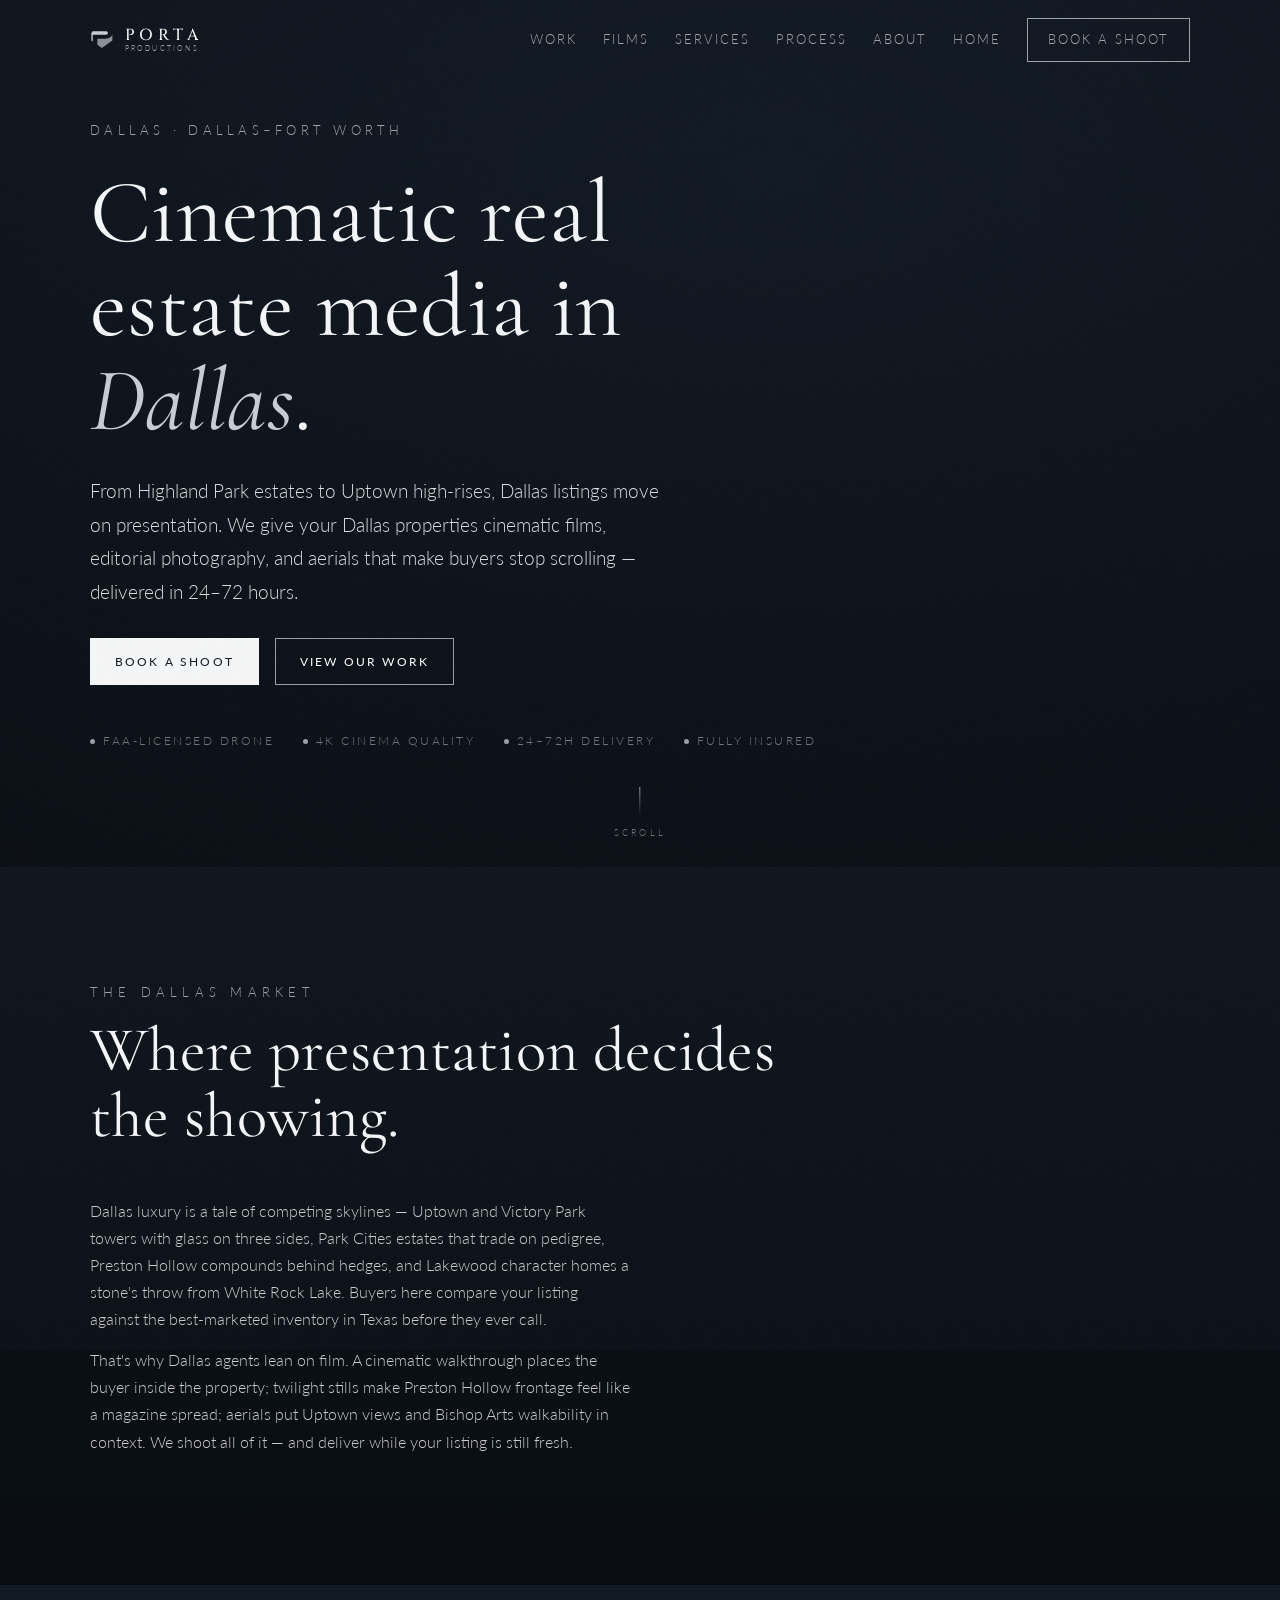
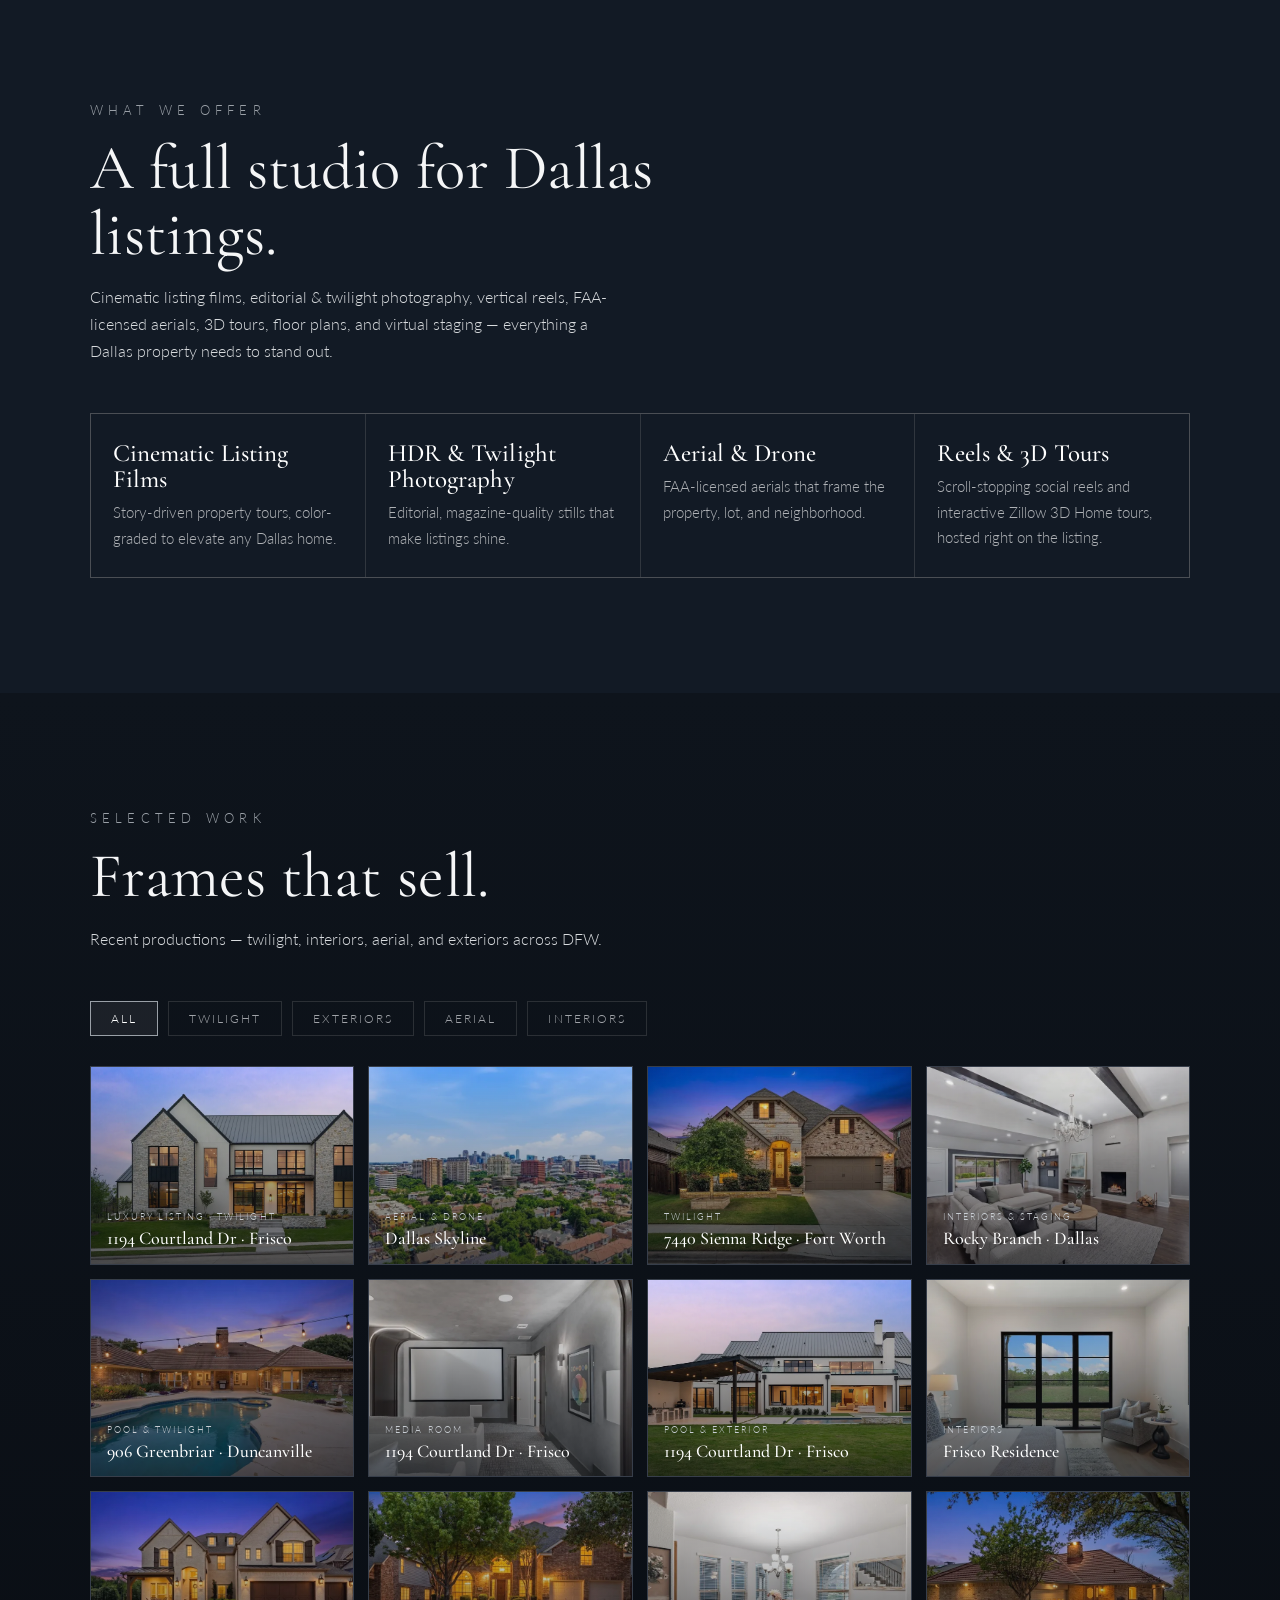
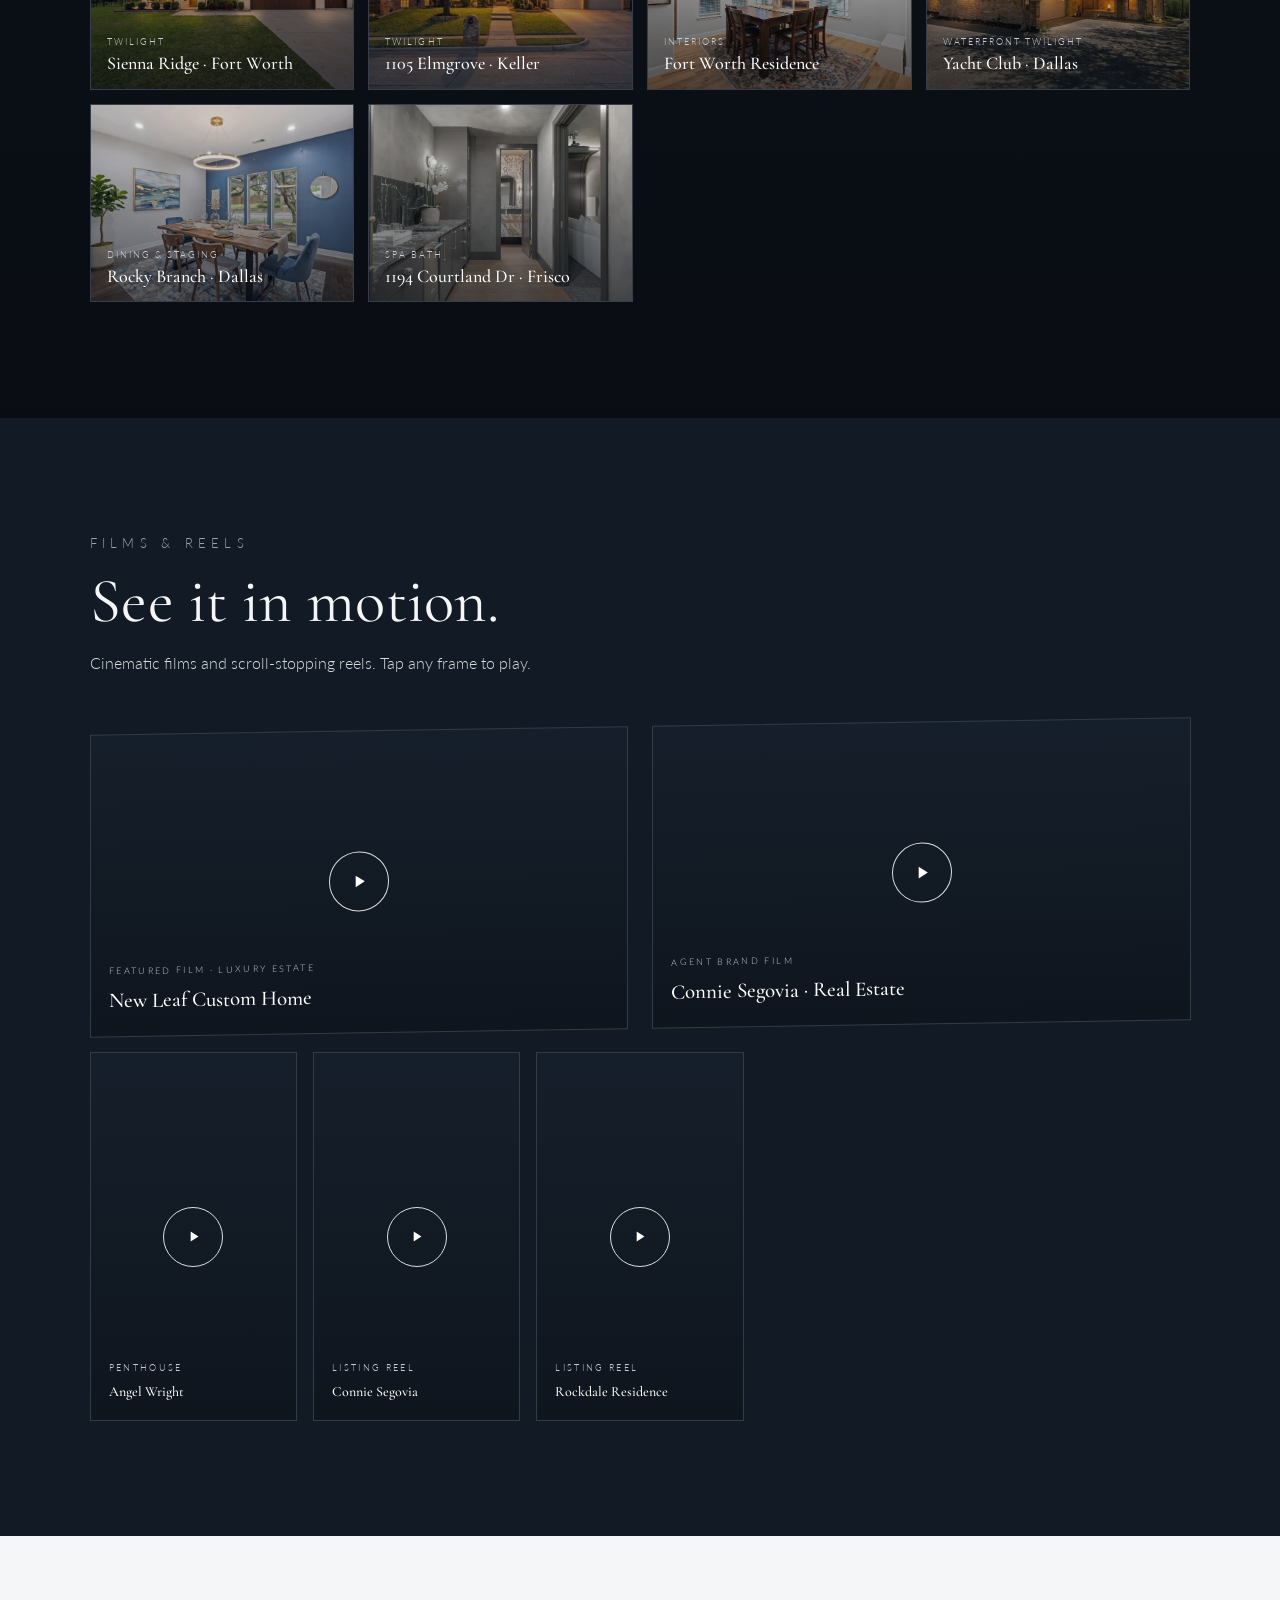
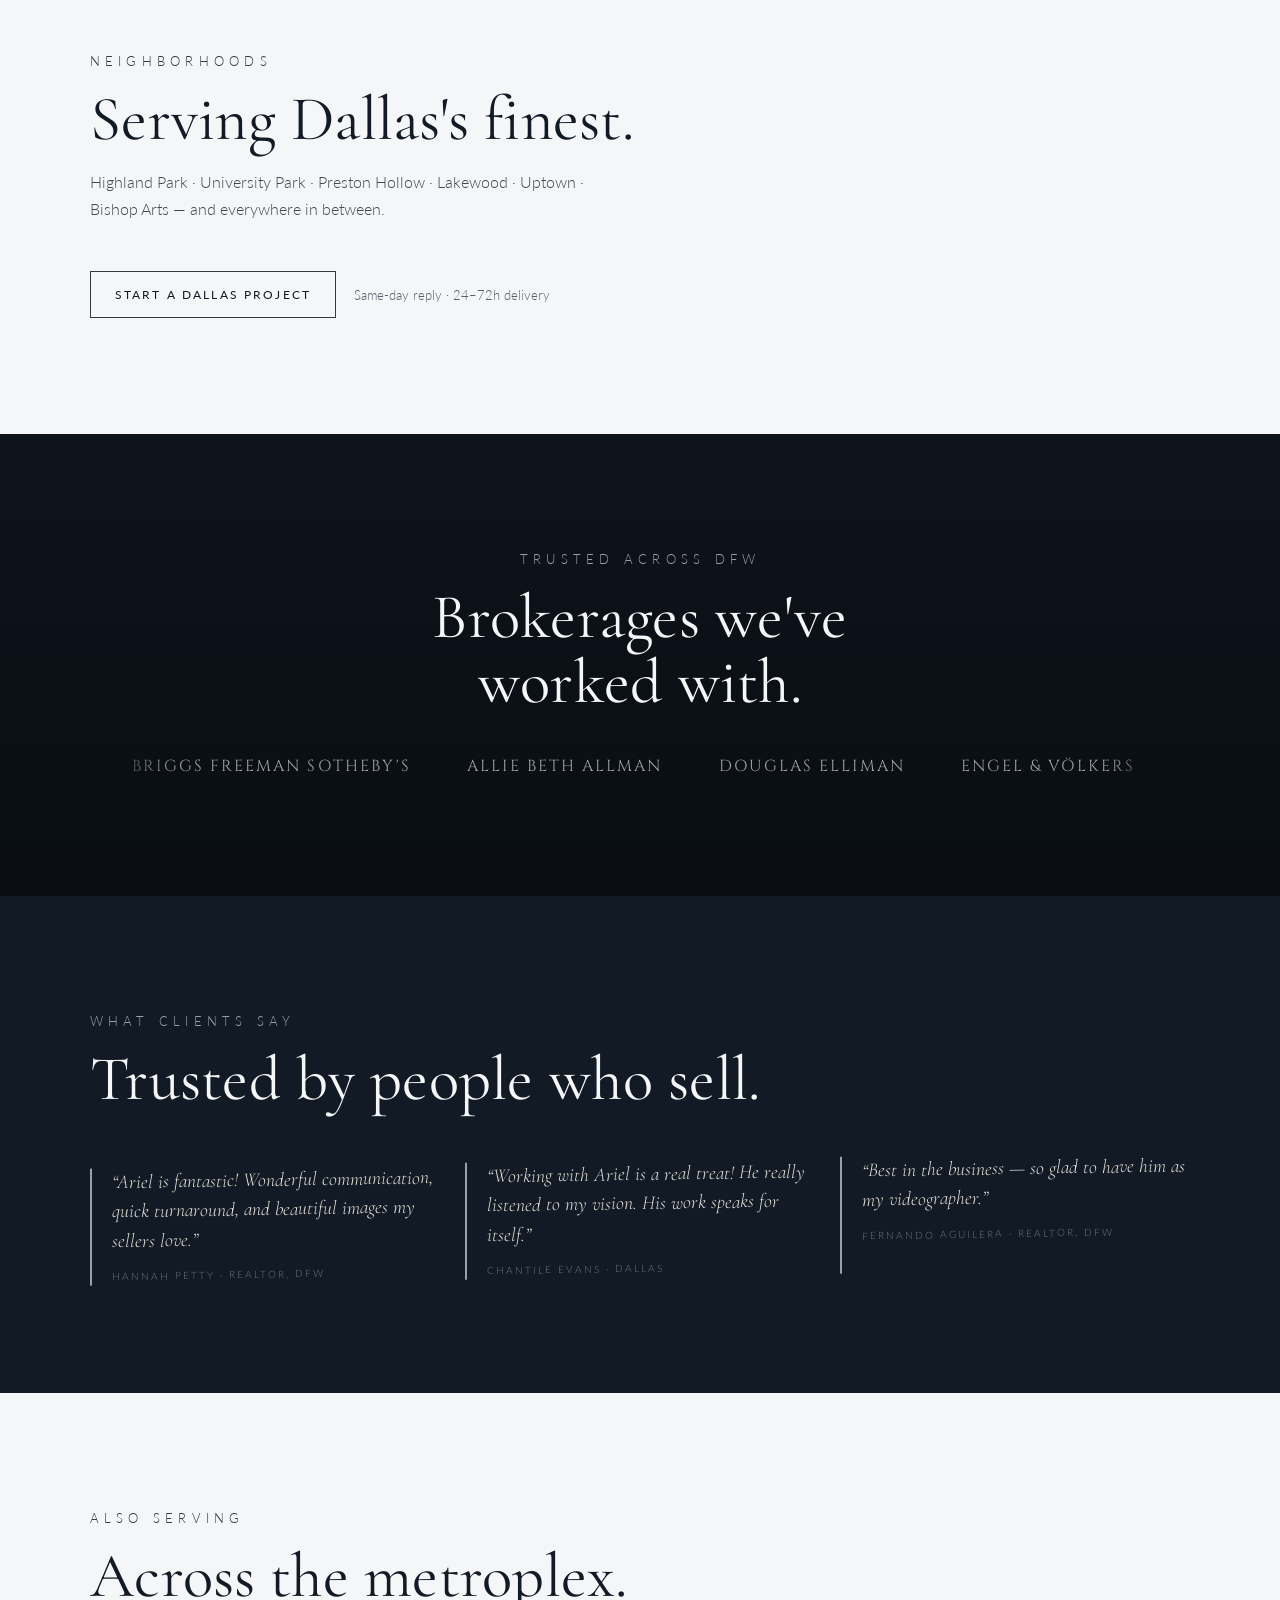
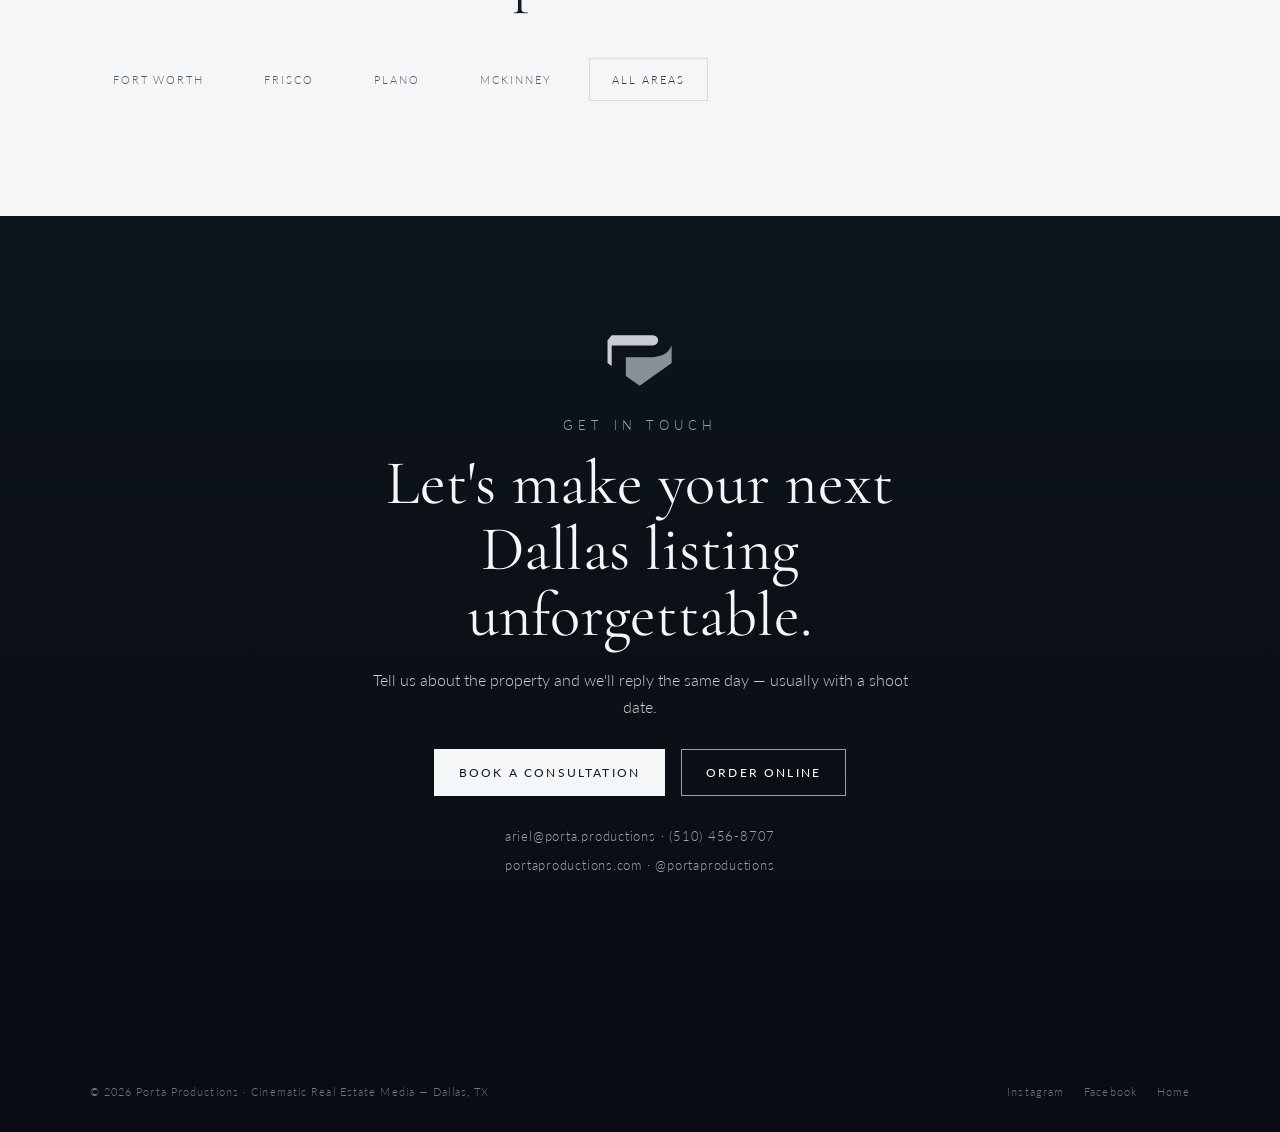
==== dallas/index.html @ 0a4fbf56 "Motion v3: reveal watchdog + faster reveals, CLS dimensions, badge contrast, reels row, CSP object-s" ====
<!DOCTYPE html>
<html lang="en">
<head>
<meta charset="utf-8">
<meta name="viewport" content="width=device-width, initial-scale=1.0, viewport-fit=cover">
<title>Real Estate Media in Dallas | Porta Productions</title>
<meta name="description" content="Cinematic real estate &amp; brand media in Dallas, TX — listing films, HDR &amp; aerial photography, reels and 3D tours. 24–72 hour delivery from Porta Productions.">
<meta name="theme-color" content="#121A25">
<!-- Google Analytics 4 — replace G-XXXXXXXXXX with your Measurement ID. Loads only once a real ID is set. -->
<script>
  window.GA_ID='G-XXXXXXXXXX';
  window.dataLayer=window.dataLayer||[];function gtag(){dataLayer.push(arguments);}
  if(!/XXXXXXXX/.test(window.GA_ID)){
    var gs=document.createElement('script');gs.async=true;gs.src='https://www.googletagmanager.com/gtag/js?id='+window.GA_ID;document.head.appendChild(gs);
    gtag('js',new Date());gtag('config',window.GA_ID);
  }
  window.track=function(name,params){try{if(!/XXXXXXXX/.test(window.GA_ID))gtag('event',name,params||{});}catch(e){}};
</script>
<link rel="canonical" href="https://portaproductions.com/dallas/">
<meta property="og:type" content="website">
<meta property="og:url" content="https://portaproductions.com/dallas/">
<meta property="og:site_name" content="Porta Productions">
<meta property="og:title" content="Real Estate Media in Dallas | Porta Productions">
<meta property="og:description" content="Cinematic real estate &amp; brand media in Dallas, TX — listing films, HDR &amp; aerial photography, reels and 3D tours. 24–72 hour delivery from Porta Productions.">
<meta property="og:image" content="https://portaproductions.com/assets/og-dallas.jpg">
<meta name="twitter:card" content="summary_large_image">
<meta name="twitter:title" content="Real Estate Media in Dallas | Porta Productions">
<meta name="twitter:description" content="Cinematic real estate &amp; brand media in Dallas, TX — listing films, HDR &amp; aerial photography, reels and 3D tours. 24–72 hour delivery from Porta Productions.">
<meta name="twitter:image" content="https://portaproductions.com/assets/og-dallas.jpg">
<link rel="preconnect" href="https://fonts.googleapis.com"><link rel="preconnect" href="https://fonts.gstatic.com" crossorigin>
<link href="https://fonts.googleapis.com/css2?family=Cinzel:wght@400;500&family=Cormorant+Garamond:ital,wght@0,400;0,500;1,400&family=Lato:wght@300;400&display=swap" rel="stylesheet">
<style>
  :root{
    --navy:#121A25;--navy-2:#0E141C;--navy-3:#090D13;
    --steel:#414851;--silver:#71767C;--platinum:#A0A3A8;
    --paper:#F5F6F7;--paper-2:#E7E9EC;--accent:#9AA0A7;--hi:#C8CDD3;
    --line:rgba(244,240,233,.13);--line-d:rgba(27,26,23,.12);
    --caps:"Cinzel",serif;--serif:"Cormorant Garamond",serif;--sans:"Lato",sans-serif;
    --pad:clamp(22px,7vw,120px);
  }
  *{margin:0;padding:0;box-sizing:border-box;}
  html{scroll-behavior:smooth;}
  body{background:var(--navy);color:var(--paper);font-family:var(--sans);font-weight:300;line-height:1.75;-webkit-font-smoothing:antialiased;overflow-x:hidden;}
  a{color:inherit;text-decoration:none;}
  img{max-width:100%;display:block;}
  section{padding:clamp(70px,9vw,130px) var(--pad);position:relative;}
  .paper{background:var(--paper);color:var(--navy);--steel:#333A44;--silver:#566069;--platinum:#566069;}
  .darker{background:linear-gradient(180deg,var(--navy-2),var(--navy-3));}

  h1,h2,h3,h4{font-family:var(--serif);font-weight:400;line-height:1.05;letter-spacing:.004em;}
  h1{font-size:clamp(46px,7vw,98px);}
  h2{font-size:clamp(34px,4.9vw,66px);}
  h3{font-size:clamp(21px,1.95vw,26px);font-weight:500;}
  .kicker{font-family:var(--sans);font-weight:300;letter-spacing:.42em;text-transform:uppercase;font-size:12.5px;color:var(--accent);}
  .paper .kicker{color:var(--steel);}
  p{font-size:clamp(15.5px,1.2vw,18px);color:#C9CBCE;max-width:60ch;}
  .paper p{color:var(--steel);}
  em{font-style:italic;color:var(--hi);}.paper em{color:var(--steel);}
  .rule{width:62px;height:1px;background:var(--accent);margin:22px 0;}
  .paper .rule{background:var(--steel);}
  .sec-head{max-width:760px;margin-bottom:48px;}
  .sec-head h2{margin-top:14px;}
  .sec-head p{margin-top:16px;}

  /* nav */
  header{position:fixed;top:0;left:0;right:0;z-index:80;display:flex;justify-content:space-between;align-items:center;
    padding:18px var(--pad);transition:background .4s,padding .4s,border-color .4s;border-bottom:1px solid transparent;}
  header.scrolled{background:rgba(14,20,28,.86);backdrop-filter:blur(12px);border-bottom:1px solid var(--line);padding:12px var(--pad);}
  .brand{display:flex;align-items:center;gap:11px;}
  .brand .wm{font-family:var(--caps);font-weight:500;letter-spacing:.3em;font-size:16px;color:#fff;display:inline-flex;flex-direction:column;line-height:1;}
  .brand .subwm{font-family:var(--sans);font-weight:300;letter-spacing:.34em;text-transform:uppercase;font-size:6.5px;color:var(--platinum);margin-top:3px;font-style:normal;}
  nav.links{display:flex;align-items:center;gap:26px;}
  nav.links a{font-family:var(--sans);font-weight:300;letter-spacing:.16em;text-transform:uppercase;font-size:12.5px;color:var(--platinum);transition:color .3s;}
  nav.links a:hover{color:#fff;}
  .btn{font-family:var(--sans);font-weight:400;letter-spacing:.18em;text-transform:uppercase;font-size:12px;padding:12px 24px;border:1px solid var(--accent);color:#fff;transition:.3s;cursor:pointer;display:inline-block;background:none;}
  .btn:hover{background:var(--accent);color:var(--navy);}
  .btn.solid{background:var(--paper);color:var(--navy);border-color:var(--paper);}
  .btn.solid:hover{background:var(--hi);border-color:var(--hi);}
  .navbtn{padding:10px 20px;}
  .burger{display:none;flex-direction:column;gap:5px;cursor:pointer;background:none;border:0;padding:6px;}
  .burger span{width:24px;height:1.5px;background:#fff;display:block;}
  @media(max-width:1080px){
    nav.links{position:fixed;inset:0;background:rgba(9,13,19,.97);flex-direction:column;justify-content:center;gap:26px;transform:translateX(100%);transition:transform .45s cubic-bezier(.6,0,.2,1);}
    nav.links.open{transform:none;}
    nav.links a{font-size:15px;}
    .burger{display:flex;z-index:81;}
  }

  /* hero */
  #hero{min-height:100vh;display:flex;flex-direction:column;justify-content:center;padding-top:120px;overflow:hidden;}
  #hero video,#hero .herobg{position:absolute;inset:0;width:100%;height:100%;object-fit:cover;z-index:-2;}
  #hero .herobg{background:radial-gradient(120% 100% at 60% 20%,#1C2737,var(--navy) 55%,var(--navy-3));z-index:-2;}
  #hero::after{content:"";position:absolute;inset:0;background:linear-gradient(180deg,rgba(9,13,19,.55),rgba(9,13,19,.78));z-index:-1;}
  #hero .badge{font-size:12.5px;letter-spacing:.34em;text-transform:uppercase;color:var(--platinum);margin-bottom:24px;}
  #hero h1{max-width:16ch;}
  #hero h1 em{color:var(--hi);}
  #hero .sub{margin:26px 0 30px;font-size:clamp(17px,1.5vw,21px);color:#D9DBDE;max-width:52ch;}
  #hero .cta{display:flex;gap:16px;flex-wrap:wrap;}
  #hero .trust{display:flex;gap:28px;flex-wrap:wrap;margin-top:46px;font-size:11.5px;letter-spacing:.22em;text-transform:uppercase;color:var(--silver);}
  #hero .trust span{display:flex;align-items:center;gap:8px;}
  #hero .trust span::before{content:"";width:5px;height:5px;background:var(--accent);border-radius:50%;}

  /* services */
  .svc-group{margin-bottom:40px;}
  .svc-group .gl{font-family:var(--sans);font-weight:300;letter-spacing:.3em;text-transform:uppercase;font-size:11px;color:var(--accent);margin-bottom:18px;}
  .svc-grid{display:grid;grid-template-columns:repeat(4,1fr);gap:1px;background:var(--line);border:1px solid var(--line);}
  .svc{background:var(--navy);padding:26px 22px;transition:background .35s;}
  .svc:hover{background:#16202C;}
  .svc h3{color:#fff;margin-bottom:8px;}
  .svc p{font-size:14.5px;color:#AEB1B5;}
  @media(max-width:980px){.svc-grid{grid-template-columns:1fr 1fr;}}
  @media(max-width:560px){.svc-grid{grid-template-columns:1fr;}}

  /* video facades */
  .films{display:grid;grid-template-columns:1fr 1fr;gap:24px;}
  @media(max-width:860px){.films{grid-template-columns:1fr;}}
  .reels{display:grid;grid-template-columns:repeat(5,1fr);gap:16px;margin-top:24px;}
  @media(max-width:980px){.reels{grid-template-columns:repeat(2,1fr);}}
  .ytlite{position:relative;cursor:pointer;background-size:cover;background-position:center;overflow:hidden;border:1px solid var(--line);transition:transform .5s,box-shadow .5s;background-color:#16202C;}
  .ytlite:hover{transform:translateY(-4px);box-shadow:0 30px 60px -30px rgba(0,0,0,.7);}
  .ytlite.r169{aspect-ratio:16/9;}.ytlite.r916{aspect-ratio:9/16;}
  .ytlite::after{content:"";position:absolute;inset:0;background:linear-gradient(180deg,rgba(10,14,20,.05),rgba(10,14,20,.6));transition:.4s;}
  .ytlite:hover::after{background:linear-gradient(180deg,rgba(10,14,20,0),rgba(10,14,20,.5));}
  .ytlite .play{position:absolute;top:50%;left:50%;transform:translate(-50%,-50%);width:60px;height:60px;border-radius:50%;border:1.5px solid rgba(255,255,255,.85);display:flex;align-items:center;justify-content:center;z-index:2;transition:.4s;}
  .ytlite:hover .play{background:rgba(255,255,255,.14);transform:translate(-50%,-50%) scale(1.08);}
  .ytlite .cap{position:absolute;left:0;right:0;bottom:0;padding:16px 18px;z-index:2;}
  .ytlite .cap .s{font-size:9px;letter-spacing:.26em;text-transform:uppercase;color:var(--hi);margin-bottom:4px;}
  .ytlite .cap .t{font-family:var(--serif);font-weight:500;font-size:21px;color:#fff;}
  .ytlite iframe{position:absolute;inset:0;width:100%;height:100%;border:0;z-index:5;}

  /* gallery */
  .filterbar{display:flex;gap:10px;flex-wrap:wrap;margin-bottom:30px;}
  .filterbar button{background:none;border:1px solid var(--line);color:var(--platinum);padding:10px 20px;font-family:var(--sans);font-weight:300;letter-spacing:.18em;text-transform:uppercase;font-size:11.5px;cursor:pointer;transition:.3s;}
  .filterbar button.active,.filterbar button:hover{border-color:var(--accent);color:#fff;background:rgba(154,160,167,.1);}
  .gal{display:grid;grid-template-columns:repeat(4,1fr);gap:14px;}
  @media(max-width:980px){.gal{grid-template-columns:repeat(2,1fr);}}
  @media(max-width:520px){.gal{grid-template-columns:1fr;}}
  .tile{position:relative;aspect-ratio:4/3;overflow:hidden;background:#16202C;border:1px solid var(--line);}
  .tile img{width:100%;height:100%;object-fit:cover;transition:transform .8s cubic-bezier(.2,.7,.2,1),opacity .6s;opacity:0;}
  .tile img.loaded{opacity:1;}
  .tile:hover img{transform:scale(1.07);}
  .tile::after{content:"";position:absolute;inset:0;background:linear-gradient(180deg,rgba(10,14,20,.02),rgba(10,14,20,.62));pointer-events:none;}
  .tile .meta{position:absolute;left:0;right:0;bottom:0;padding:14px 16px;z-index:2;}
  .tile .meta .c{font-size:8.5px;letter-spacing:.24em;text-transform:uppercase;color:var(--hi);margin-bottom:3px;}
  .tile .meta .n{font-family:var(--serif);font-weight:500;font-size:18px;color:#fff;line-height:1.2;}
  .tile.hide{display:none;}
  .tile.feat{grid-column:span 2;grid-row:span 2;aspect-ratio:auto;}
  @media(max-width:520px){.tile.feat{grid-column:span 1;grid-row:span 1;aspect-ratio:4/3;}}

  /* process */
  .steps{display:grid;grid-template-columns:repeat(4,1fr);gap:0;}
  @media(max-width:860px){.steps{grid-template-columns:1fr 1fr;}}
  .step{padding:26px 22px 30px;border-top:1px solid var(--line-d);}
  .step .no{font-family:var(--caps);font-size:13px;color:var(--accent);}
  .step h3{color:var(--navy);margin:8px 0;}
  .step p{font-size:14.5px;color:var(--steel);}
  .step .tag{font-size:9px;letter-spacing:.24em;text-transform:uppercase;color:var(--silver);margin-top:12px;}

  /* why */
  .why-grid{display:grid;grid-template-columns:repeat(3,1fr);gap:1px;background:var(--line);border:1px solid var(--line);}
  @media(max-width:860px){.why-grid{grid-template-columns:1fr;}}
  .why{background:var(--navy-2);padding:30px 26px;}
  .why h3{color:#fff;margin-bottom:8px;}
  .why p{font-size:14.5px;color:#AEB1B5;}

  /* about + stats */
  .about-wrap{display:grid;grid-template-columns:1.1fr .9fr;gap:60px;align-items:center;}
  @media(max-width:900px){.about-wrap{grid-template-columns:1fr;gap:36px;}}
  .stats{display:grid;grid-template-columns:1fr 1fr;gap:1px;background:var(--line-d);border:1px solid var(--line-d);}
  .stat{background:var(--paper);padding:28px 24px;}
  .stat .num{font-family:var(--serif);font-size:clamp(34px,4vw,52px);color:var(--navy);line-height:1;}
  .stat .lab{font-size:10px;letter-spacing:.24em;text-transform:uppercase;color:var(--silver);margin-top:8px;}

  /* reviews */
  .rev-grid{display:grid;grid-template-columns:repeat(3,1fr);gap:24px;}
  @media(max-width:860px){.rev-grid{grid-template-columns:1fr;}}
  .quote{border-left:2px solid var(--accent);padding-left:20px;}
  .quote p{font-family:var(--serif);font-size:19.5px;font-style:italic;color:#E4E0D8;line-height:1.5;}
  .quote .by{font-size:10px;letter-spacing:.2em;text-transform:uppercase;color:var(--silver);margin-top:12px;}

  /* marquee */
  .marquee{overflow:hidden;-webkit-mask-image:linear-gradient(90deg,transparent,#000 8%,#000 92%,transparent);mask-image:linear-gradient(90deg,transparent,#000 8%,#000 92%,transparent);}
  .track{display:flex;gap:56px;width:max-content;animation:scrollx 40s linear infinite;}
  .track span{font-family:var(--caps);letter-spacing:.13em;font-size:16px;color:var(--platinum);white-space:nowrap;}
  @keyframes scrollx{from{transform:translateX(0);}to{transform:translateX(-50%);}}

  /* faq */
  .faq{max-width:840px;}
  .qa{border-bottom:1px solid var(--line-d);}
  .qa button{width:100%;text-align:left;background:none;border:0;cursor:pointer;padding:20px 0;display:flex;justify-content:space-between;align-items:center;gap:20px;font-family:var(--serif);font-size:19px;color:var(--navy);}
  .qa .ans{max-height:0;overflow:hidden;transition:max-height .4s ease;}
  .qa .ans p{padding-bottom:20px;font-size:14px;}
  .qa .pm{font-family:var(--sans);font-weight:300;color:var(--accent);font-size:22px;transition:transform .3s;}
  .qa.open .pm{transform:rotate(45deg);}

  /* areas */
  .areas{display:flex;flex-wrap:wrap;gap:14px;margin-top:8px;}
  .areas a{border:1px solid var(--line);padding:11px 22px;font-size:11px;letter-spacing:.18em;text-transform:uppercase;color:var(--platinum);transition:.3s;}
  .areas a:hover{border-color:var(--accent);color:#fff;}

  /* contact */
  .contact-wrap{display:grid;grid-template-columns:1fr 1.1fr;gap:60px;align-items:start;}
  @media(max-width:900px){.contact-wrap{grid-template-columns:1fr;gap:40px;}}
  .contact-info .line{display:flex;flex-direction:column;gap:3px;margin-bottom:22px;}
  .contact-info .l{font-size:10px;letter-spacing:.26em;text-transform:uppercase;color:var(--accent);}
  .contact-info .v{font-family:var(--serif);font-size:21px;color:#fff;}
  form{display:grid;grid-template-columns:1fr 1fr;gap:16px;}
  form .full{grid-column:1/-1;}
  form input,form select,form textarea{width:100%;background:rgba(255,255,255,.03);border:1px solid var(--line);color:#fff;padding:13px 14px;font-family:var(--sans);font-weight:300;font-size:14px;}
  form input::placeholder,form textarea::placeholder{color:var(--silver);}
  form select{color:var(--platinum);}
  form textarea{min-height:110px;resize:vertical;}
  form .full .btn{width:auto;}

  /* footer */
  footer{background:var(--navy-3);padding:64px var(--pad) 30px;}
  .foot-grid{display:grid;grid-template-columns:1.4fr 1fr 1fr 1fr;gap:40px;border-bottom:1px solid var(--line);padding-bottom:40px;}
  @media(max-width:860px){.foot-grid{grid-template-columns:1fr 1fr;gap:30px;}}
  .foot-grid h5{font-family:var(--sans);font-weight:300;letter-spacing:.24em;text-transform:uppercase;font-size:10px;color:var(--accent);margin-bottom:16px;}
  .foot-grid a{display:block;font-size:13px;color:var(--platinum);margin-bottom:9px;transition:.3s;}
  .foot-grid a:hover{color:#fff;}
  .foot-grid .blurb{font-size:13px;color:var(--silver);max-width:34ch;margin-top:14px;}
  .foot-bottom{display:flex;justify-content:space-between;align-items:center;padding-top:24px;font-size:11px;letter-spacing:.1em;color:var(--silver);flex-wrap:wrap;gap:12px;}

  /* logo wall */
  .logowall{display:grid;grid-template-columns:repeat(6,1fr);gap:1px;background:var(--line-d);border:1px solid var(--line-d);max-width:1120px;margin:0 auto;}
  @media(max-width:900px){.logowall{grid-template-columns:repeat(3,1fr);}}
  @media(max-width:520px){.logowall{grid-template-columns:repeat(2,1fr);}}
  .lw{background:var(--paper);aspect-ratio:5/3;display:flex;align-items:center;justify-content:center;padding:16px;position:relative;}
  .lw span{position:absolute;inset:0;display:flex;align-items:center;justify-content:center;text-align:center;font-family:var(--caps);font-weight:500;font-size:13px;letter-spacing:.05em;color:#3F4853;padding:0 12px;line-height:1.25;transition:.3s;}
  .lw:hover span{color:var(--navy);}
  .lw img{max-height:40px;max-width:78%;object-fit:contain;filter:grayscale(1) brightness(.35);opacity:.82;transition:.35s;}
  .lw:hover img{filter:grayscale(1) brightness(.12);opacity:1;}
  /* instagram */
  .ig{display:grid;grid-template-columns:repeat(6,1fr);gap:10px;}
  @media(max-width:900px){.ig{grid-template-columns:repeat(3,1fr);}}
  .igt{aspect-ratio:1;overflow:hidden;position:relative;border:1px solid var(--line);display:block;background:#16202C;}
  .igt img{width:100%;height:100%;object-fit:cover;transition:transform .6s,opacity .4s;opacity:.9;}
  .igt:hover img{transform:scale(1.07);opacity:1;}
  .igt .ico{position:absolute;top:10px;right:10px;width:18px;height:18px;border:1.5px solid rgba(255,255,255,.7);border-radius:5px;z-index:2;}
  .reveal{opacity:0;transform:translateY(28px);transition:opacity .5s cubic-bezier(.2,.7,.2,1),transform .5s cubic-bezier(.2,.7,.2,1);}
  .reveal.in{opacity:1;transform:none;}
  .d1{transition-delay:.07s;}.d2{transition-delay:.15s;}.d3{transition-delay:.23s;}.d4{transition-delay:.31s;}.d5{transition-delay:.39s;}.d6{transition-delay:.47s;}
  .toplink{position:fixed;bottom:22px;right:22px;z-index:70;width:44px;height:44px;border:1px solid var(--accent);border-radius:50%;display:flex;align-items:center;justify-content:center;background:rgba(14,20,28,.8);backdrop-filter:blur(6px);opacity:0;pointer-events:none;transition:.4s;color:#fff;}
  .toplink.show{opacity:1;pointer-events:auto;}
</style>
<script type="application/ld+json">
{
 "@context": "https://schema.org",
 "@type": "Service",
 "serviceType": "Real estate photography and videography",
 "name": "Real Estate Video & Photography in Dallas, TX",
 "url": "https://portaproductions.com/dallas/",
 "areaServed": {
  "@type": "City",
  "name": "Dallas",
  "address": {
   "@type": "PostalAddress",
   "addressRegion": "TX",
   "addressCountry": "US"
  }
 },
 "provider": {
  "@type": [
   "LocalBusiness",
   "ProfessionalService"
  ],
      "@id": "https://portaproductions.com/#business",
  "name": "Porta Productions",
  "url": "https://portaproductions.com/",
  "telephone": "+1-510-456-8707",
  "email": "ariel@porta.productions",
  "image": "https://portaproductions.com/assets/og-dallas.jpg"
 }
}
</script>
<script type="application/ld+json">
{
 "@context": "https://schema.org",
 "@type": "BreadcrumbList",
 "itemListElement": [
  {
   "@type": "ListItem",
   "position": 1,
   "name": "Home",
   "item": "https://portaproductions.com/"
  },
  {
   "@type": "ListItem",
   "position": 2,
   "name": "Dallas",
   "item": "https://portaproductions.com/dallas/"
  }
 ]
}
</script>
<link rel="stylesheet" href="/assets/motion.css?v=3">
</head>
<body id="top">
<header id="header">
  <a class="brand" href="../index.html"><svg width="24" height="19" viewBox="219 116 62 50" fill="none"><path fill="#C8CDD3" d="M222.0 143.5 L225.6 146.1 L225.6 128.6 L259.6 128.6 C261.5 128.6 263.0 128.2 264.0 127.4 C265.0 126.5 265.6 125.4 265.6 124.1 C265.6 122.7 265.0 121.6 264.0 120.8 C263.0 120.0 261.5 119.6 259.6 119.6 L225.6 119.6 L222.0 124.1 Z"/><path fill="#8A9098" d="M272.7 134.7 C271.1 135.9 269.0 136.9 266.6 137.6 C264.2 138.3 261.5 138.7 258.4 138.7 L237.8 138.7 L237.8 154.7 L249.7 163.2 L277.3 143.5 L277.3 128.1 C277.1 128.8 276.9 129.5 276.5 130.1 C275.7 131.9 274.4 133.4 272.7 134.7 Z"/></svg><span class="wm">PORTA<i class="subwm">Productions</i></span></a>
  <nav class="links" id="navlinks">
    <a href="#gallery">Work</a><a href="#work">Films</a><a href="../index.html#services">Services</a>
    <a href="../index.html#process">Process</a><a href="../index.html#about">About</a><a href="../index.html">Home</a>
    <a class="btn navbtn" href="#contact">Book a Shoot</a>
  </nav>
  <button class="burger" id="burger" aria-label="Menu"><span></span><span></span><span></span></button>
</header>

<section id="hero" style="min-height:88vh;">
  <div class="herobg"></div>
  <div class="reveal in">
    <div class="badge">Dallas · Dallas–Fort Worth</div>
    <h1>Cinematic real estate media in <em>Dallas</em>.</h1>
    <p class="sub">From Highland Park estates to Uptown high-rises, Dallas listings move on presentation. We give your Dallas properties cinematic films, editorial photography, and aerials that make buyers stop scrolling — delivered in 24–72 hours.</p>
    <div class="cta"><a class="btn solid" href="#contact">Book a Shoot</a><a class="btn" href="#gallery">View Our Work</a></div>
    <div class="trust"><span>FAA-Licensed Drone</span><span>4K Cinema Quality</span><span>24–72h Delivery</span><span>Fully Insured</span></div>
  </div>
</section>

<section class="darker">
  <div class="sec-head reveal"><div class="kicker">The Dallas Market</div><h2>Where presentation decides the showing.</h2></div>
  <p class="reveal d1" style="margin-bottom:14px;">Dallas luxury is a tale of competing skylines — Uptown and Victory Park towers with glass on three sides, Park Cities estates that trade on pedigree, Preston Hollow compounds behind hedges, and Lakewood character homes a stone's throw from White Rock Lake. Buyers here compare your listing against the best-marketed inventory in Texas before they ever call.</p>
  <p class="reveal d2" style="margin-bottom:14px;">That's why Dallas agents lean on film. A cinematic walkthrough places the buyer inside the property; twilight stills make Preston Hollow frontage feel like a magazine spread; aerials put Uptown views and Bishop Arts walkability in context. We shoot all of it — and deliver while your listing is still fresh.</p>
</section>

<section>
  <div class="sec-head reveal"><div class="kicker">What We Offer</div><h2>A full studio for Dallas listings.</h2><p>Cinematic listing films, editorial &amp; twilight photography, vertical reels, FAA-licensed aerials, 3D tours, floor plans, and virtual staging — everything a Dallas property needs to stand out.</p></div>
  <div class="svc-grid">
    <div class="svc"><h3>Cinematic Listing Films</h3><p>Story-driven property tours, color-graded to elevate any Dallas home.</p></div>
    <div class="svc"><h3>HDR &amp; Twilight Photography</h3><p>Editorial, magazine-quality stills that make listings shine.</p></div>
    <div class="svc"><h3>Aerial &amp; Drone</h3><p>FAA-licensed aerials that frame the property, lot, and neighborhood.</p></div>
    <div class="svc"><h3>Reels &amp; 3D Tours</h3><p>Scroll-stopping social reels and interactive Zillow 3D Home tours, hosted right on the listing.</p></div>
  </div>
</section>

<section id="gallery" class="darker">
  <div class="sec-head reveal"><div class="kicker">Selected Work</div><h2>Frames that sell.</h2><p>Recent productions — twilight, interiors, aerial, and exteriors across DFW.</p></div>
  <div class="filterbar reveal d1">
    <button class="active" data-filter="all">All</button><button data-filter="twilight">Twilight</button><button data-filter="exteriors">Exteriors</button><button data-filter="aerial">Aerial</button><button data-filter="interiors">Interiors</button>
  </div>
  <div class="gal reveal d1">
    <a class="tile" data-cat="twilight" href="#contact"><picture><source type="image/webp" srcset="/assets/work-1-800.webp 800w, /assets/work-1.webp 1400w" sizes="(max-width:520px) 100vw, (max-width:980px) 50vw, 25vw"><img loading="lazy" onload="this.classList.add('loaded')" src="/assets/work-1.jpg" alt="1194 Courtland Dr · Frisco" width="1400" height="1228"></picture><div class="meta"><div class="c">Luxury Listing · Twilight</div><div class="n">1194 Courtland Dr · Frisco</div></div></a>
    <a class="tile" data-cat="aerial" href="#contact"><picture><source type="image/webp" srcset="/assets/work-2-800.webp 800w, /assets/work-2.webp 1400w" sizes="(max-width:520px) 100vw, (max-width:980px) 50vw, 25vw"><img loading="lazy" onload="this.classList.add('loaded')" src="/assets/work-2.jpg" alt="Dallas Skyline" width="1300" height="731"></picture><div class="meta"><div class="c">Aerial &amp; Drone</div><div class="n">Dallas Skyline</div></div></a>
    <a class="tile" data-cat="twilight" href="#contact"><picture><source type="image/webp" srcset="/assets/work-3-800.webp 800w, /assets/work-3.webp 1400w" sizes="(max-width:520px) 100vw, (max-width:980px) 50vw, 25vw"><img loading="lazy" onload="this.classList.add('loaded')" src="/assets/work-3.jpg" alt="7440 Sienna Ridge · Fort Worth" width="1100" height="733"></picture><div class="meta"><div class="c">Twilight</div><div class="n">7440 Sienna Ridge · Fort Worth</div></div></a>
    <a class="tile" data-cat="interiors" href="#contact"><picture><source type="image/webp" srcset="/assets/work-4-800.webp 800w, /assets/work-4.webp 1400w" sizes="(max-width:520px) 100vw, (max-width:980px) 50vw, 25vw"><img loading="lazy" onload="this.classList.add('loaded')" src="/assets/work-4.jpg" alt="Rocky Branch · Dallas" width="1100" height="738"></picture><div class="meta"><div class="c">Interiors &amp; Staging</div><div class="n">Rocky Branch · Dallas</div></div></a>
    <a class="tile" data-cat="twilight" href="#contact"><picture><source type="image/webp" srcset="/assets/work-5-800.webp 800w, /assets/work-5.webp 1400w" sizes="(max-width:520px) 100vw, (max-width:980px) 50vw, 25vw"><img loading="lazy" onload="this.classList.add('loaded')" src="/assets/work-5.jpg" alt="906 Greenbriar · Duncanville" width="1100" height="738"></picture><div class="meta"><div class="c">Pool &amp; Twilight</div><div class="n">906 Greenbriar · Duncanville</div></div></a>
    <a class="tile" data-cat="interiors" href="#contact"><picture><source type="image/webp" srcset="/assets/work-6-800.webp 800w, /assets/work-6.webp 1400w" sizes="(max-width:520px) 100vw, (max-width:980px) 50vw, 25vw"><img loading="lazy" onload="this.classList.add('loaded')" src="/assets/work-6.jpg" alt="1194 Courtland Dr · Frisco" width="1300" height="867"></picture><div class="meta"><div class="c">Media Room</div><div class="n">1194 Courtland Dr · Frisco</div></div></a>
    <a class="tile" data-cat="exteriors" href="#contact"><picture><source type="image/webp" srcset="/assets/work-7-800.webp 800w, /assets/work-7.webp 1400w" sizes="(max-width:520px) 100vw, (max-width:980px) 50vw, 25vw"><img loading="lazy" onload="this.classList.add('loaded')" src="/assets/work-7.jpg" alt="1194 Courtland Dr · Frisco" width="1300" height="1140"></picture><div class="meta"><div class="c">Pool &amp; Exterior</div><div class="n">1194 Courtland Dr · Frisco</div></div></a>
    <a class="tile" data-cat="interiors" href="#contact"><picture><source type="image/webp" srcset="/assets/work-8-800.webp 800w, /assets/work-8.webp 1400w" sizes="(max-width:520px) 100vw, (max-width:980px) 50vw, 25vw"><img loading="lazy" onload="this.classList.add('loaded')" src="/assets/work-8.jpg" alt="Frisco Residence" width="1100" height="733"></picture><div class="meta"><div class="c">Interiors</div><div class="n">Frisco Residence</div></div></a>
    <a class="tile" data-cat="twilight" href="#contact"><picture><source type="image/webp" srcset="/assets/work-9-800.webp 800w, /assets/work-9.webp 1400w" sizes="(max-width:520px) 100vw, (max-width:980px) 50vw, 25vw"><img loading="lazy" onload="this.classList.add('loaded')" src="/assets/work-9.jpg" alt="Sienna Ridge · Fort Worth" width="1300" height="872"></picture><div class="meta"><div class="c">Twilight</div><div class="n">Sienna Ridge · Fort Worth</div></div></a>
    <a class="tile" data-cat="twilight" href="#contact"><picture><source type="image/webp" srcset="/assets/work-10-800.webp 800w, /assets/work-10.webp 1400w" sizes="(max-width:520px) 100vw, (max-width:980px) 50vw, 25vw"><img loading="lazy" onload="this.classList.add('loaded')" src="/assets/work-10.jpg" alt="1105 Elmgrove · Keller" width="1300" height="872"></picture><div class="meta"><div class="c">Twilight</div><div class="n">1105 Elmgrove · Keller</div></div></a>
    <a class="tile" data-cat="interiors" href="#contact"><picture><source type="image/webp" srcset="/assets/work-11-800.webp 800w, /assets/work-11.webp 1400w" sizes="(max-width:520px) 100vw, (max-width:980px) 50vw, 25vw"><img loading="lazy" onload="this.classList.add('loaded')" src="/assets/work-11.jpg" alt="Fort Worth Residence" width="1100" height="733"></picture><div class="meta"><div class="c">Interiors</div><div class="n">Fort Worth Residence</div></div></a>
    <a class="tile" data-cat="twilight" href="#contact"><picture><source type="image/webp" srcset="/assets/work-12-800.webp 800w, /assets/work-12.webp 1400w" sizes="(max-width:520px) 100vw, (max-width:980px) 50vw, 25vw"><img loading="lazy" onload="this.classList.add('loaded')" src="/assets/work-12.jpg" alt="Yacht Club · Dallas" width="1100" height="738"></picture><div class="meta"><div class="c">Waterfront Twilight</div><div class="n">Yacht Club · Dallas</div></div></a>
    <a class="tile" data-cat="interiors" href="#contact"><picture><source type="image/webp" srcset="/assets/work-13-800.webp 800w, /assets/work-13.webp 1400w" sizes="(max-width:520px) 100vw, (max-width:980px) 50vw, 25vw"><img loading="lazy" onload="this.classList.add('loaded')" src="/assets/work-13.jpg" alt="Rocky Branch · Dallas" width="1300" height="872"></picture><div class="meta"><div class="c">Dining &amp; Staging</div><div class="n">Rocky Branch · Dallas</div></div></a>
    <a class="tile" data-cat="interiors" href="#contact"><picture><source type="image/webp" srcset="/assets/work-14-800.webp 800w, /assets/work-14.webp 1400w" sizes="(max-width:520px) 100vw, (max-width:980px) 50vw, 25vw"><img loading="lazy" onload="this.classList.add('loaded')" src="/assets/work-14.jpg" alt="1194 Courtland Dr · Frisco" width="1100" height="733"></picture><div class="meta"><div class="c">Spa Bath</div><div class="n">1194 Courtland Dr · Frisco</div></div></a>
  </div>
</section>

<section id="work">
  <div class="sec-head reveal"><div class="kicker">Films &amp; Reels</div><h2>See it in motion.</h2><p>Cinematic films and scroll-stopping reels. Tap any frame to play.</p></div>
  <div class="films"><div class="ytlite r169 reveal" data-id="dPvpCMJWE8A" style="background-image:url('https://i.ytimg.com/vi/dPvpCMJWE8A/maxresdefault.jpg');"><div class="play"><svg width="20" height="20" viewBox="0 0 24 24" fill="#fff"><path d="M8 5v14l11-7z"/></svg></div><div class="cap"><div class="s">Featured Film · Luxury Estate</div><div class="t">New Leaf Custom Home</div></div></div><div class="ytlite r169 reveal d2" data-id="-PvukHfp5Hk" style="background-image:url('https://i.ytimg.com/vi/-PvukHfp5Hk/maxresdefault.jpg');"><div class="play"><svg width="20" height="20" viewBox="0 0 24 24" fill="#fff"><path d="M8 5v14l11-7z"/></svg></div><div class="cap"><div class="s">Agent Brand Film</div><div class="t">Connie Segovia · Real Estate</div></div></div></div>
  <div class="reels"><div class="ytlite r916 reveal" data-id="KijvNpvXkVo" style="background-image:url('https://i.ytimg.com/vi/KijvNpvXkVo/maxresdefault.jpg');"><div class="play"><svg width="17" height="17" viewBox="0 0 24 24" fill="#fff"><path d="M8 5v14l11-7z"/></svg></div><div class="cap"><div class="s">Penthouse</div><div class="t" style="font-size:14px;">Angel Wright</div></div></div><div class="ytlite r916 reveal" data-id="yJ6qJhpGeGM" style="background-image:url('https://i.ytimg.com/vi/yJ6qJhpGeGM/maxresdefault.jpg');"><div class="play"><svg width="17" height="17" viewBox="0 0 24 24" fill="#fff"><path d="M8 5v14l11-7z"/></svg></div><div class="cap"><div class="s">Listing Reel</div><div class="t" style="font-size:14px;">Connie Segovia</div></div></div><div class="ytlite r916 reveal" data-id="YLHh6l5yHaU" style="background-image:url('https://i.ytimg.com/vi/YLHh6l5yHaU/maxresdefault.jpg');"><div class="play"><svg width="17" height="17" viewBox="0 0 24 24" fill="#fff"><path d="M8 5v14l11-7z"/></svg></div><div class="cap"><div class="s">Listing Reel</div><div class="t" style="font-size:14px;">Rockdale Residence</div></div></div></div>
</section>

<section class="paper">
  <div class="sec-head reveal"><div class="kicker">Neighborhoods</div><h2>Serving Dallas's finest.</h2><p>Highland Park · University Park · Preston Hollow · Lakewood · Uptown · Bishop Arts — and everywhere in between.</p></div>
  <div class="reveal d1" style="display:flex;gap:18px;flex-wrap:wrap;align-items:center;">
    <a class="btn" style="border-color:var(--steel);color:var(--navy);" href="#contact">Start a Dallas Project</a>
    <span style="font-size:13px;color:var(--silver);">Same-day reply · 24–72h delivery</span>
  </div>
</section>

<section class="darker" style="text-align:center;">
  <div class="kicker reveal">Trusted Across DFW</div>
  <h2 class="reveal d1" style="margin:14px auto 36px;max-width:18ch;">Brokerages we've worked with.</h2>
  <div class="marquee reveal d2"><div class="track">
    <span>COMPASS</span><span>BRIGGS FREEMAN SOTHEBY'S</span><span>ALLIE BETH ALLMAN</span><span>DOUGLAS ELLIMAN</span><span>ENGEL &amp; VÖLKERS</span><span>THE AGENCY</span><span>EBBY HALLIDAY</span><span>COLDWELL BANKER</span><span>RE/MAX</span><span>eXp REALTY</span><span>ROGERS HEALY</span><span>CENTURY 21</span>
    <span>COMPASS</span><span>BRIGGS FREEMAN SOTHEBY'S</span><span>ALLIE BETH ALLMAN</span><span>DOUGLAS ELLIMAN</span><span>ENGEL &amp; VÖLKERS</span><span>THE AGENCY</span><span>EBBY HALLIDAY</span><span>COLDWELL BANKER</span><span>RE/MAX</span><span>eXp REALTY</span><span>ROGERS HEALY</span><span>CENTURY 21</span>
  </div></div>
</section>

<section>
  <div class="sec-head reveal"><div class="kicker">What Clients Say</div><h2>Trusted by people who sell.</h2></div>
  <div class="rev-grid">
    <div class="quote reveal"><p>“Ariel is fantastic! Wonderful communication, quick turnaround, and beautiful images my sellers love.”</p><div class="by">Hannah Petty · Realtor, DFW</div></div>
    <div class="quote reveal d1"><p>“Working with Ariel is a real treat! He really listened to my vision. His work speaks for itself.”</p><div class="by">Chantile Evans · Dallas</div></div>
    <div class="quote reveal d2"><p>“Best in the business — so glad to have him as my videographer.”</p><div class="by">Fernando Aguilera · Realtor, DFW</div></div>
  </div>
</section>

<section id="areas" class="paper">
  <div class="sec-head reveal"><div class="kicker">Also Serving</div><h2>Across the metroplex.</h2></div>
  <div class="areas reveal d1"><a href="../fort-worth/">Fort Worth</a><a href="../frisco/">Frisco</a><a href="../plano/">Plano</a><a href="../mckinney/">McKinney</a><a href="../index.html#areas" style="color:var(--steel);border-color:var(--line-d);">All Areas</a></div>
</section>

<section id="contact" class="darker" style="text-align:center;">
  <svg width="74" height="58" class="reveal" viewBox="219 116 62 50" fill="none"><path fill="#C8CDD3" d="M222.0 143.5 L225.6 146.1 L225.6 128.6 L259.6 128.6 C261.5 128.6 263.0 128.2 264.0 127.4 C265.0 126.5 265.6 125.4 265.6 124.1 C265.6 122.7 265.0 121.6 264.0 120.8 C263.0 120.0 261.5 119.6 259.6 119.6 L225.6 119.6 L222.0 124.1 Z"/><path fill="#8A9098" d="M272.7 134.7 C271.1 135.9 269.0 136.9 266.6 137.6 C264.2 138.3 261.5 138.7 258.4 138.7 L237.8 138.7 L237.8 154.7 L249.7 163.2 L277.3 143.5 L277.3 128.1 C277.1 128.8 276.9 129.5 276.5 130.1 C275.7 131.9 274.4 133.4 272.7 134.7 Z"/></svg>
  <div class="kicker reveal" style="text-align:center;margin-top:18px;">Get in Touch</div>
  <h2 class="reveal d1" style="margin:14px auto 18px;max-width:18ch;">Let's make your next Dallas listing unforgettable.</h2>
  <p class="reveal d2" style="margin:0 auto 28px;">Tell us about the property and we'll reply the same day — usually with a shoot date.</p>
  <div class="reveal d3" style="display:flex;gap:16px;justify-content:center;flex-wrap:wrap;">
    <a class="btn solid" href="mailto:ariel@porta.productions?subject=Dallas%20Project%20Inquiry">Book a Consultation</a>
    <a class="btn" href="https://porta-productions-1.aryeo.com/order-forms/019e715f-4278-7005-ab7a-bc0196f6fa6b" target="_blank" rel="noopener">Order Online</a>
  </div>
  <div class="reveal d4" style="margin-top:26px;font-size:13px;letter-spacing:.06em;color:var(--platinum);line-height:2.2;">
    <a href="mailto:ariel@porta.productions">ariel@porta.productions</a> · <a href="tel:+15104568707">(510) 456-8707</a><br>portaproductions.com · @portaproductions
  </div>
</section>

<footer>
  <div class="foot-bottom" style="border:0;">
    <span>© 2026 Porta Productions · Cinematic Real Estate Media — Dallas, TX</span>
    <span style="display:flex;gap:20px;"><a href="https://www.instagram.com/portaproductions/" target="_blank" rel="noopener">Instagram</a><a href="https://www.facebook.com/portaproductions" target="_blank" rel="noopener">Facebook</a><a href="../index.html">Home</a></span>
  </div>
</footer>
<a class="toplink" id="toplink" href="#top">↑</a>
<script>
var burger=document.getElementById('burger'),navlinks=document.getElementById('navlinks');
burger.addEventListener('click',function(){navlinks.classList.toggle('open');});
navlinks.querySelectorAll('a').forEach(function(a){a.addEventListener('click',function(){navlinks.classList.remove('open');});});
var header=document.getElementById('header'),toplink=document.getElementById('toplink');
window.addEventListener('scroll',function(){var y=window.scrollY;header.classList.toggle('scrolled',y>40);if(toplink)toplink.classList.toggle('show',y>700);});
document.querySelectorAll('.ytlite').forEach(function(el){el.addEventListener('click',function(){if(el.dataset.loaded)return;el.dataset.loaded='1';var f=document.createElement('iframe');f.src='https://www.youtube-nocookie.com/embed/'+el.getAttribute('data-id')+'?autoplay=1&rel=0&modestbranding=1&playsinline=1';f.allow='accelerometer; autoplay; encrypted-media; gyroscope; picture-in-picture';f.allowFullscreen=true;el.querySelector('.play').style.display='none';var c=el.querySelector('.cap');if(c)c.style.display='none';el.appendChild(f);});});
var io=new IntersectionObserver(function(es){es.forEach(function(e){if(e.isIntersecting)e.target.classList.add('in');});},{threshold:.14});
document.querySelectorAll('.reveal').forEach(function(el){io.observe(el);});
document.querySelectorAll('.filterbar button').forEach(function(b){b.addEventListener('click',function(){document.querySelectorAll('.filterbar button').forEach(function(x){x.classList.remove('active');});b.classList.add('active');var f=b.getAttribute('data-filter');document.querySelectorAll('.gal .tile').forEach(function(t){t.classList.toggle('hide', f!=='all'&&t.getAttribute('data-cat')!==f);});});});
</script>
<script>
  document.querySelectorAll('a[href^="tel:"]').forEach(function(a){a.addEventListener('click',function(){window.track&&track('contact_phone');});});
  document.querySelectorAll('a[href^="mailto:"]').forEach(function(a){a.addEventListener('click',function(){window.track&&track('contact_email');});});
  document.querySelectorAll('a[href*="aryeo.com"]').forEach(function(a){a.addEventListener('click',function(){window.track&&track('order_online_click');});});
</script>
<script defer src="/assets/motion.js?v=3"></script>
</body></html>
---- assets/motion.css ----
/* Porta Productions — cinematic motion layer (v3).
   Sections A…F map to the base pass; G-series is the "all-out" layer.
   Every hidden/offset state is scoped under html.mjs, which motion.js sets only
   when it can animate. No JS -> no .mjs -> page renders fully visible. */

:root{
  --m1:cubic-bezier(.2,.7,.2,1);        /* house ease */
  --m2:cubic-bezier(.16,1,.3,1);        /* expo-out, big moments */
}

/* A1 · page-load curtain (skipped when the G1 letterbox plays instead) */
html.mjs body{opacity:0;}
html.mjs.mjs-ready body{opacity:1;transition:opacity .45s var(--m1);}
html.mjs.mlbx body{opacity:1;transition:none;}

/* A1b · jump arrival. Held for a single frame while revealTo() force-shows
   everything above the fold, so a deep link lands on a finished page. Scoped
   to what this layer animates rather than `*`, which would recalc the world. */
html.mjs.mnx .reveal,html.mjs.mnx .mli,html.mjs.mnx .mrule,html.mjs.mnx .mclip,
html.mjs.mnx .mwipe,html.mjs.mnx .kicker,html.mjs.mnx .steps .step::before,
html.mjs.mnx #hero .mhi,html.mjs.mnx #hero .mhs{
  transition-duration:0s!important;transition-delay:0s!important;}

/* A2 · scroll progress hairline */
.mprog{position:fixed;top:0;left:0;right:0;height:2px;z-index:110;pointer-events:none;
  background:linear-gradient(90deg,var(--accent,#9AA0A7),var(--hi,#C8CDD3));
  transform:scaleX(var(--mp,0));transform-origin:0 50%;will-change:transform;}

/* A3 · film grain (desktop only, very subtle).
   Deliberately transform-driven on an oversized fixed tile and with NO blend
   mode: animating background-position over a full-viewport mix-blend layer
   repaints and re-blends the whole screen every frame, which measured as the
   single largest cost in the layer. A stepped transform is compositor-only,
   and on a navy ground plain low-opacity noise reads the same. */
.mgrain{display:none;}
@media (pointer:fine) and (min-width:1080px){
  .mgrain{display:block;position:fixed;top:-50%;left:-50%;width:200%;height:200%;
    z-index:95;pointer-events:none;opacity:.045;
    background-repeat:repeat;background-size:128px 128px;
    background-image:url("data:image/svg+xml,%3Csvg xmlns='http://www.w3.org/2000/svg' width='128' height='128'%3E%3Cfilter id='n'%3E%3CfeTurbulence type='fractalNoise' baseFrequency='.85' numOctaves='3' stitchTiles='stitch'/%3E%3C/filter%3E%3Crect width='128' height='128' filter='url(%23n)'/%3E%3C/svg%3E");
    will-change:transform;animation:mgrain 1.1s steps(1,end) infinite;}
}
@keyframes mgrain{
  0%{transform:translate3d(0,0,0);}
  20%{transform:translate3d(-3%,2%,0);}
  40%{transform:translate3d(2%,-3%,0);}
  60%{transform:translate3d(-2%,-2%,0);}
  80%{transform:translate3d(3%,1%,0);}
  100%{transform:translate3d(0,0,0);}
}

/* B0 · baseline reveal (pages without their own .reveal rule) */
.mjs .reveal{opacity:0;transform:translateY(20px);
  transition:opacity .5s var(--m1),transform .5s var(--m1);}
.mjs .reveal.in{opacity:1;transform:none;}

/* B1 · headline line-mask reveal */
.mjs .ml{display:inline-block;overflow:hidden;vertical-align:bottom;
  padding-bottom:.16em;margin-bottom:-.16em;}
.mjs .mli{display:inline-block;transform:translateY(112%) rotate(.5deg);opacity:0;
  transition:transform .6s var(--m2),opacity .6s var(--m2);will-change:transform;}
.mjs .m-in .mli{transform:none;opacity:1;}

/* B2 · kicker tracking-in (initial state set inline by motion.js) */
.mjs .kicker{transition:opacity .8s var(--m1),letter-spacing .9s var(--m2);}

/* B3 · rule draw */
.mjs .mrule{transform:scaleX(0);transform-origin:0 50%;transition:transform .8s var(--m2);}
.mjs .mrule.m-in{transform:none;}

/* B5 · image clip reveal (used where a curtain wipe would be wrong) */
.mjs .mclip{clip-path:inset(0 0 100% 0);transition:clip-path 1.1s var(--m2);}
.mjs .mclip.mclip-in{clip-path:inset(0 0 0 0);}

/* C1 · hero entrance sequence */
.mjs #hero .mhi{opacity:0;transform:translateY(20px);
  transition:opacity 1s var(--m2),transform 1.1s var(--m2);}
.mjs.mjs-ready #hero .mhi{opacity:1;transform:none;}

/* C1b · static-image hero (the city pages). Legible at first paint — this is
   a settle, not an entrance. Never opacity 0: these are landing pages. */
.mjs #hero .mhs{opacity:.95;transform:translateY(7px);
  transition:opacity .45s var(--m1),transform .55s var(--m1);}
.mjs.mjs-ready #hero .mhs{opacity:1;transform:none;}

/* C2 · slow drift (Ken Burns). --py comes from the rAF loop (C3); keyframes
   re-read it each frame so drift and parallax never fight over `transform`. */
.mjs #hero video,.mjs #hero .herobg{animation:mkb 20s ease-in-out infinite alternate;}
@keyframes mkb{
  from{transform:translate3d(0,var(--py,0px),0) scale(1);}
  to{transform:translate3d(0,var(--py,0px),0) scale(1.06);}
}

/* C3 · hero scroll parallax + fade */
.mjs #hero .mhero{transform:translate3d(0,var(--py,0px),0);opacity:var(--po,1);will-change:transform;}

/* C4 · scroll cue */
.mcue{position:absolute;left:50%;bottom:26px;transform:translateX(-50%);z-index:3;
  display:flex;flex-direction:column;align-items:center;gap:10px;pointer-events:none;
  opacity:0;transition:opacity .9s var(--m1) 1.8s;}
.mjs.mjs-ready .mcue{opacity:1;}
.mcue.mcue-off{opacity:0;transition:opacity .5s var(--m1);}
.mcue i{width:1px;height:28px;background:linear-gradient(180deg,var(--accent,#9AA0A7),transparent);
  transform-origin:50% 0;animation:mcue 1.8s var(--m1) infinite;}
.mcue b{font-family:var(--sans,sans-serif);font-weight:300;font-size:9px;letter-spacing:.34em;
  text-transform:uppercase;color:var(--silver,#71767C);}
@keyframes mcue{0%{transform:scaleY(.25);opacity:.35;}45%{transform:scaleY(1);opacity:1;}100%{transform:scaleY(.25);opacity:.35;}}
@media (max-height:640px){.mcue{display:none;}}

/* D1 · section media parallax (extra scale so ±translate never shows an edge) */
.mjs .svc-feat img{transform:translate3d(0,var(--py,0px),0) scale(1.07);}
.mjs .svc-feat:hover img{transform:translate3d(0,var(--py,0px),0) scale(1.12);}
.mjs .why .wph{transform:translate3d(0,var(--py,0px),0) scale(1.14);}

/* E1 · magnetic buttons */
.mjs .mmag{transform:translate3d(var(--mmx,0px),var(--mmy,0px),0);
  transition:transform .14s linear,background-size .5s var(--m2),color .3s,border-color .3s;}
.mjs .mmag.mrest{transition:transform .45s var(--m1),background-size .5s var(--m2),color .3s,border-color .3s;}
.mjs .btn.mmag:hover{transform:translate3d(var(--mmx,0px),calc(var(--mmy,0px) - 2px),0);}

/* E2 · card tilt + glare */
.mjs .mtilt{position:relative;transform:perspective(900px) translate3d(0,var(--ml,0px),0)
  rotateX(var(--rx,0deg)) rotateY(var(--ry,0deg));transition:transform .55s var(--m1);}
.mjs .mtilt.mtilt-a{transition:transform .12s linear;}
.mjs .ytlite.mtilt:hover{--ml:-4px;}
.mglare{position:absolute;inset:0;z-index:5;pointer-events:none;opacity:0;transition:opacity .45s var(--m1);
  background:radial-gradient(260px circle at var(--gx,50%) var(--gy,50%),rgba(255,255,255,.13),transparent 62%);}
.mjs .mtilt:hover .mglare{opacity:1;}

/* E3 · cursor glow. No blend mode here either — `screen` over a moving
   full-page backdrop forces a re-blend every frame for a difference you can't
   see against #121A25. */
.mcur{position:fixed;top:0;left:0;width:340px;height:340px;margin:-170px 0 0 -170px;z-index:60;
  pointer-events:none;opacity:.06;will-change:transform;
  background:radial-gradient(circle,var(--hi,#C8CDD3) 0%,rgba(200,205,211,.35) 38%,transparent 68%);
  transform:translate3d(var(--cx,-999px),var(--cy,-999px),0);}

/* E4 · marquee pause on hover (CSS fallback; G6 takes over when active) */
.mjs .marquee:hover .track,.mjs .bk:hover .bk-track{animation-play-state:paused;}

/* E5 · lightbox */
.mjs .lb{transition:opacity .4s var(--m1);}
.mjs .lb.open img{animation:mlb .5s var(--m2) both;}
@keyframes mlb{from{opacity:0;transform:scale(.94);clip-path:inset(6% 0 6% 0);}
  to{opacity:1;transform:none;clip-path:inset(0 0 0 0);}}
.mjs .lb.open .lb-cap{animation:mlbc .6s var(--m2) .12s both;}
@keyframes mlbc{from{opacity:0;transform:translateY(14px);}to{opacity:1;transform:none;}}
.mjs .lb button{transition:transform .35s var(--m1),border-color .3s,background .3s;}
.mjs .lb .lb-prev:hover{transform:translateY(-50%) translateX(-4px);}
.mjs .lb .lb-next:hover{transform:translateY(-50%) translateX(4px);}

/* E6 · FAQ */
.mjs .qa{transition:background .45s var(--m1);}
.mjs .qa.open{background:rgba(18,26,37,.04);}
.mjs .darker .qa.open,.mjs section:not(.paper) .qa.open{background:rgba(255,255,255,.03);}

/* E7 · form focus */
.mjs form input,.mjs form select,.mjs form textarea{transition:border-color .35s var(--m1),box-shadow .35s var(--m1),background .35s var(--m1);}
.mjs form input:focus,.mjs form select:focus,.mjs form textarea:focus{outline:none;
  border-color:var(--accent,#9AA0A7);box-shadow:0 0 0 1px rgba(154,160,167,.35);background:rgba(255,255,255,.05);}

/* F4 · 404 letter-spacing drift */
.mjs [data-mdrift]{animation:mdrift 9s ease-in-out infinite alternate;}
@keyframes mdrift{from{letter-spacing:.06em;}to{letter-spacing:.13em;}}


/* ==========================================================================
   G — the all-out layer
   ========================================================================== */

/* G1 · cinematic letterbox open. Two bars close the frame, a hairline draws
   across the seam, then the bars retract like a title card. Once per session. */
.mlbx-wrap{position:fixed;inset:0;z-index:200;pointer-events:none;}
.mlbx-wrap i{position:absolute;left:0;right:0;height:50.2%;background:#090D13;
  transition:transform 1.05s var(--m2);}
.mlbx-wrap i:first-child{top:0;transform:translateY(0);}
.mlbx-wrap i:last-child{bottom:0;transform:translateY(0);}
.mlbx-wrap b{position:absolute;left:50%;top:50%;width:0;height:1px;margin-top:-.5px;
  background:linear-gradient(90deg,transparent,var(--hi,#C8CDD3),transparent);
  transform:translateX(-50%);transition:width .62s var(--m2),opacity .4s var(--m1) .5s;}
.mlbx-wrap.mlbx-draw b{width:min(280px,42vw);}
.mlbx-wrap.mlbx-open b{opacity:0;}
.mlbx-wrap.mlbx-open i:first-child{transform:translateY(-100%);}
.mlbx-wrap.mlbx-open i:last-child{transform:translateY(100%);}

/* G2 · contextual cursor label */
.mcurl{position:fixed;top:0;left:0;width:82px;height:82px;margin:-41px 0 0 -41px;z-index:115;
  pointer-events:none;border-radius:50%;display:grid;place-items:center;
  border:1px solid rgba(200,205,211,.5);background:rgba(9,13,19,.42);
  font-family:var(--sans,sans-serif);font-weight:300;font-size:9px;letter-spacing:.28em;
  text-transform:uppercase;color:#fff;text-indent:.28em;
  opacity:0;transform:translate3d(var(--lx,-999px),var(--ly,-999px),0) scale(.4);
  transition:opacity .3s var(--m1),scale .45s var(--m2);will-change:transform;}
.mcurl.on{opacity:1;scale:1;-webkit-backdrop-filter:blur(6px);backdrop-filter:blur(6px);}

/* G3 · spotlight — hovering one card dims its siblings */
@media (pointer:fine) and (min-width:1080px){
  .mjs .gal .tile,.mjs .svc-feat-grid .svc-feat,.mjs .films .ytlite,
  .mjs .reels .ytlite,.mjs .rev-grid .quote,.mjs .ig .igt{
    transition:opacity .5s var(--m1),filter .5s var(--m1),transform .55s var(--m1);}
  .mjs .gal:hover .tile:not(:hover),.mjs .svc-feat-grid:hover .svc-feat:not(:hover),
  .mjs .films:hover .ytlite:not(:hover),.mjs .reels:hover .ytlite:not(:hover),
  .mjs .rev-grid:hover .quote:not(:hover),.mjs .ig:hover .igt:not(:hover){
    opacity:.42;filter:saturate(.55);}
}

/* G4 · curtain wipe — a solid panel slides off the frame */
.mwipe{position:absolute;inset:0;z-index:3;pointer-events:none;background:#090D13;
  transform:translateY(0);transition:transform .7s var(--m2);}
/* Gallery tiles past the eighth have no curtain, so a lazy image that hasn't
   decoded leaves an empty box. A ground tone makes that read as loading rather
   than broken. Curtained hosts are deliberately excluded: they already have an
   opaque panel, and one of them parallaxes its image every frame. */
.mjs .gal .tile{background-color:#1A2432;}
.mjs .paper .gal .tile{background-color:#E2E5E9;}
.paper .mwipe{background:#E7E9EC;}
.mwipe.mwipe-go{transform:translateY(-101%);}

/* G5 · scroll-velocity skew — one var on <html>, read by a handful of blocks */
.mjs .msk{transform:skewY(var(--msk,0deg));transition:transform .18s linear;}

/* G6 · velocity-coupled marquees (JS-driven; kills the CSS keyframes) */
.mjs .mmq{animation:none!important;transform:translate3d(var(--mx,0px),0,0);will-change:transform;}

/* G7 · statement illumination — light sweeps the lead paragraph as it scrolls */
.mjs .mlit{--mlit-dim:rgba(201,203,206,.26);--mlit-brt:#D8DBDE;
  background-image:linear-gradient(90deg,var(--mlit-brt) 0%,var(--mlit-brt) var(--lit,0%),
    var(--mlit-dim) var(--lit,0%),var(--mlit-dim) 100%);
  -webkit-background-clip:text;background-clip:text;
  color:transparent;-webkit-text-fill-color:transparent;}
.mjs .paper .mlit{--mlit-dim:rgba(65,72,81,.28);--mlit-brt:#414851;}
.mjs .mlit *{color:inherit;-webkit-text-fill-color:transparent;}
::selection{background:rgba(200,205,211,.28);color:#fff;-webkit-text-fill-color:#fff;}

/* G8 · mobile menu choreography */
@media(max-width:1080px){
  .mjs nav.links a{opacity:0;transform:translateY(16px);
    transition:opacity .5s var(--m1),transform .6s var(--m2),color .3s;}
  .mjs nav.links.open a{opacity:1;transform:none;}
  .mjs nav.links.open a:nth-child(1){transition-delay:.14s;}
  .mjs nav.links.open a:nth-child(2){transition-delay:.19s;}
  .mjs nav.links.open a:nth-child(3){transition-delay:.24s;}
  .mjs nav.links.open a:nth-child(4){transition-delay:.29s;}
  .mjs nav.links.open a:nth-child(5){transition-delay:.34s;}
  .mjs nav.links.open a:nth-child(6){transition-delay:.39s;}
  .mjs nav.links.open a:nth-child(7){transition-delay:.44s;}
  .mjs nav.links.open a:nth-child(8){transition-delay:.49s;}
  .mjs nav.links{transition:transform .6s var(--m2);}
}
.mjs .burger span{transition:transform .45s var(--m2),opacity .3s var(--m1);}
.mjs body.menu-open .burger span:nth-child(1){transform:translateY(6.5px) rotate(45deg);}
.mjs body.menu-open .burger span:nth-child(2){opacity:0;transform:scaleX(.2);}
.mjs body.menu-open .burger span:nth-child(3){transform:translateY(-6.5px) rotate(-45deg);}

/* G9 · buttons fill from the bottom instead of snapping */
.mjs .btn{--bfill:var(--accent,#9AA0A7);
  background-image:linear-gradient(var(--bfill),var(--bfill));
  background-repeat:no-repeat;background-position:50% 100%;background-size:100% 0%;}
.mjs .btn:hover,.mjs .btn:focus-visible{background-color:transparent;color:var(--navy,#121A25);
  background-image:linear-gradient(var(--bfill),var(--bfill));background-size:100% 100%;}
.mjs .btn.solid{--bfill:var(--hi,#C8CDD3);background-color:var(--paper,#F5F6F7);}
.mjs .btn.solid:hover,.mjs .btn.solid:focus-visible{background-color:var(--paper,#F5F6F7);}
.mjs .btn:not(.mmag){transition:background-size .5s var(--m2),color .35s var(--m1),border-color .35s var(--m1),transform .35s var(--m1);}

/* G10 · smart header — retracts on the way down, returns on the way up */
.mjs header{transition:transform .55s var(--m2),background .4s,padding .4s,border-color .4s;}
.mjs header.mhide{transform:translateY(-102%);}
.mjs body.menu-open header{transform:none;}

/* G16 · section rail */
.mrail{display:none;}
@media (pointer:fine) and (min-width:1240px){
  .mjs .mrail{display:flex;position:fixed;right:24px;top:50%;transform:translateY(-50%);
    z-index:70;flex-direction:column;gap:12px;align-items:center;
    opacity:0;transition:opacity .6s var(--m1);}
  .mjs.mjs-ready .mrail{opacity:1;}
  .mrail.mrail-hide{opacity:0!important;pointer-events:none;}
}
.mrail a{width:22px;height:22px;display:grid;place-items:center;position:relative;}
.mrail a::before{content:"";width:5px;height:5px;border-radius:50%;
  background:rgba(160,163,168,.34);transition:background .4s var(--m1),transform .45s var(--m2);}
.mrail a:hover::before{background:rgba(200,205,211,.8);}
.mrail a.on::before{background:var(--hi,#C8CDD3);transform:scale(1.9);}
.mrail.on-paper a::before{background:rgba(65,72,81,.3);}
.mrail.on-paper a:hover::before{background:rgba(30,36,44,.75);}
.mrail.on-paper a.on::before{background:#2C333C;}
.mrail a b{position:absolute;right:24px;white-space:nowrap;font-family:var(--sans,sans-serif);
  font-weight:300;font-size:8.5px;letter-spacing:.26em;text-transform:uppercase;
  color:var(--platinum,#A0A3A8);opacity:0;transform:translateX(6px);
  transition:opacity .35s var(--m1),transform .35s var(--m1);}
.mrail.on-paper a b{color:#566069;}
.mrail a:hover b{opacity:1;transform:none;}

/* G18 · process steps draw their divider */
.mjs .steps .step{position:relative;border-top-color:transparent;}
.mjs .steps .step::before{content:"";position:absolute;top:-1px;left:0;right:0;height:1px;
  background:var(--line-d,rgba(27,26,23,.12));transform:scaleX(0);transform-origin:0 50%;
  transition:transform .9s var(--m2);}
.mjs .steps .step.in::before{transform:none;}

/* G14 · page-exit fade. Selector is weighted above the A1 `.mlbx` rule, which
   otherwise pins transition:none for the rest of a letterbox page load and
   would snap the page to blank instead of fading it out. */
.mjs body{transition:opacity .7s var(--m1);}
html.mjs body.mout{opacity:0;transition:opacity .32s var(--m1);}

/* Reduced motion: everything static, decorations off */
@media (prefers-reduced-motion:reduce){
  html.mjs body{opacity:1!important;}
  .mgrain,.mcur,.mcurl,.mcue,.mprog,.mrail,.mlbx-wrap,.mwipe{display:none!important;}
  .reveal{opacity:1!important;transform:none!important;}
  .mjs .ml,.mjs .mli,.mjs .mrule,.mjs #hero .mhi,.mjs #hero .mhs,.mjs .mclip,.mjs .msk{
    opacity:1!important;transform:none!important;clip-path:none!important;letter-spacing:inherit;}
  .mjs .mlit{background-image:none!important;color:inherit!important;-webkit-text-fill-color:currentColor!important;}
  .mjs .mlit *{-webkit-text-fill-color:currentColor!important;}
  .mjs .steps .step{border-top-color:var(--line-d,rgba(27,26,23,.12));}
  .mjs .steps .step::before{transform:none!important;}
  .mjs #hero video,.mjs #hero .herobg,.mjs .svc-feat img,.mjs .why .wph,.mjs .mtilt,.mjs .mmag{
    animation:none!important;transform:none!important;}
  .mjs .svc-feat img{transform:scale(1.02)!important;}
  .mjs .why .wph{transform:scale(1.05)!important;}
  .mjs nav.links a{opacity:1!important;transform:none!important;}
  .mjs header.mhide{transform:none!important;}
}
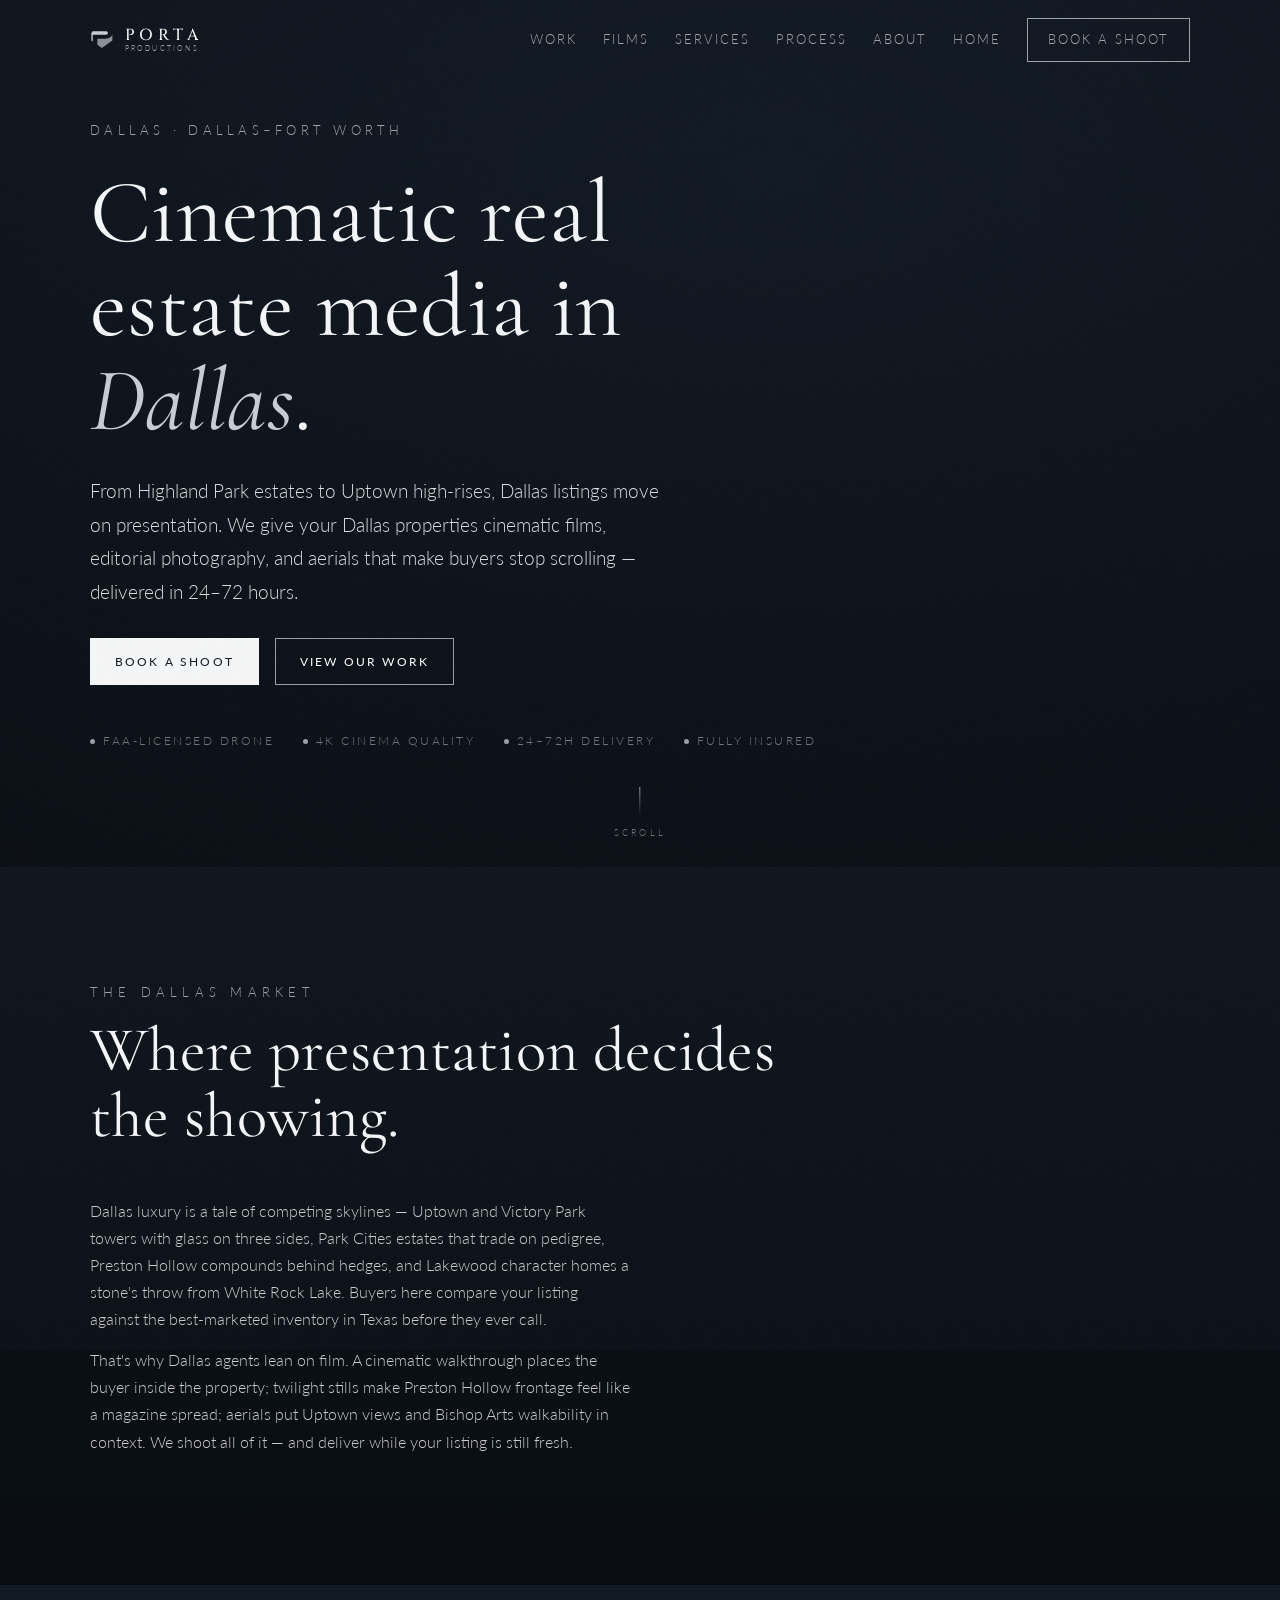
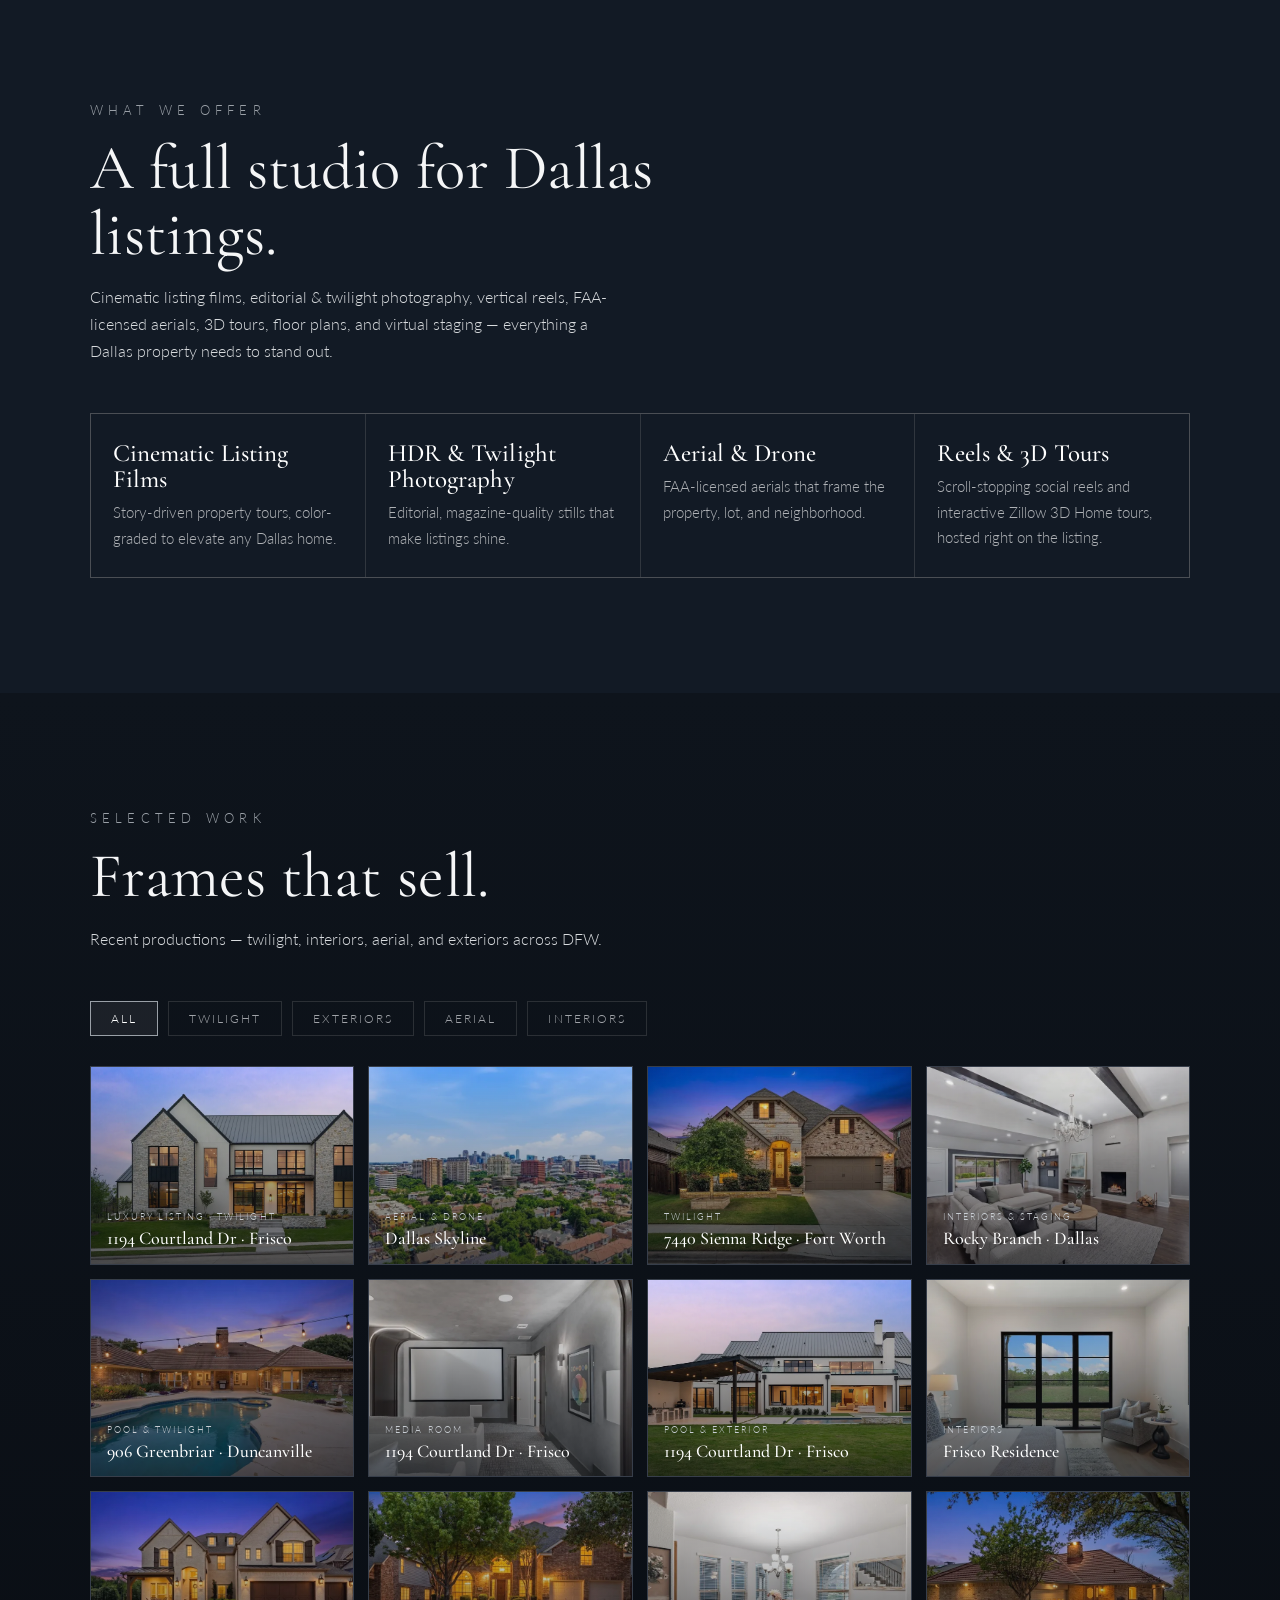
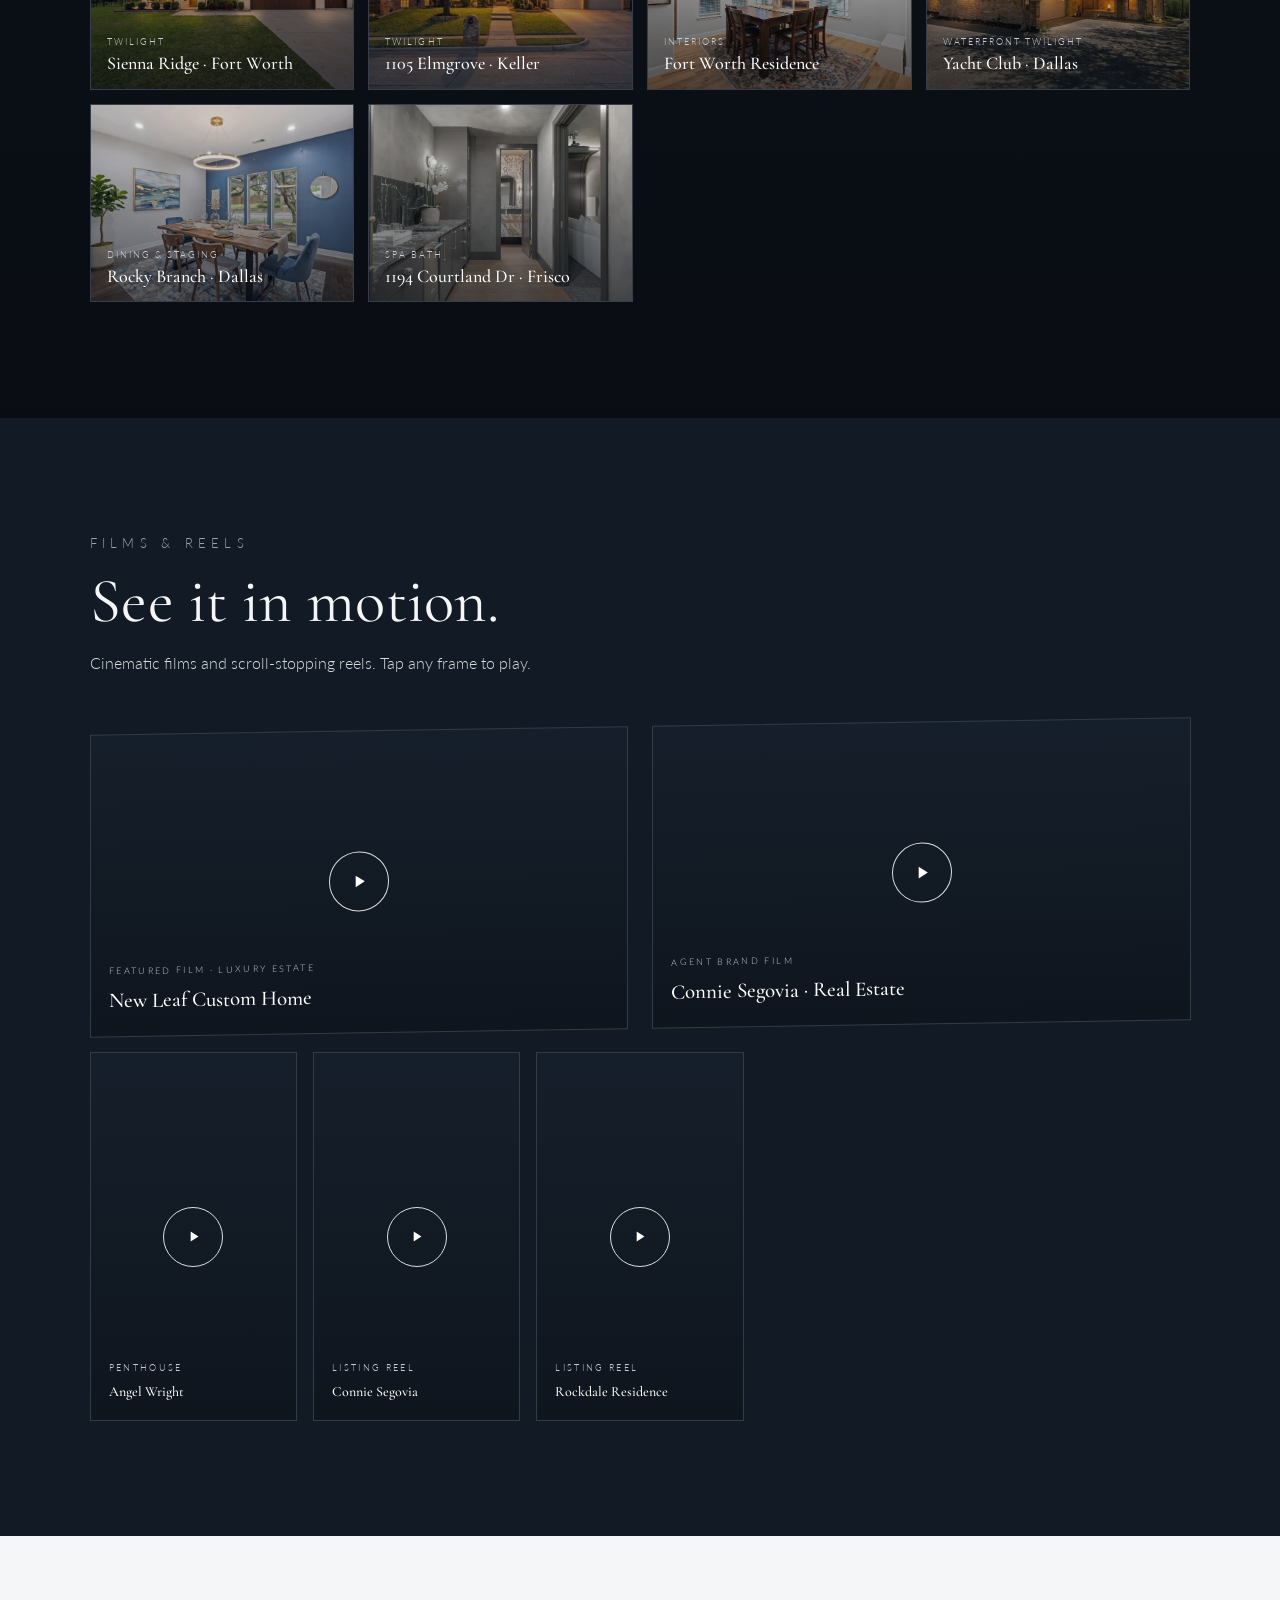
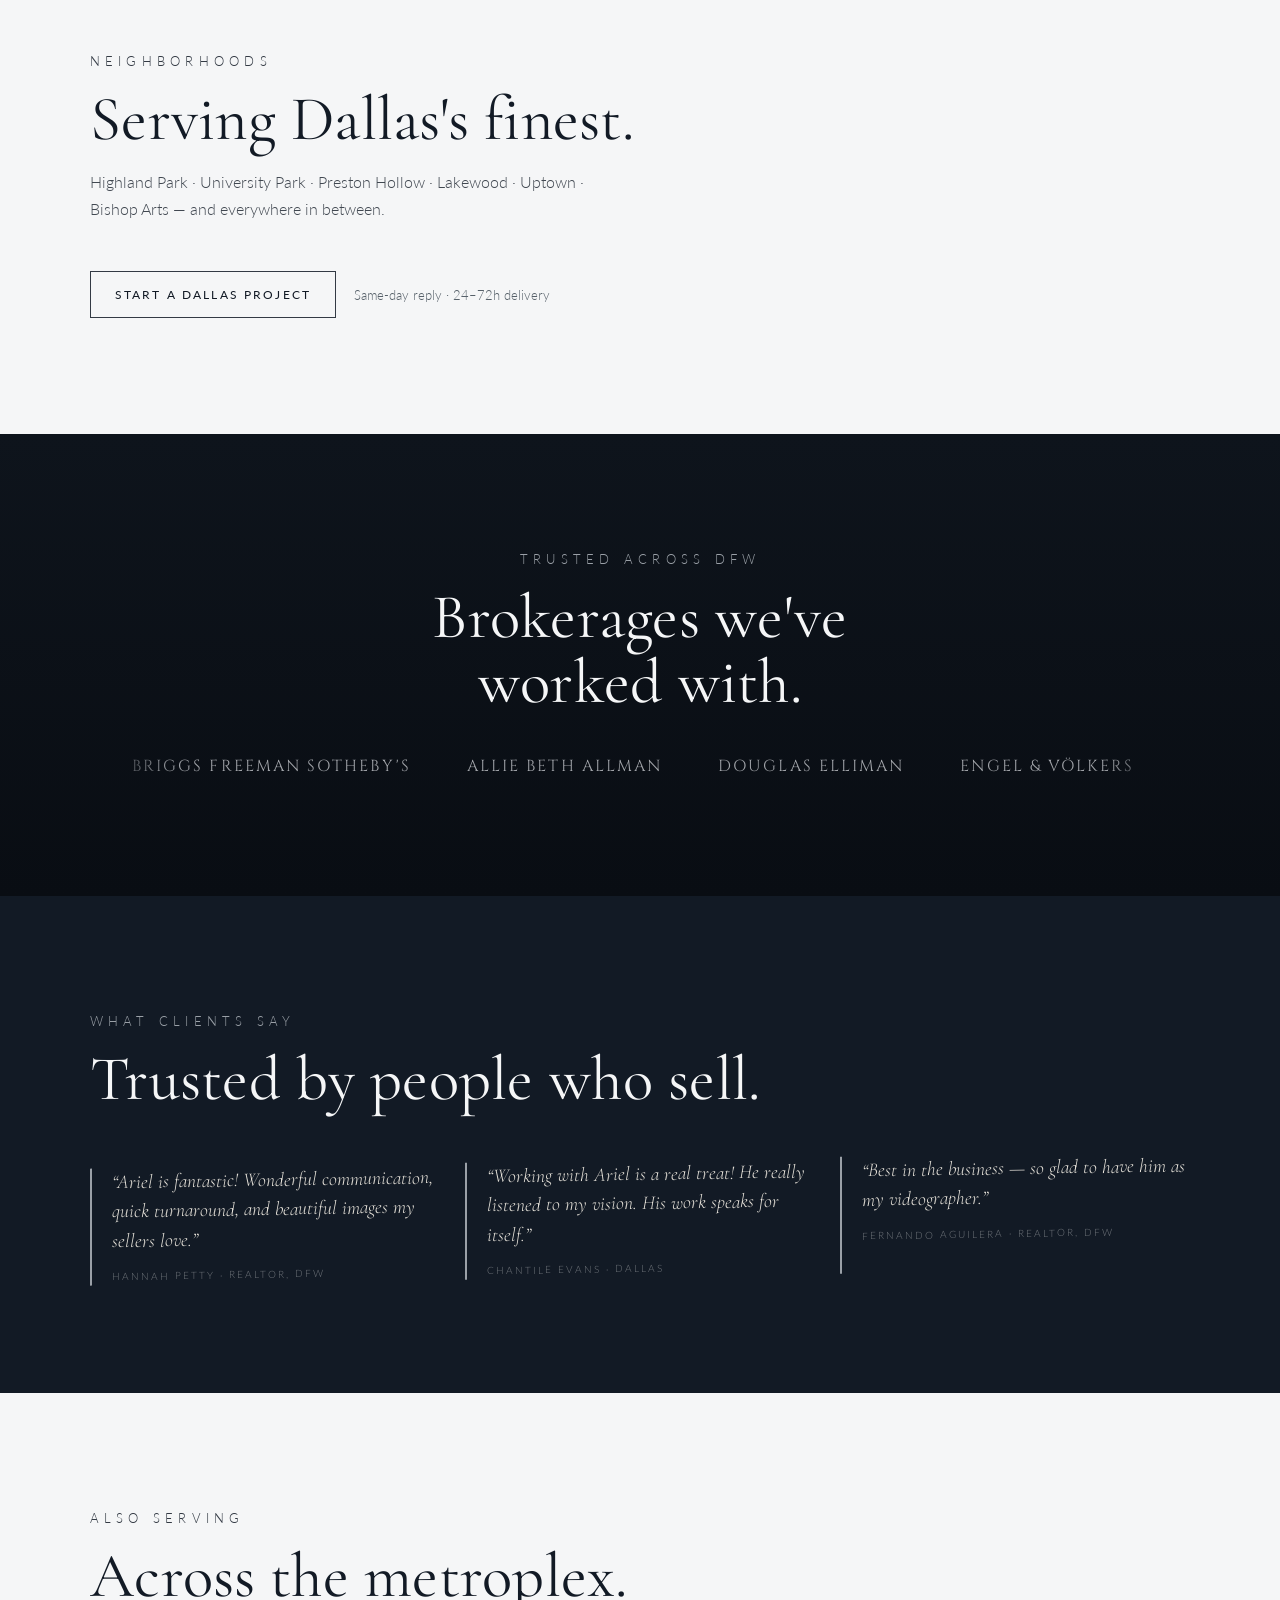
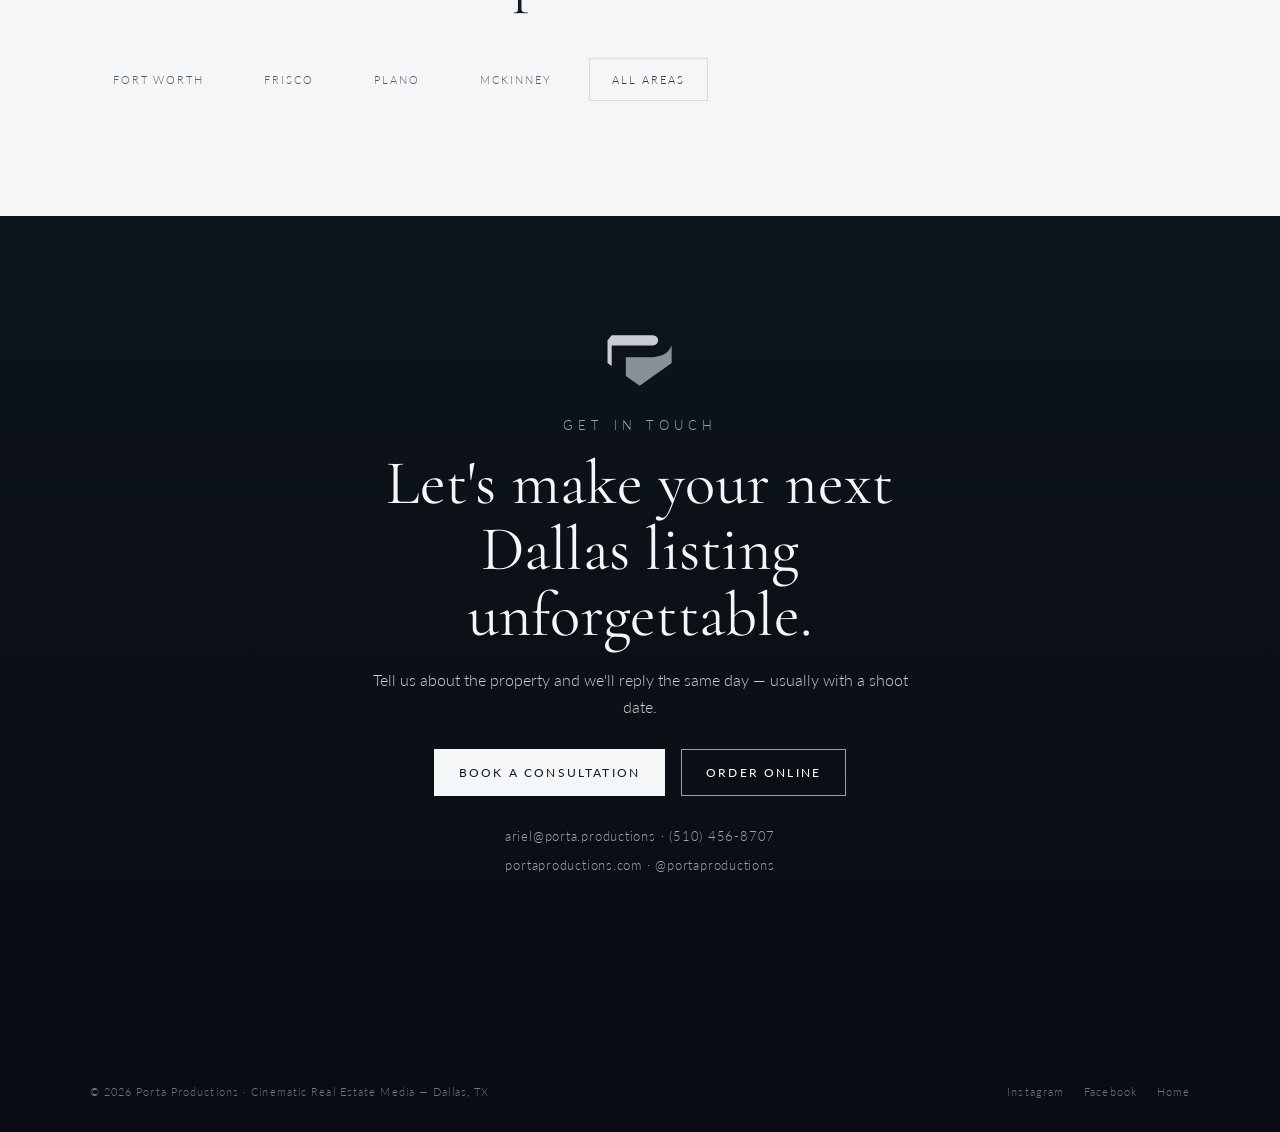
==== commit e5b913da: "Motion v4: reveal no longer depends on rAF, so background tabs are never blank" ====
--- a/dallas/index.html
+++ b/dallas/index.html
@@ -294,7 +294,7 @@
  ]
 }
 </script>
-<link rel="stylesheet" href="/assets/motion.css?v=3">
+<link rel="stylesheet" href="/assets/motion.css?v=4">
 </head>
 <body id="top">
 <header id="header">
@@ -431,5 +431,5 @@
   document.querySelectorAll('a[href^="mailto:"]').forEach(function(a){a.addEventListener('click',function(){window.track&&track('contact_email');});});
   document.querySelectorAll('a[href*="aryeo.com"]').forEach(function(a){a.addEventListener('click',function(){window.track&&track('order_online_click');});});
 </script>
-<script defer src="/assets/motion.js?v=3"></script>
+<script defer src="/assets/motion.js?v=4"></script>
 </body></html>
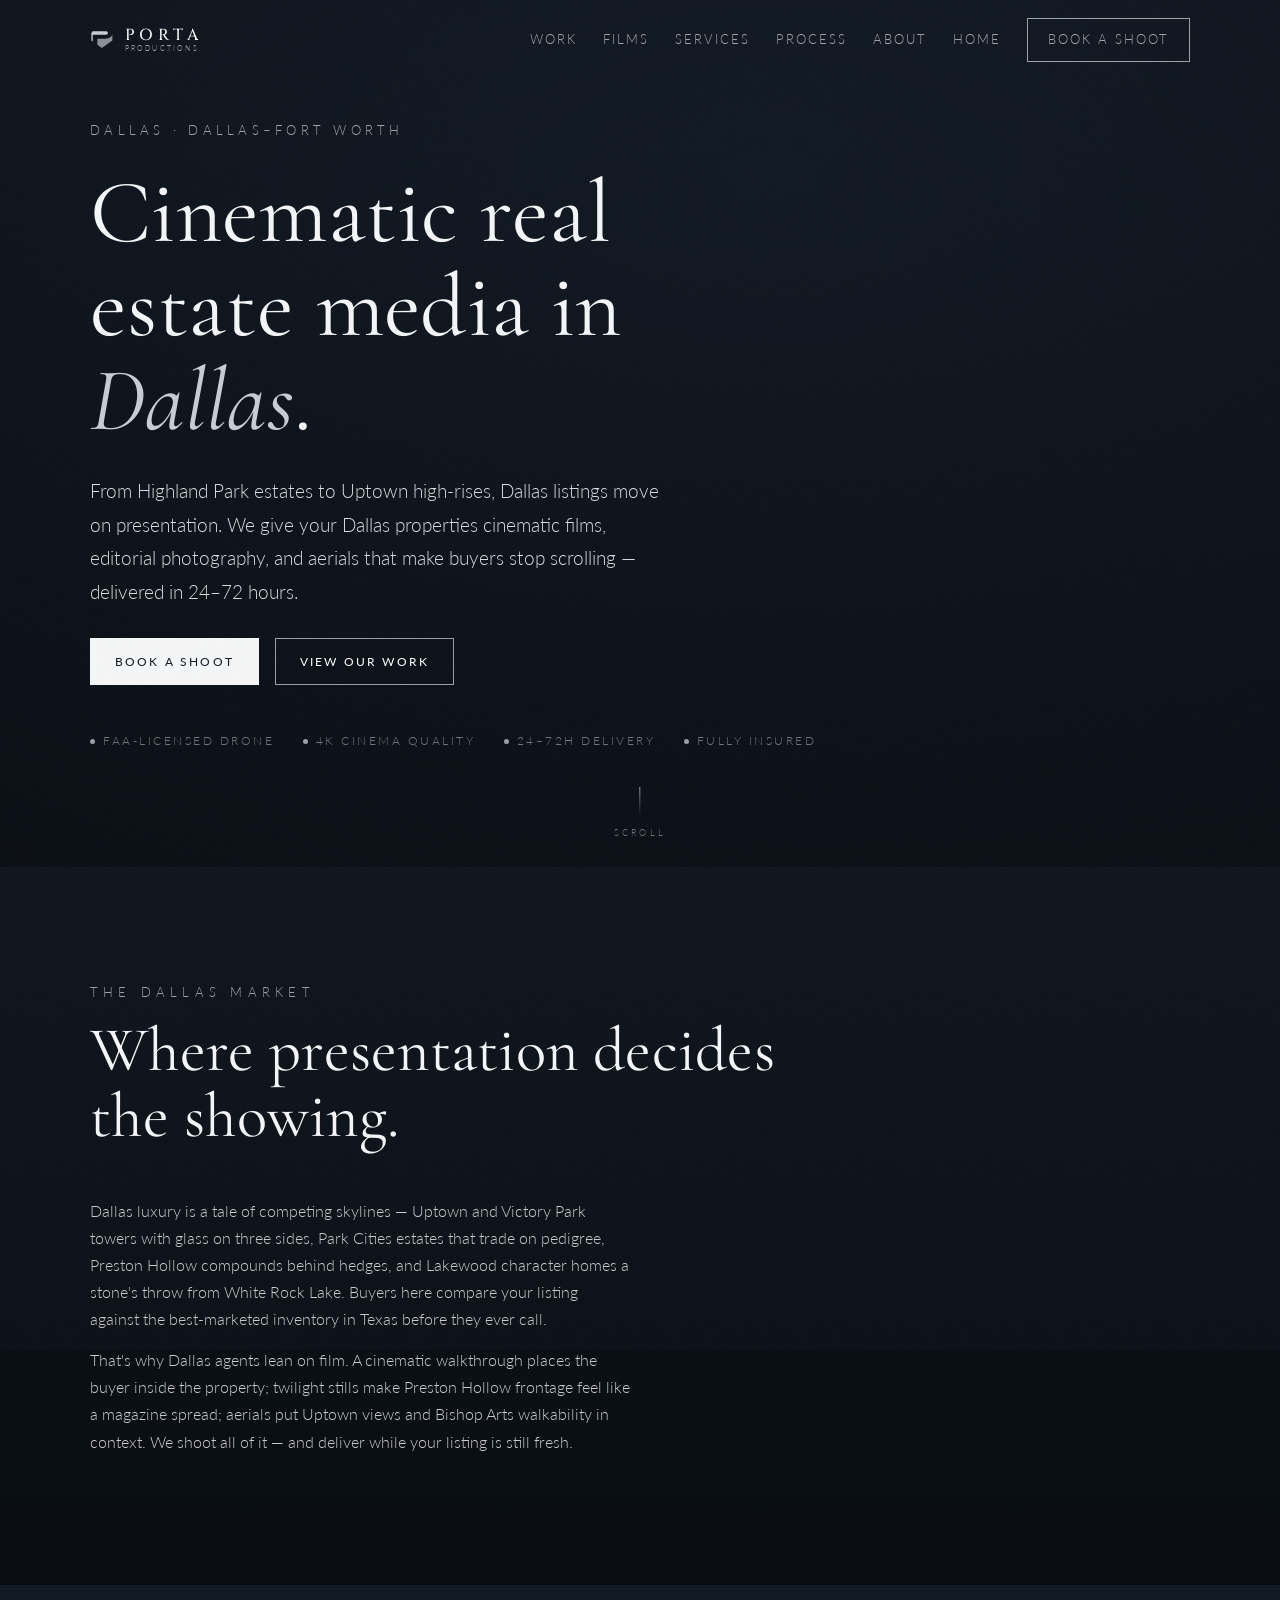
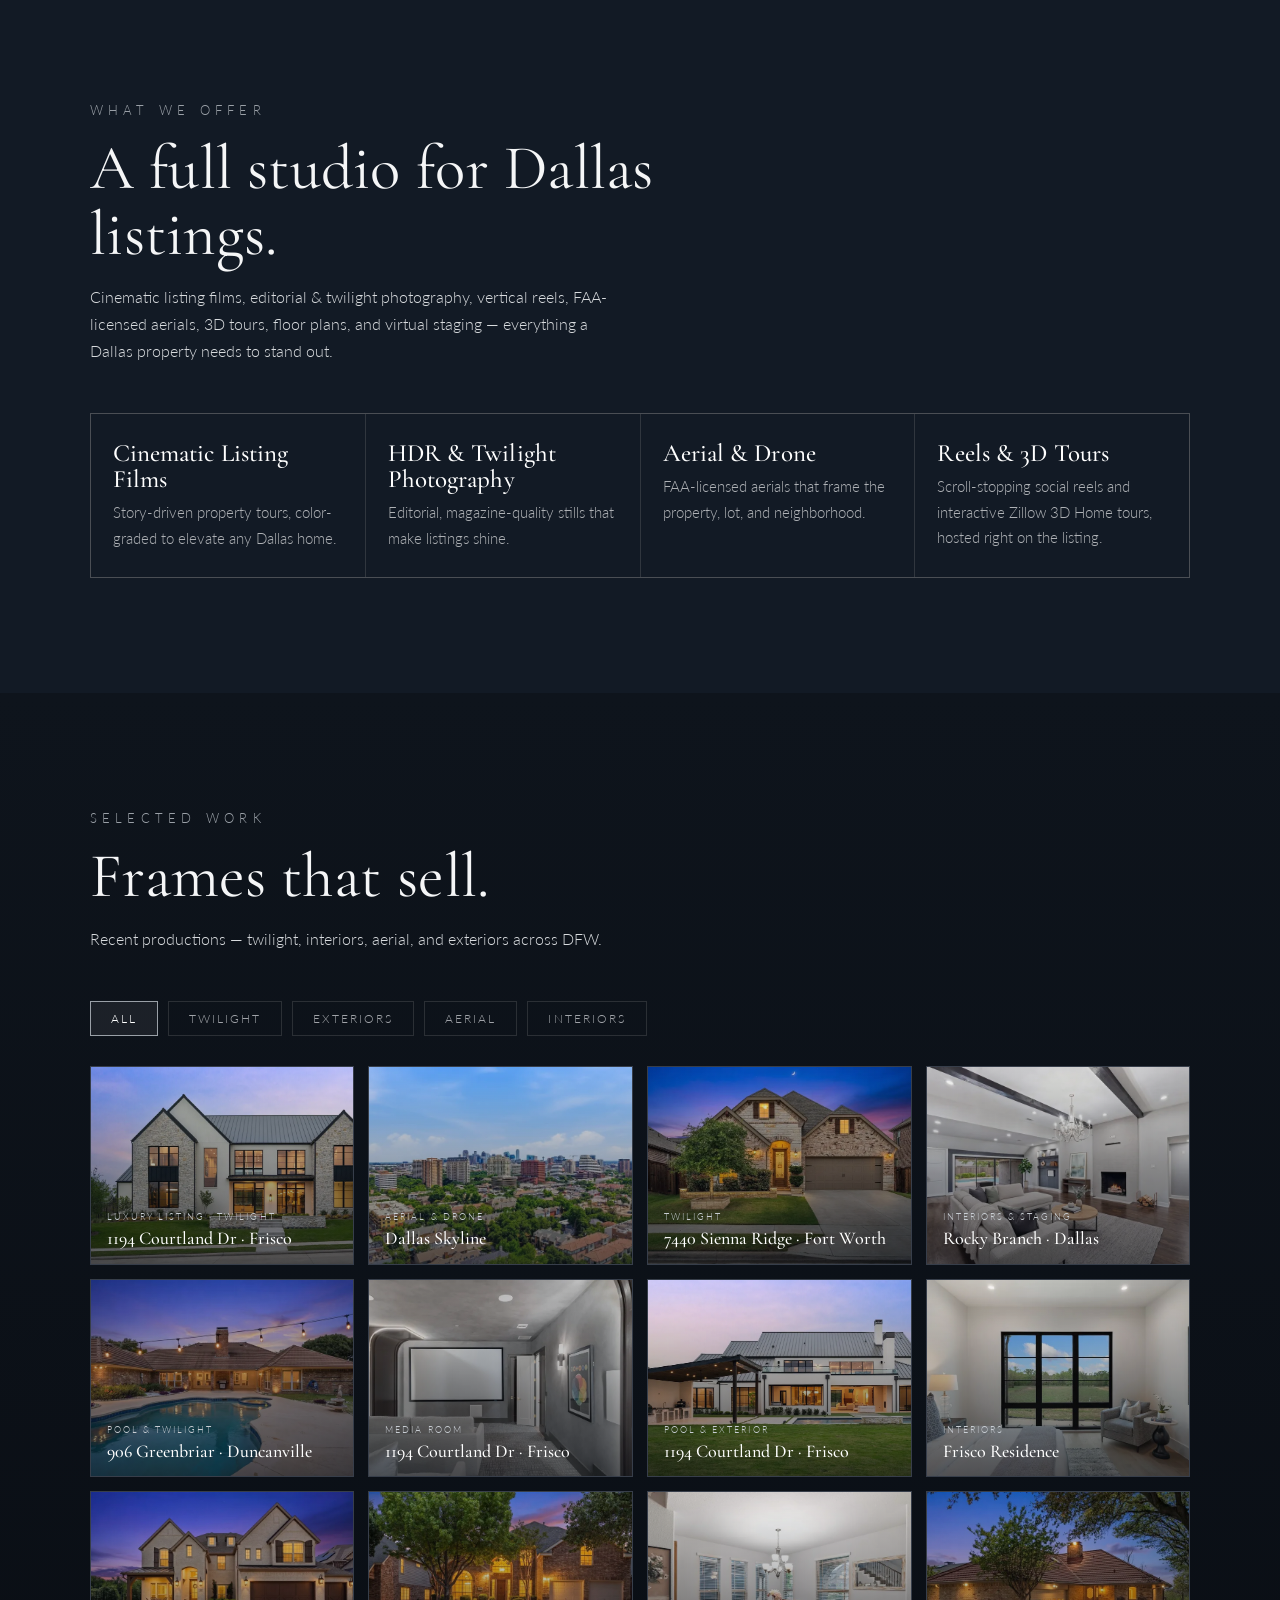
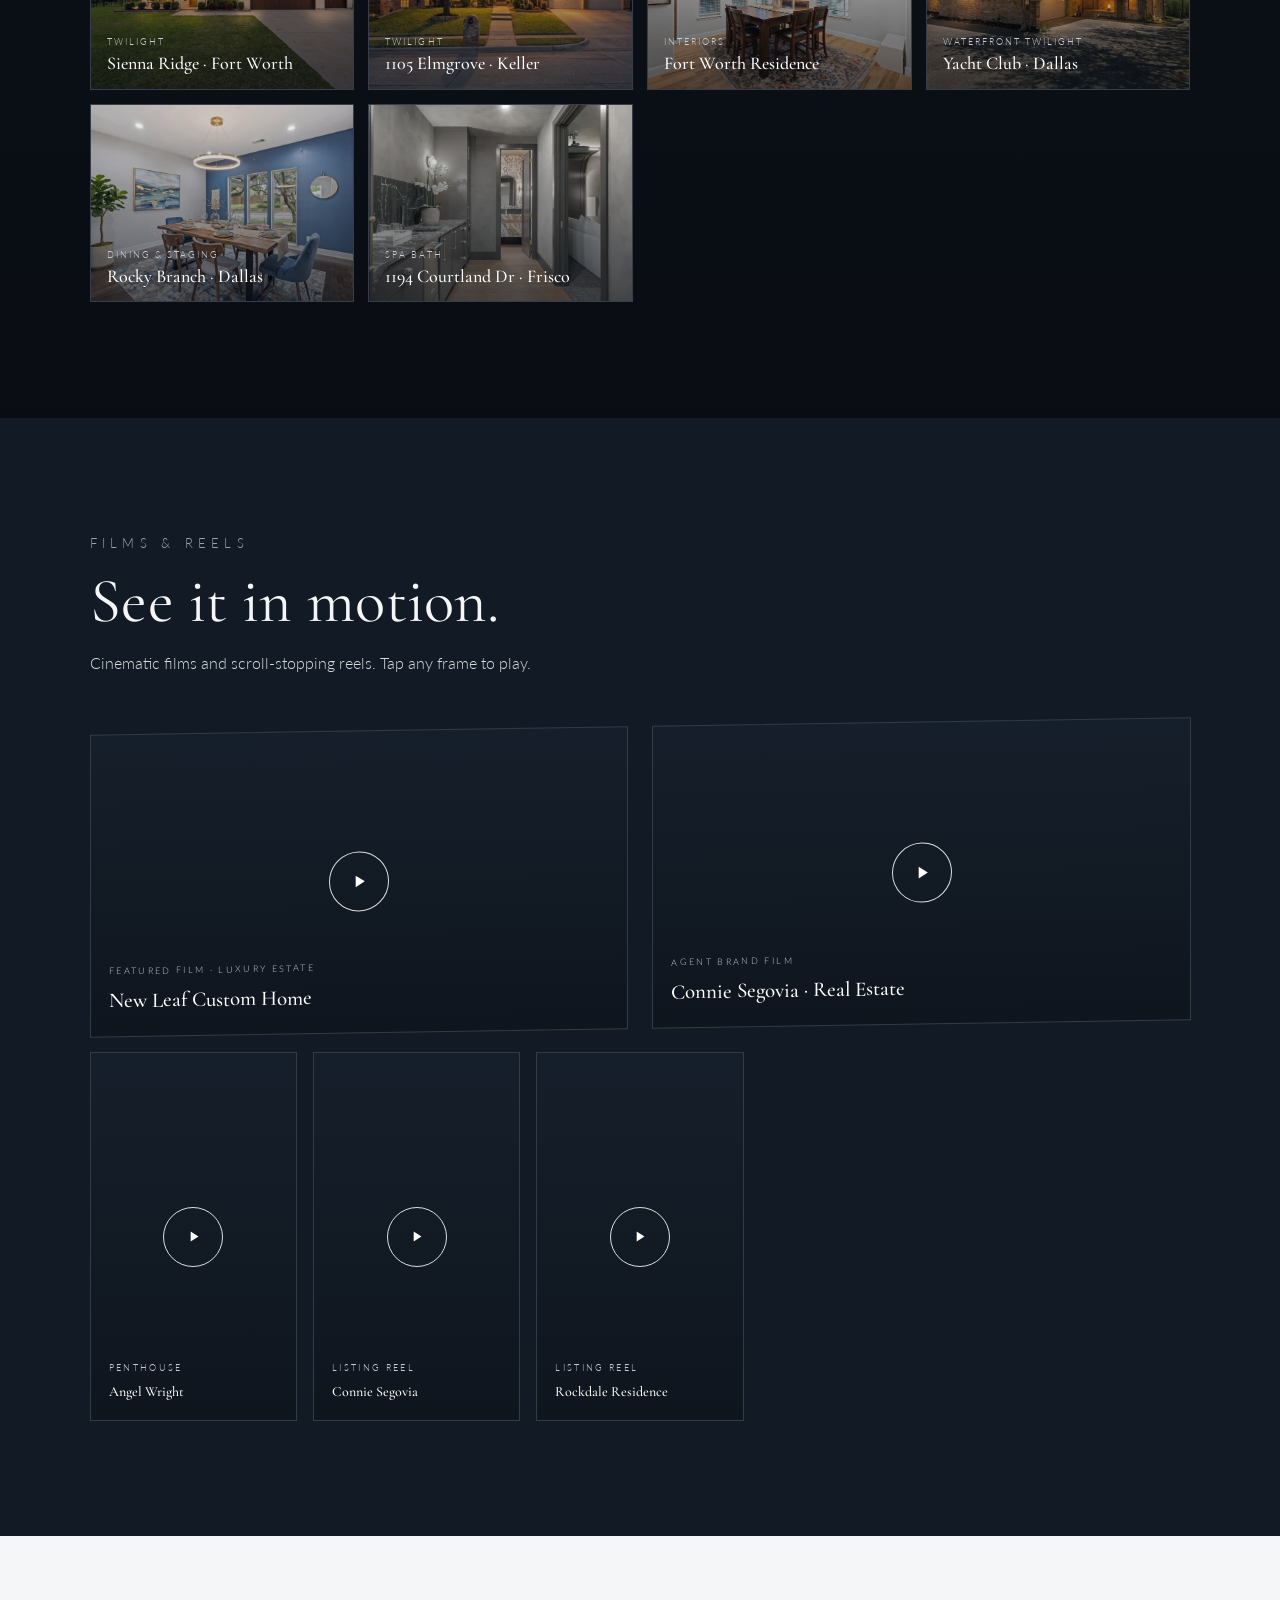
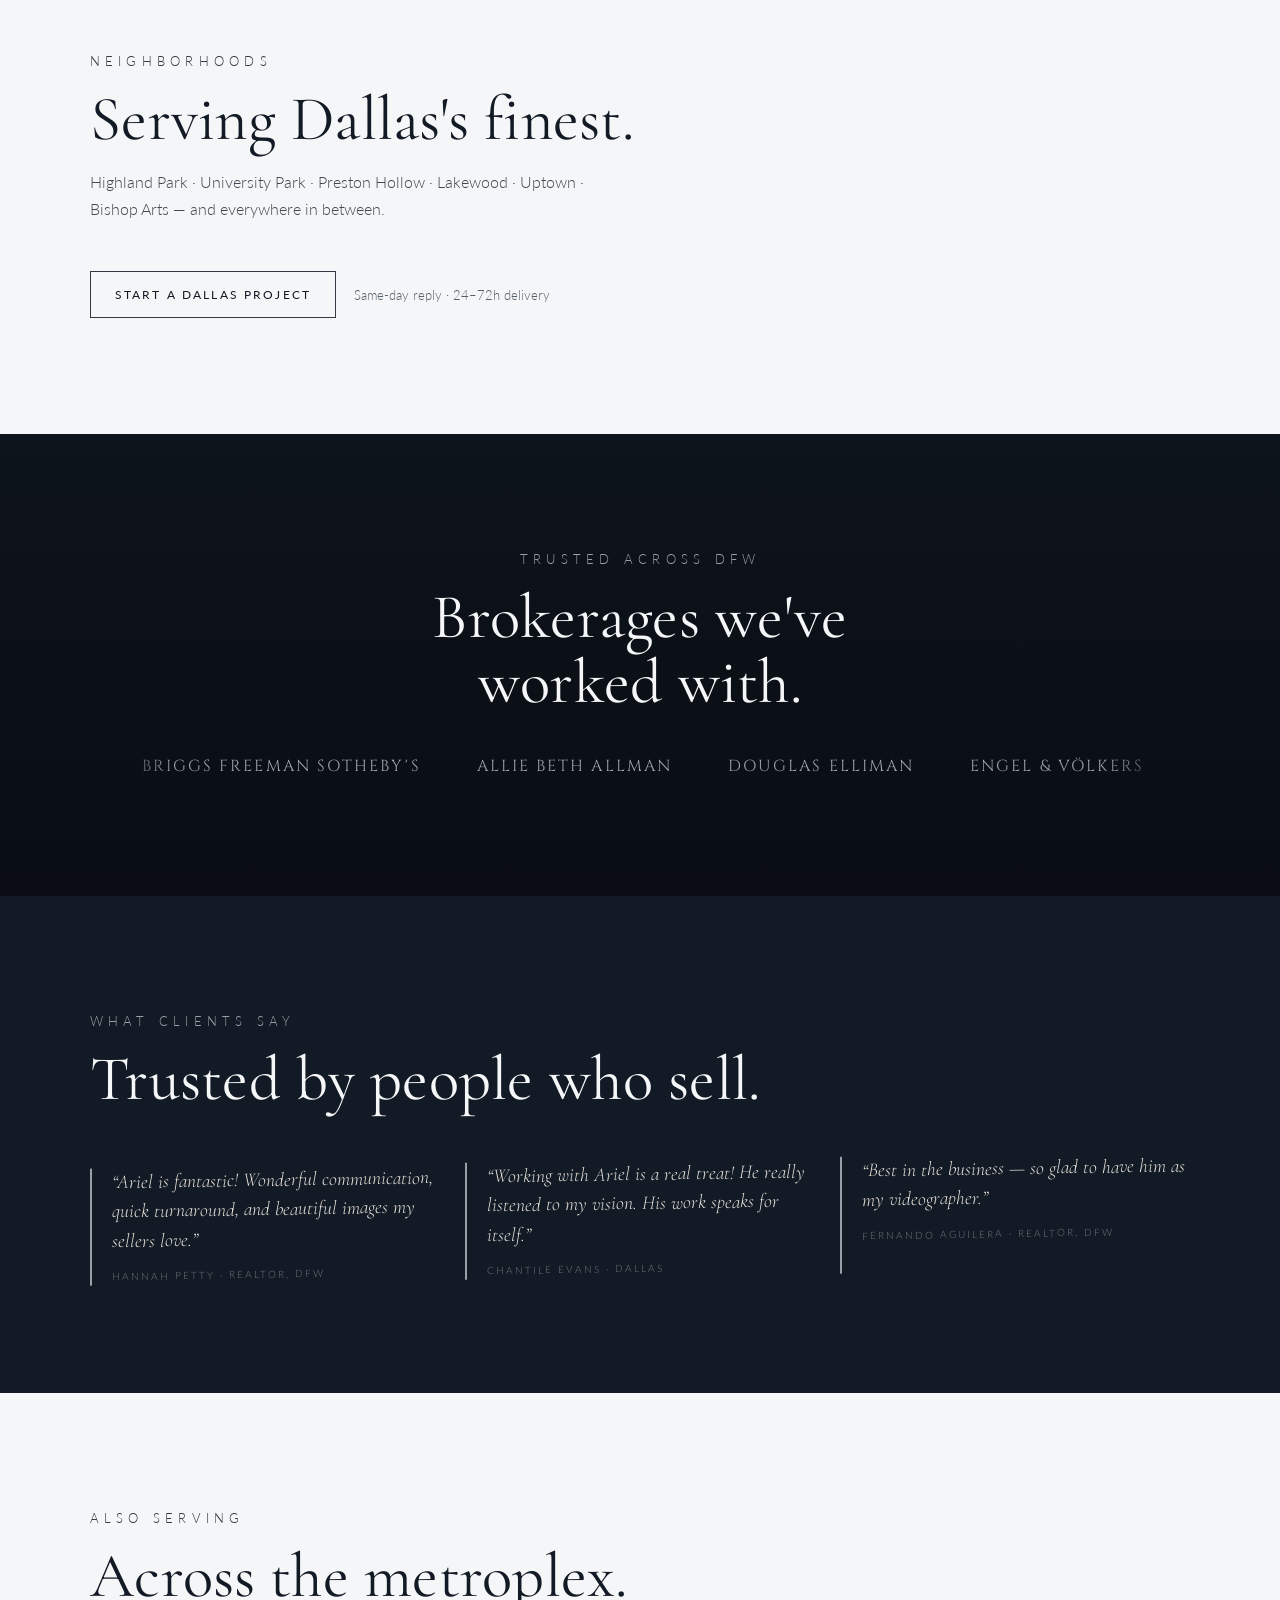
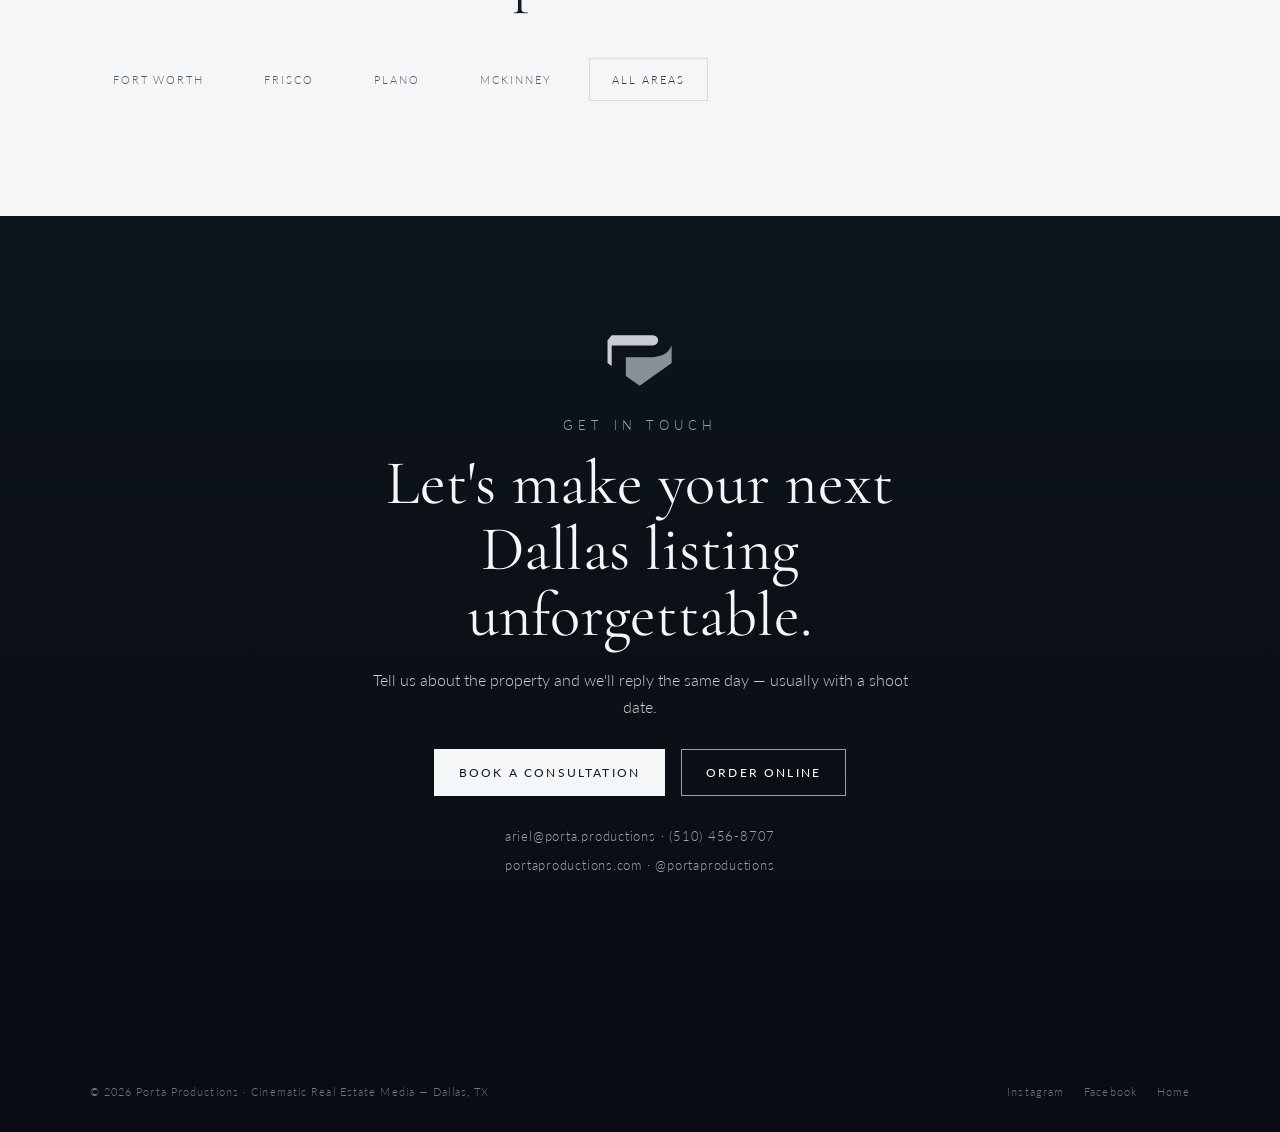
==== commit ae33f6bd: "Set GA4 Measurement ID (G-FR7EHQE53F) across all pages" ====
--- a/dallas/index.html
+++ b/dallas/index.html
@@ -6,9 +6,9 @@
 <title>Real Estate Media in Dallas | Porta Productions</title>
 <meta name="description" content="Cinematic real estate &amp; brand media in Dallas, TX — listing films, HDR &amp; aerial photography, reels and 3D tours. 24–72 hour delivery from Porta Productions.">
 <meta name="theme-color" content="#121A25">
-<!-- Google Analytics 4 — replace G-XXXXXXXXXX with your Measurement ID. Loads only once a real ID is set. -->
+<!-- Google Analytics 4 — 'Porta Productions Website' stream (property: Porta Properties). -->
 <script>
-  window.GA_ID='G-XXXXXXXXXX';
+  window.GA_ID='G-FR7EHQE53F';
   window.dataLayer=window.dataLayer||[];function gtag(){dataLayer.push(arguments);}
   if(!/XXXXXXXX/.test(window.GA_ID)){
     var gs=document.createElement('script');gs.async=true;gs.src='https://www.googletagmanager.com/gtag/js?id='+window.GA_ID;document.head.appendChild(gs);
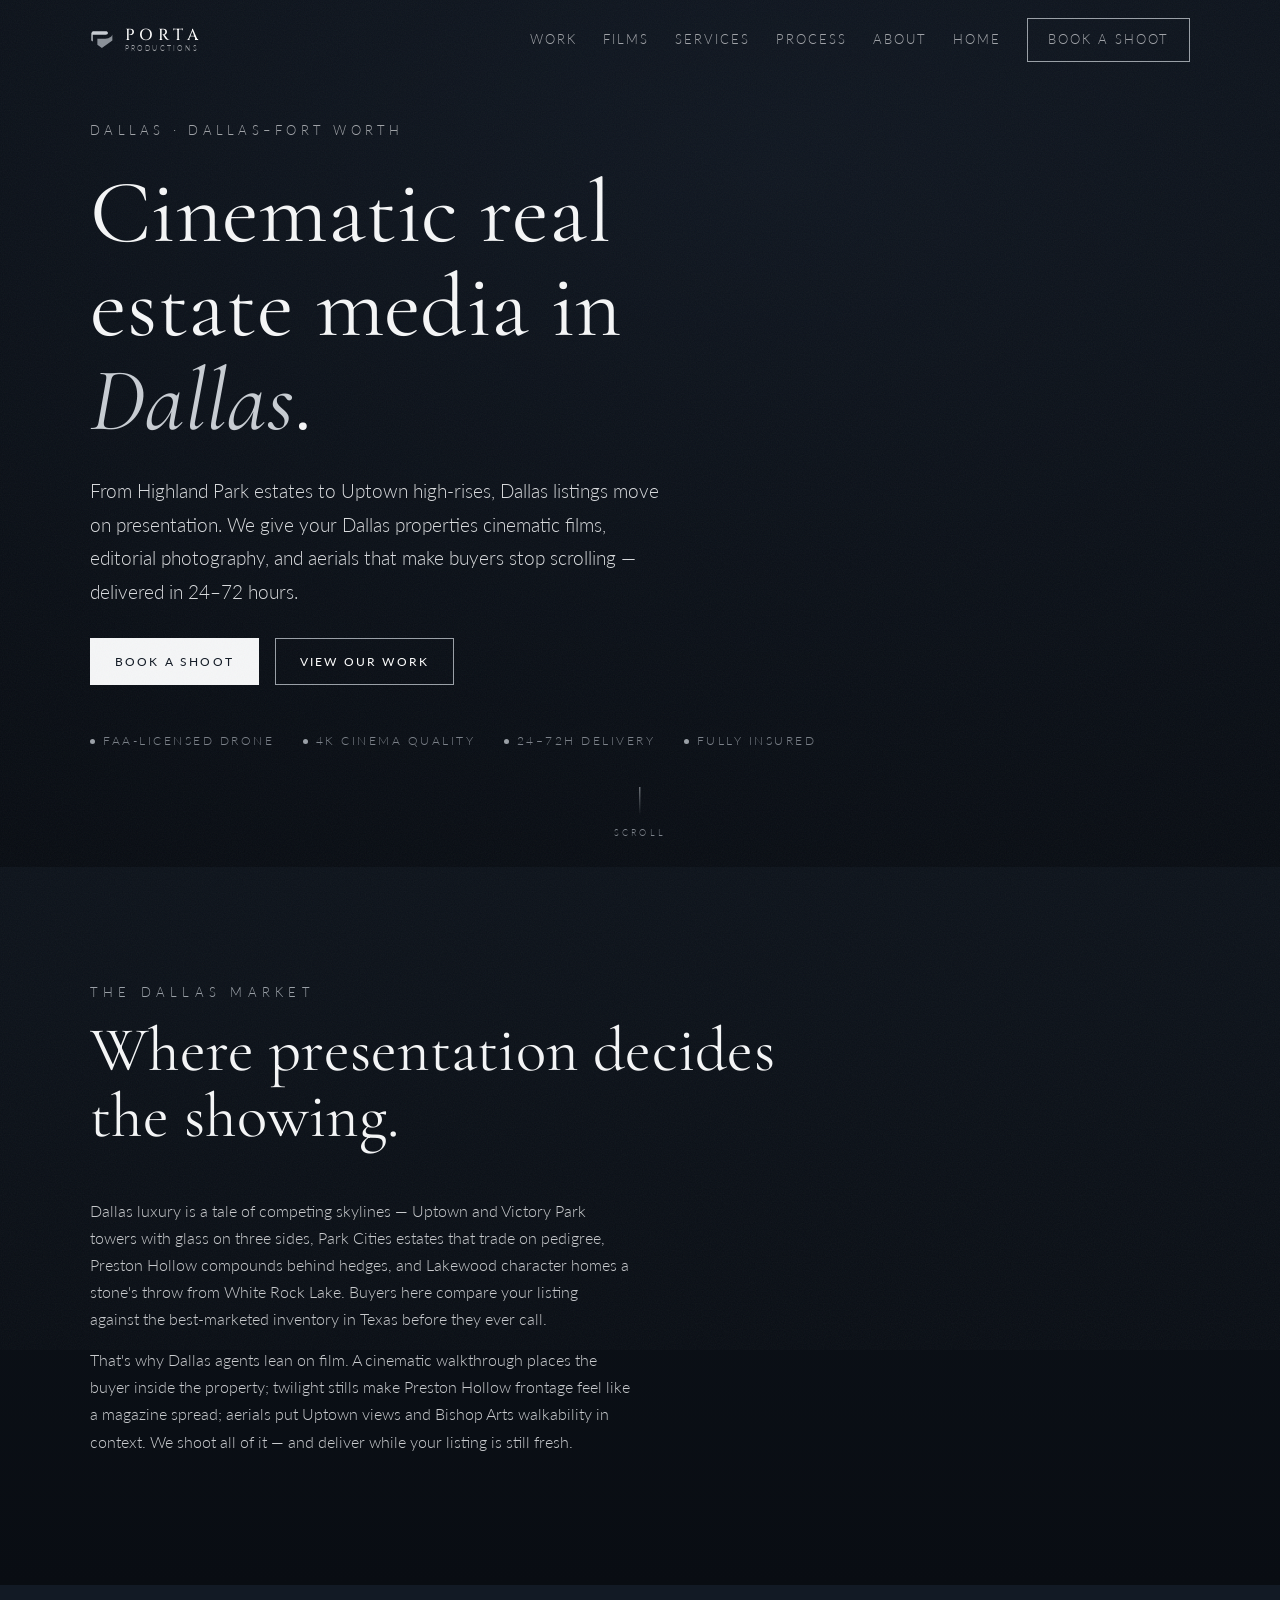
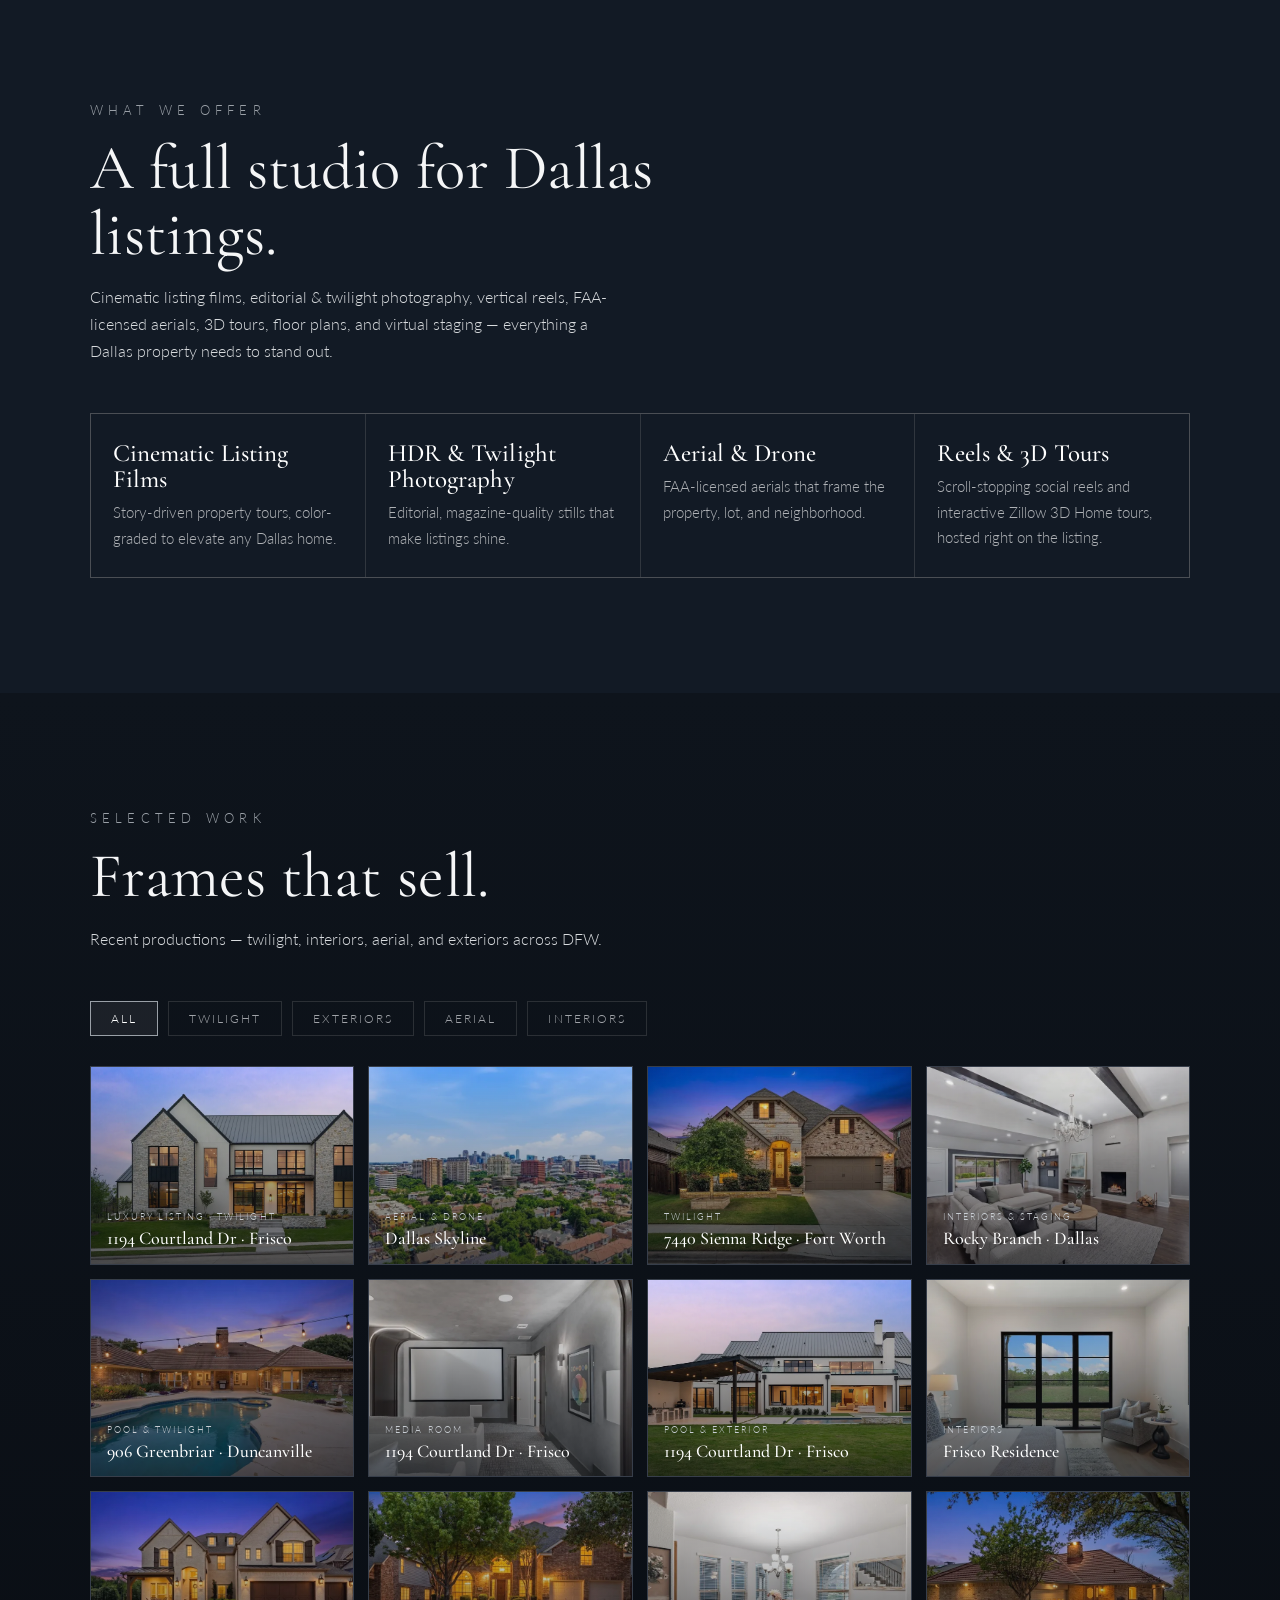
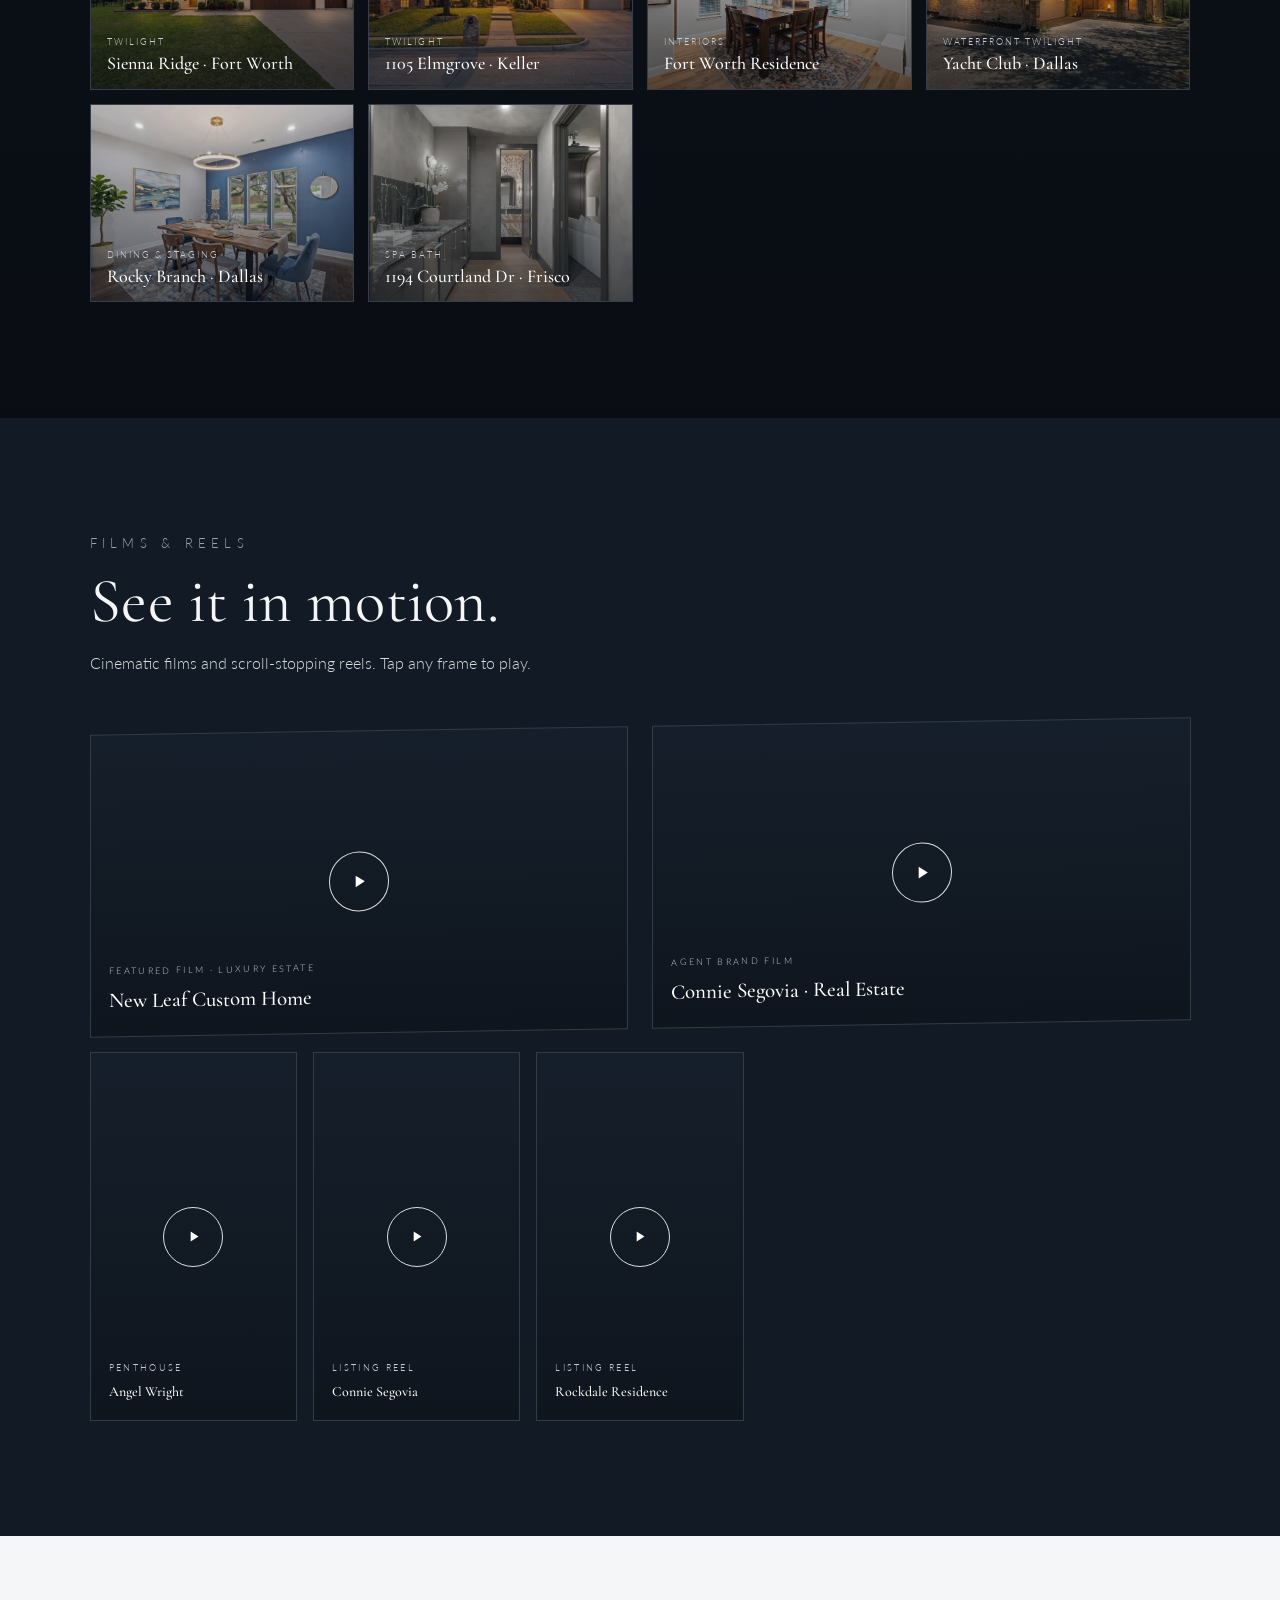
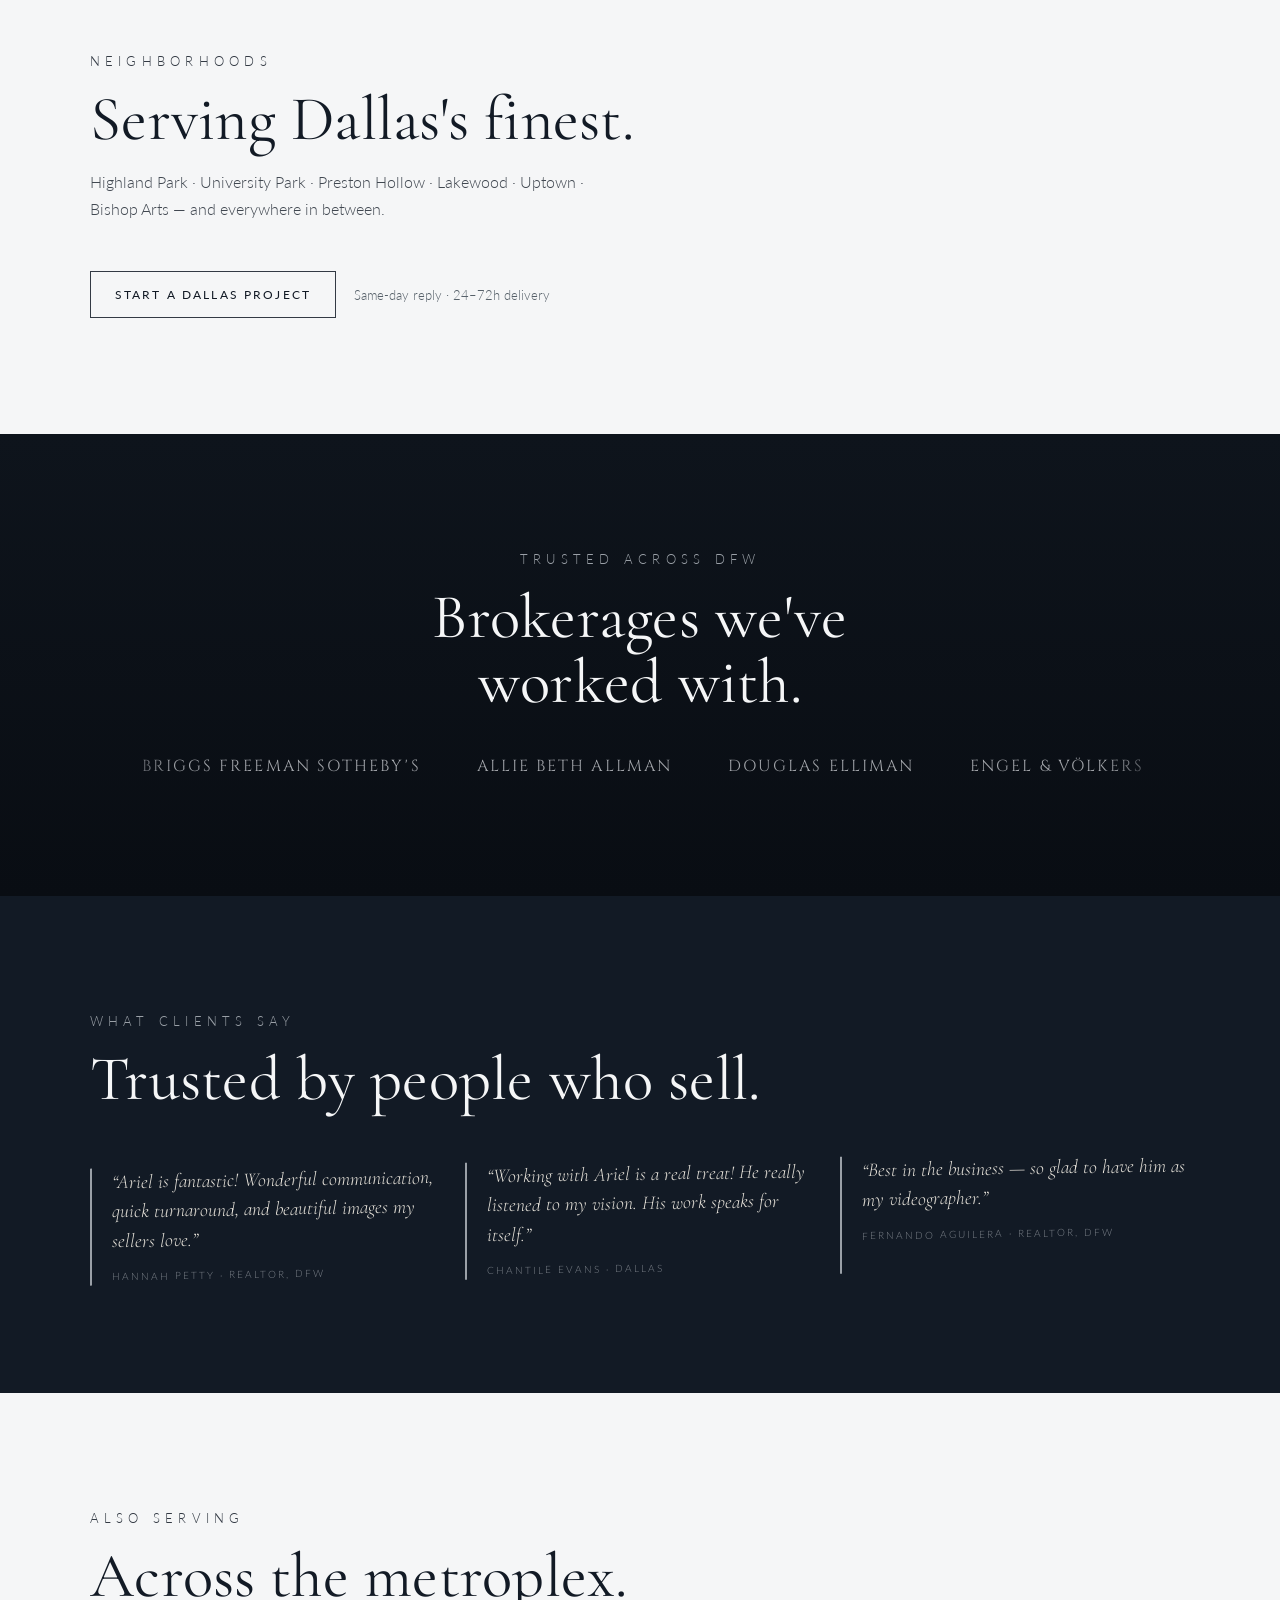
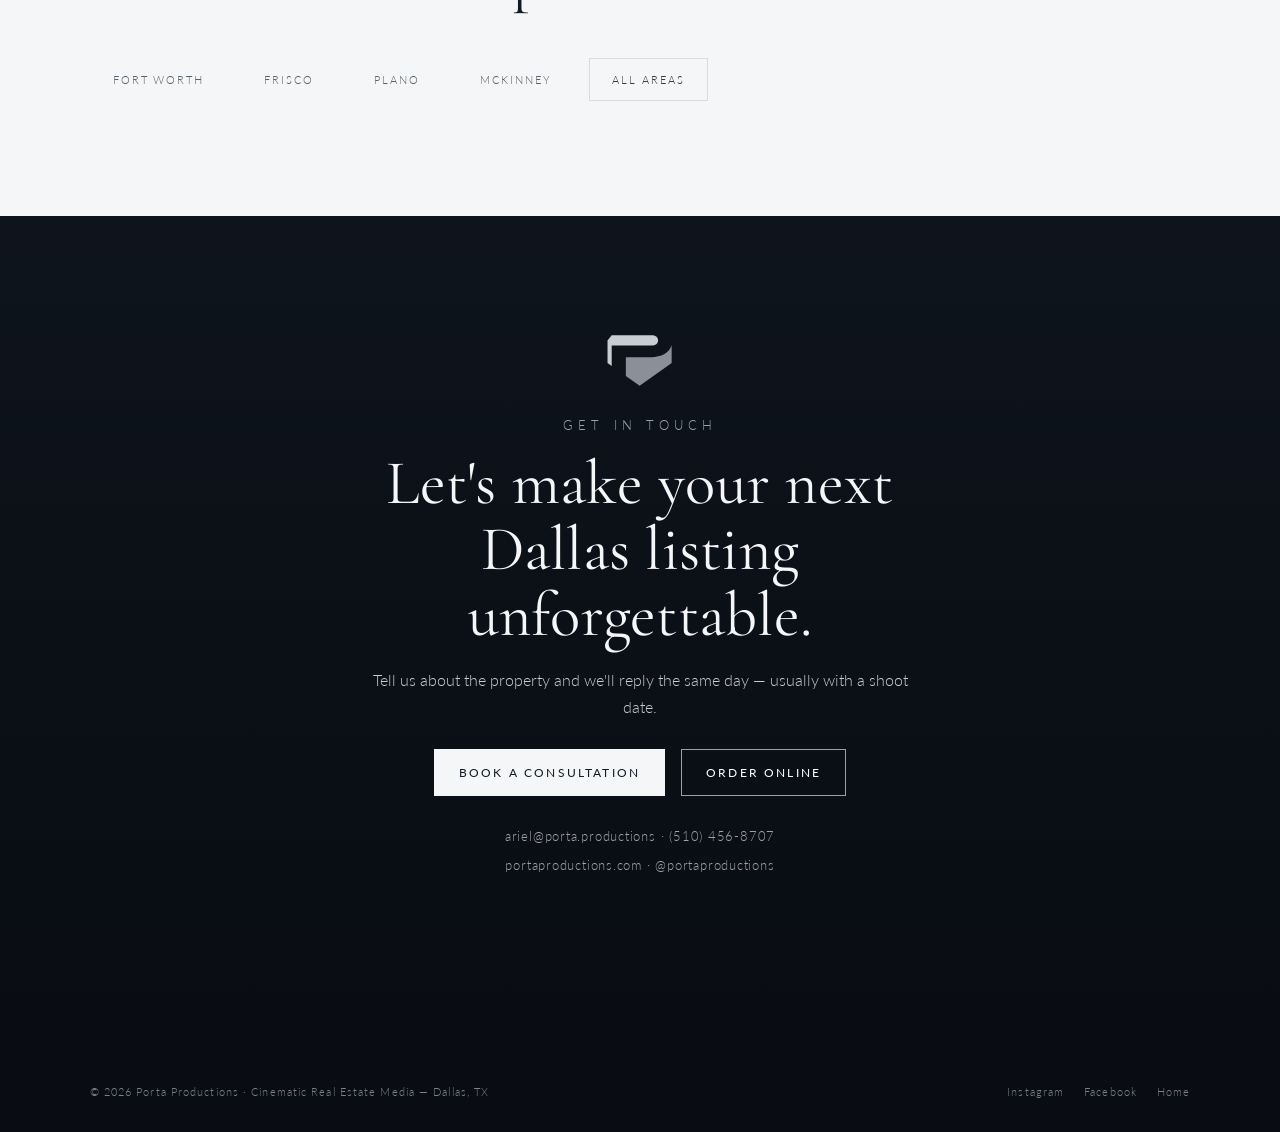
==== commit 23d075c7: "A11y 100, kill console 404s, lazy-load tiles, llms.txt to spec" ====
--- a/dallas/index.html
+++ b/dallas/index.html
@@ -28,11 +28,13 @@
 <meta name="twitter:description" content="Cinematic real estate &amp; brand media in Dallas, TX — listing films, HDR &amp; aerial photography, reels and 3D tours. 24–72 hour delivery from Porta Productions.">
 <meta name="twitter:image" content="https://portaproductions.com/assets/og-dallas.jpg">
 <link rel="preconnect" href="https://fonts.googleapis.com"><link rel="preconnect" href="https://fonts.gstatic.com" crossorigin>
-<link href="https://fonts.googleapis.com/css2?family=Cinzel:wght@400;500&family=Cormorant+Garamond:ital,wght@0,400;0,500;1,400&family=Lato:wght@300;400&display=swap" rel="stylesheet">
+<link rel="preload" as="style" href="https://fonts.googleapis.com/css2?family=Cinzel:wght@400;500&family=Cormorant+Garamond:ital,wght@0,400;0,500;1,400&family=Lato:wght@300;400&display=swap">
+<link rel="stylesheet" href="https://fonts.googleapis.com/css2?family=Cinzel:wght@400;500&family=Cormorant+Garamond:ital,wght@0,400;0,500;1,400&family=Lato:wght@300;400&display=swap" media="print" onload="this.media='all';this.onload=null">
+<noscript><link rel="stylesheet" href="https://fonts.googleapis.com/css2?family=Cinzel:wght@400;500&family=Cormorant+Garamond:ital,wght@0,400;0,500;1,400&family=Lato:wght@300;400&display=swap"></noscript>
 <style>
   :root{
     --navy:#121A25;--navy-2:#0E141C;--navy-3:#090D13;
-    --steel:#414851;--silver:#71767C;--platinum:#A0A3A8;
+    --steel:#414851;--silver:#7C828A;--platinum:#A0A3A8;
     --paper:#F5F6F7;--paper-2:#E7E9EC;--accent:#9AA0A7;--hi:#C8CDD3;
     --line:rgba(244,240,233,.13);--line-d:rgba(27,26,23,.12);
     --caps:"Cinzel",serif;--serif:"Cormorant Garamond",serif;--sans:"Lato",sans-serif;
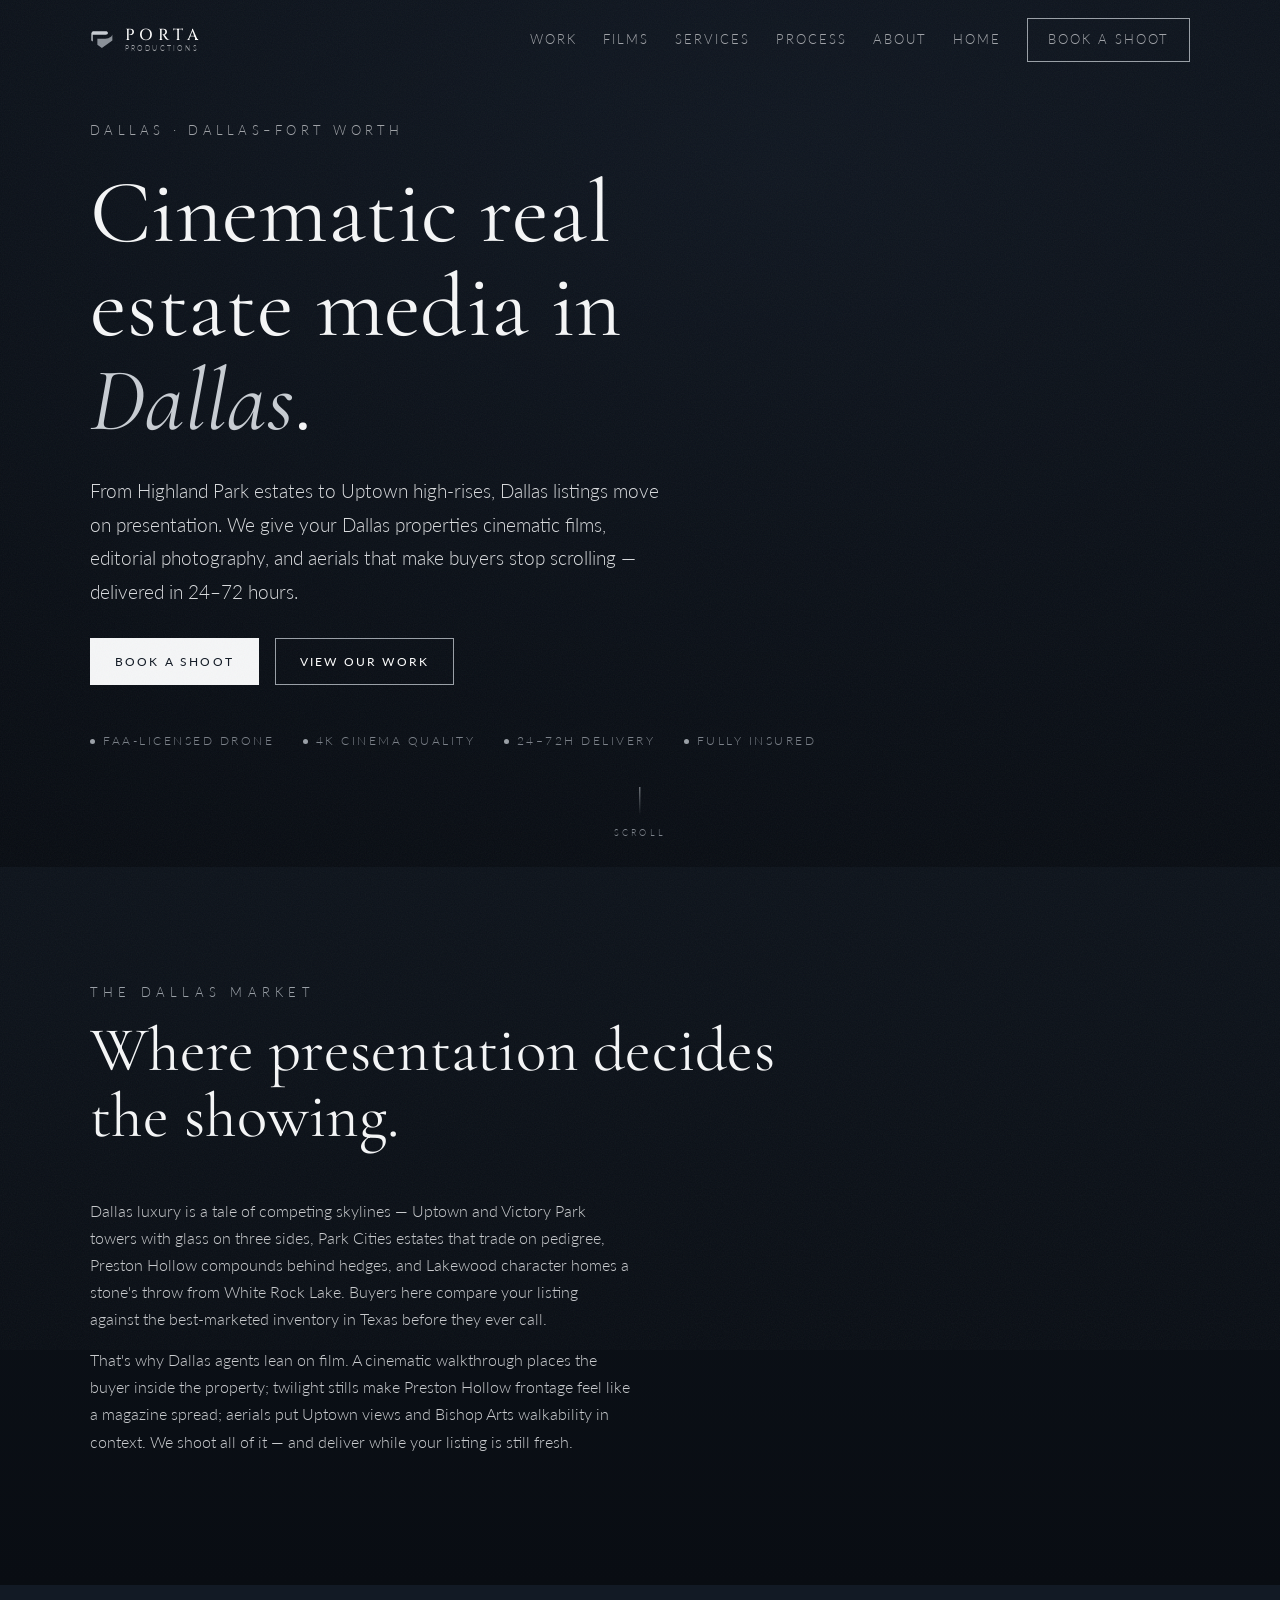
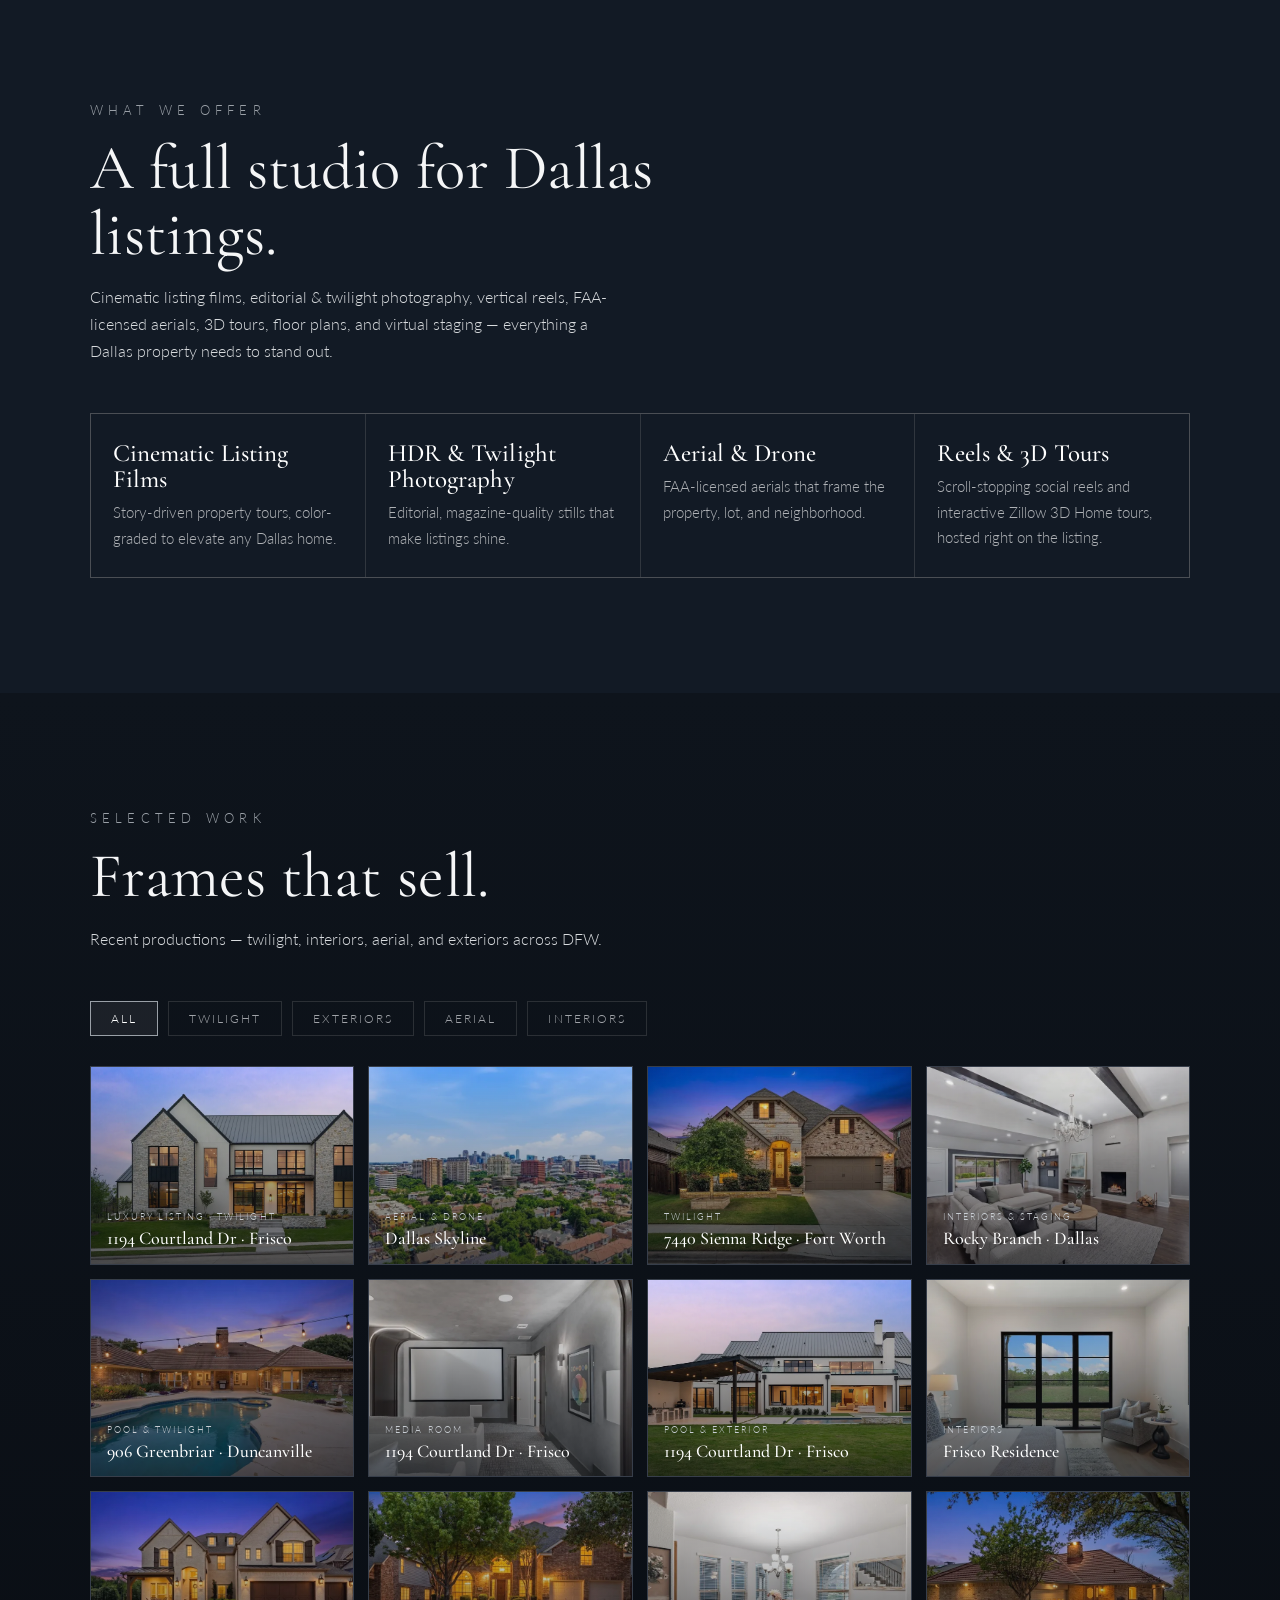
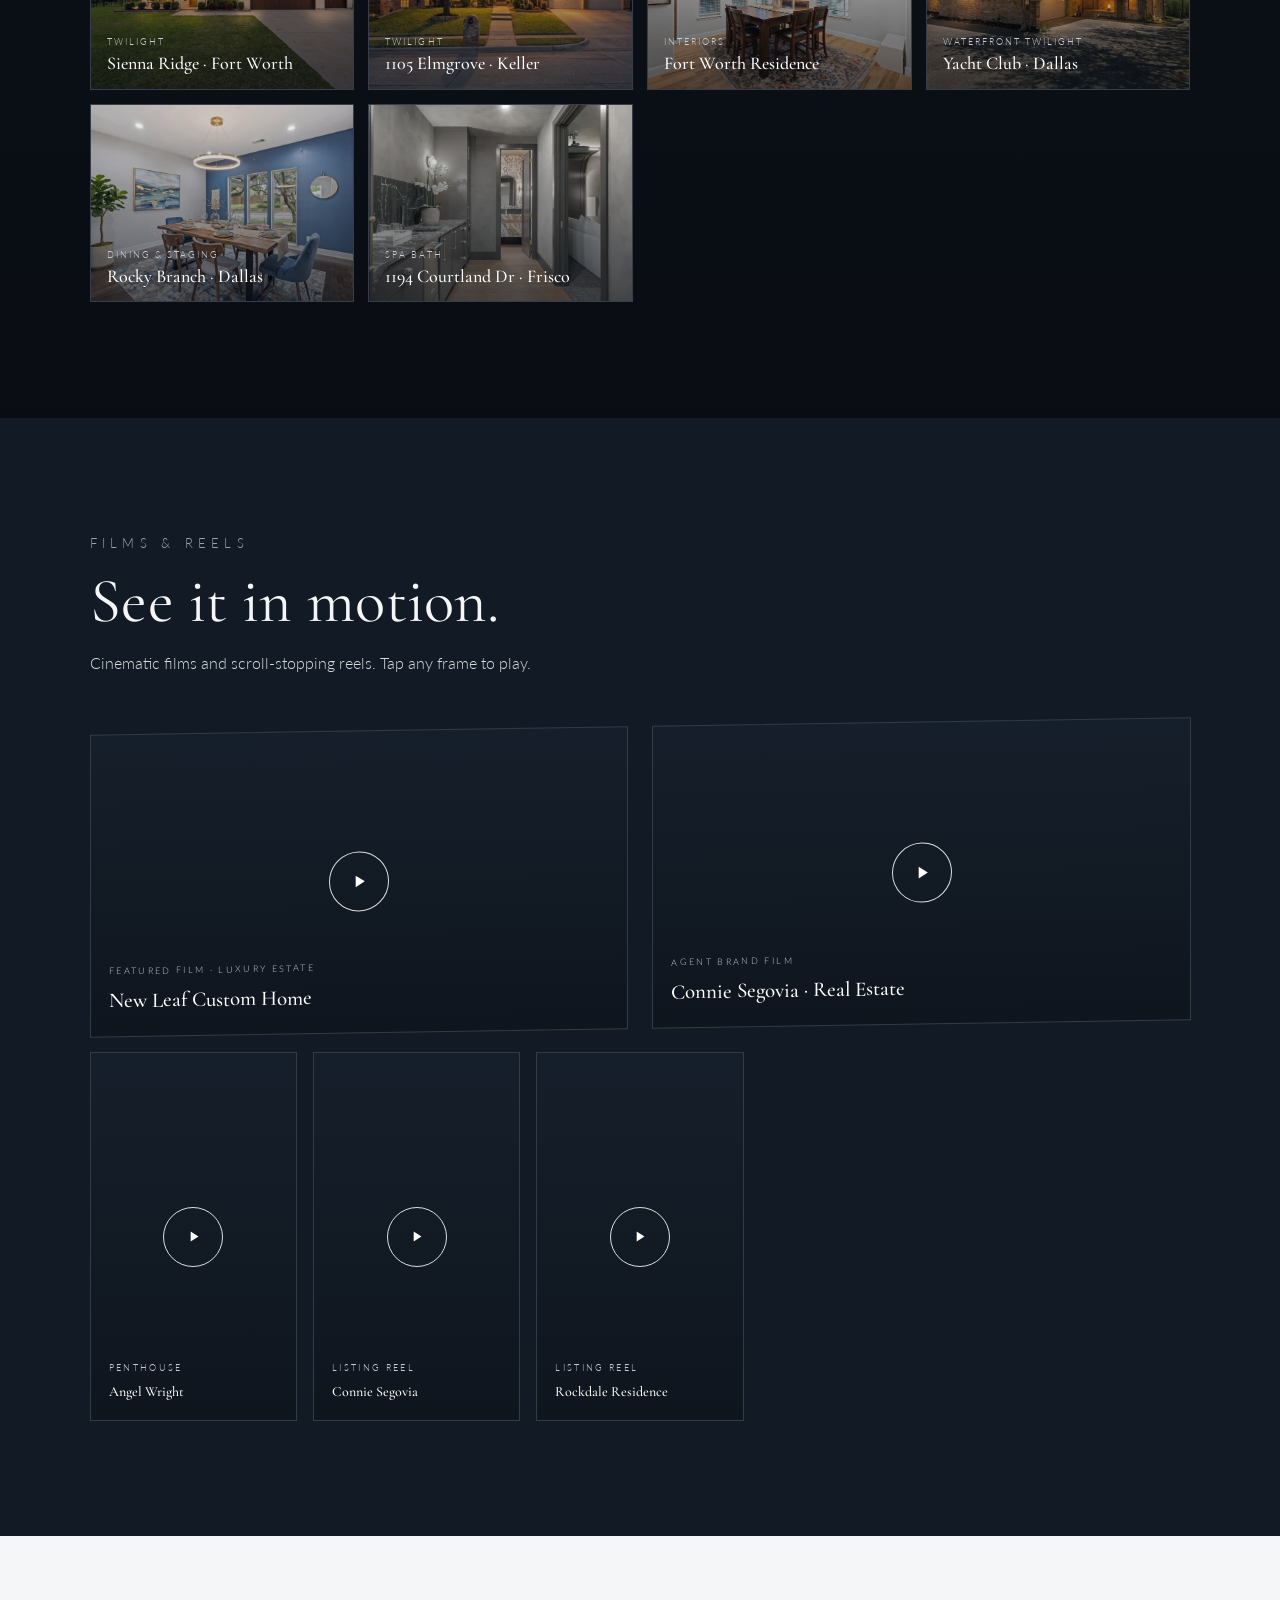
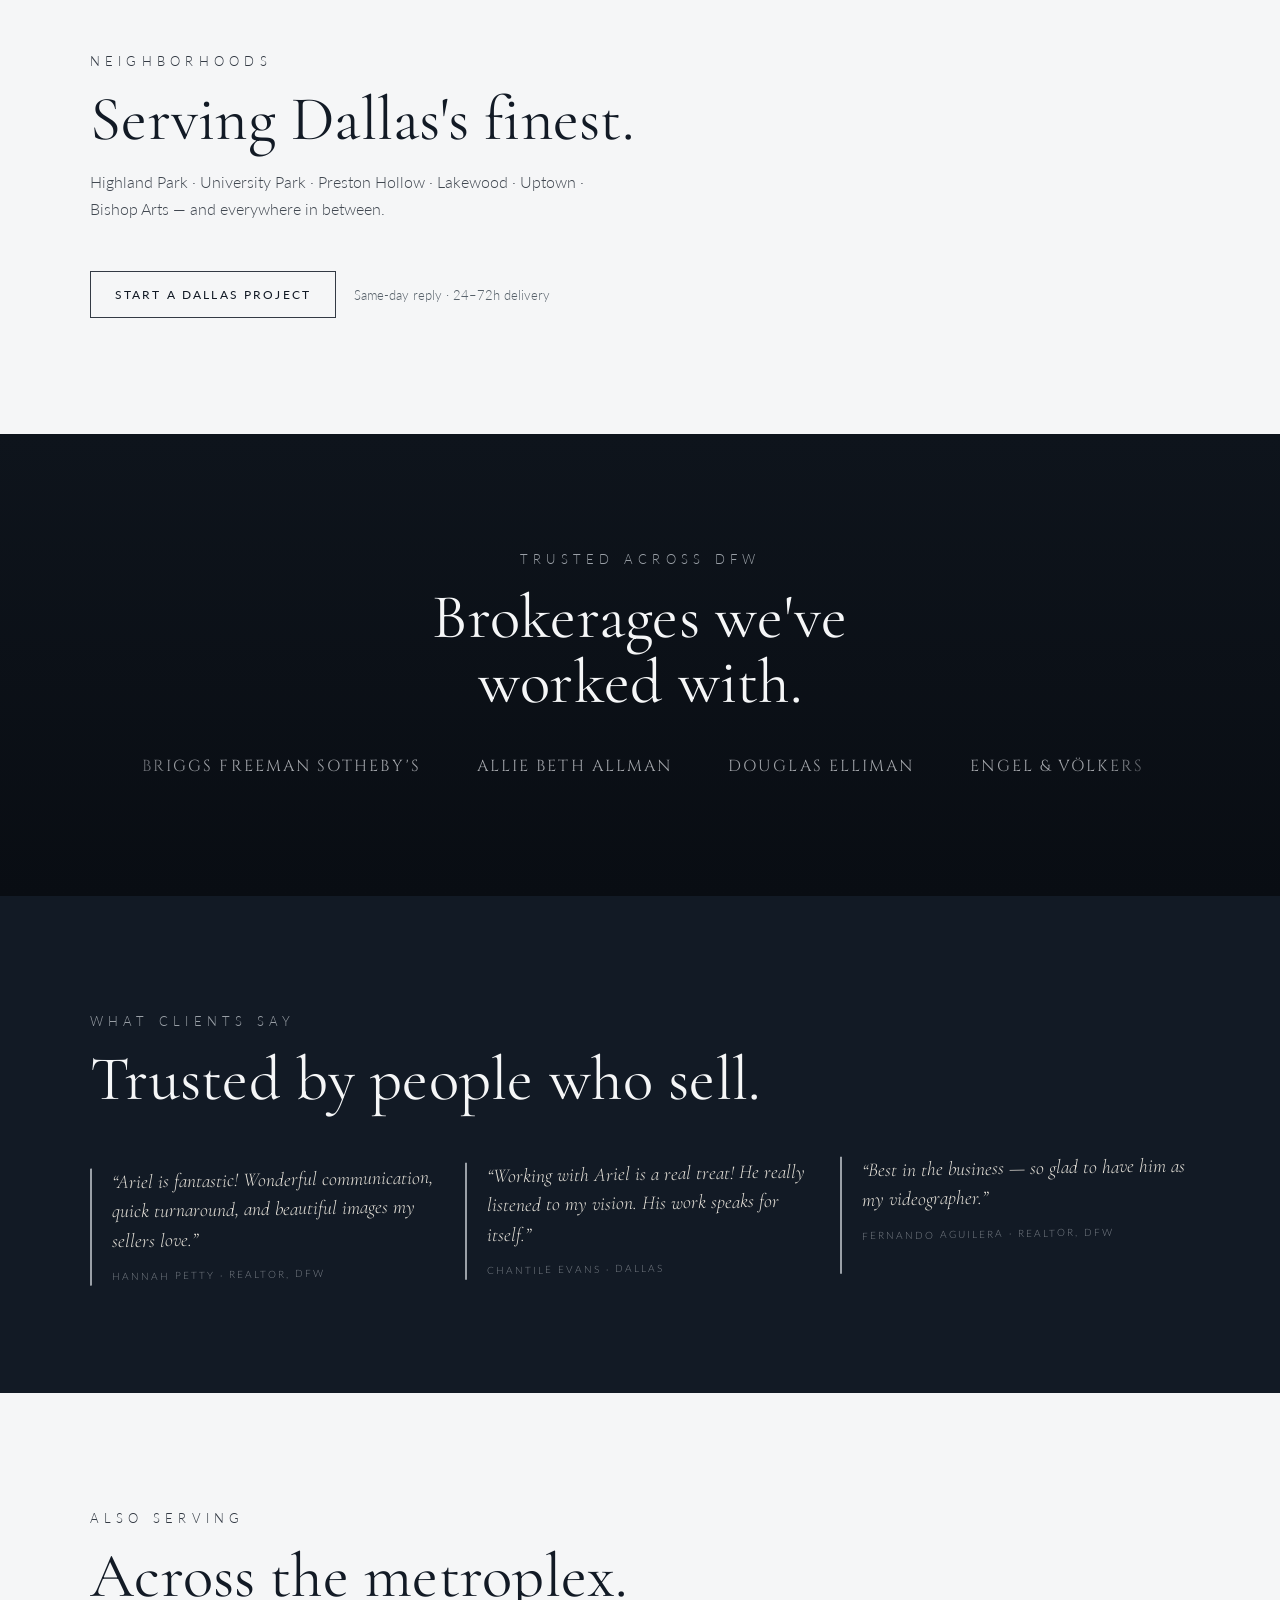
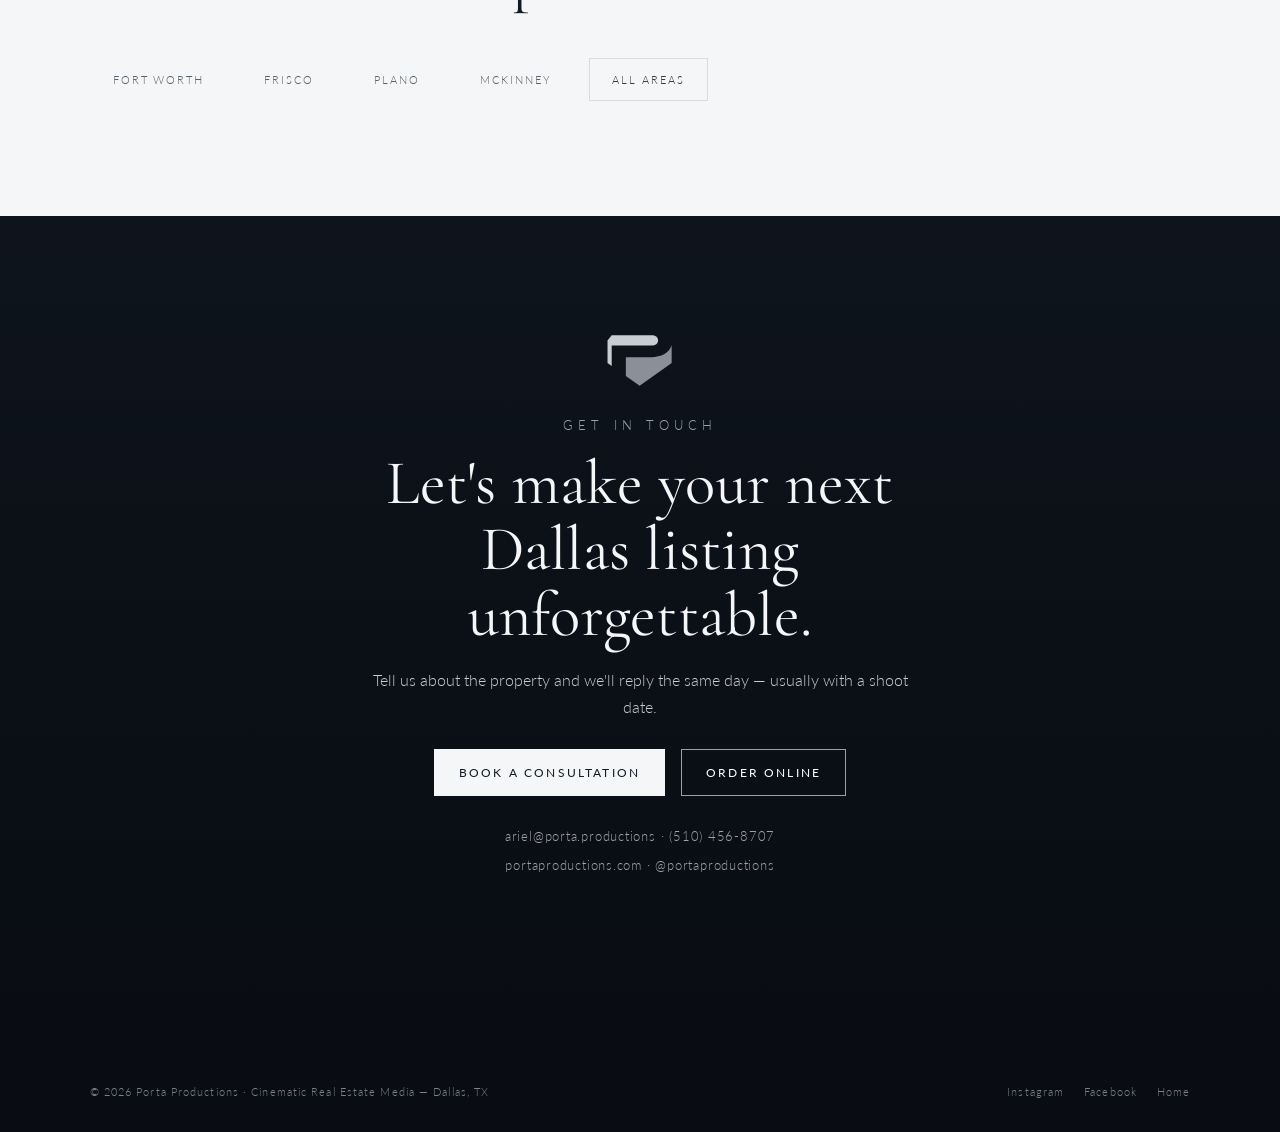
==== commit c65e2747: "Composite the gallery shimmer, one-shot mdrift, self-host film thumbnails" ====
--- a/dallas/index.html
+++ b/dallas/index.html
@@ -296,7 +296,7 @@
  ]
 }
 </script>
-<link rel="stylesheet" href="/assets/motion.css?v=4">
+<link rel="stylesheet" href="/assets/motion.css?v=5">
 </head>
 <body id="top">
 <header id="header">
--- a/assets/motion.css
+++ b/assets/motion.css
@@ -160,7 +160,7 @@
   border-color:var(--accent,#9AA0A7);box-shadow:0 0 0 1px rgba(154,160,167,.35);background:rgba(255,255,255,.05);}
 
 /* F4 · 404 letter-spacing drift */
-.mjs [data-mdrift]{animation:mdrift 9s ease-in-out infinite alternate;}
+.mjs [data-mdrift]{animation:mdrift 9s ease-in-out 1 forwards;}
 @keyframes mdrift{from{letter-spacing:.06em;}to{letter-spacing:.13em;}}
 
 
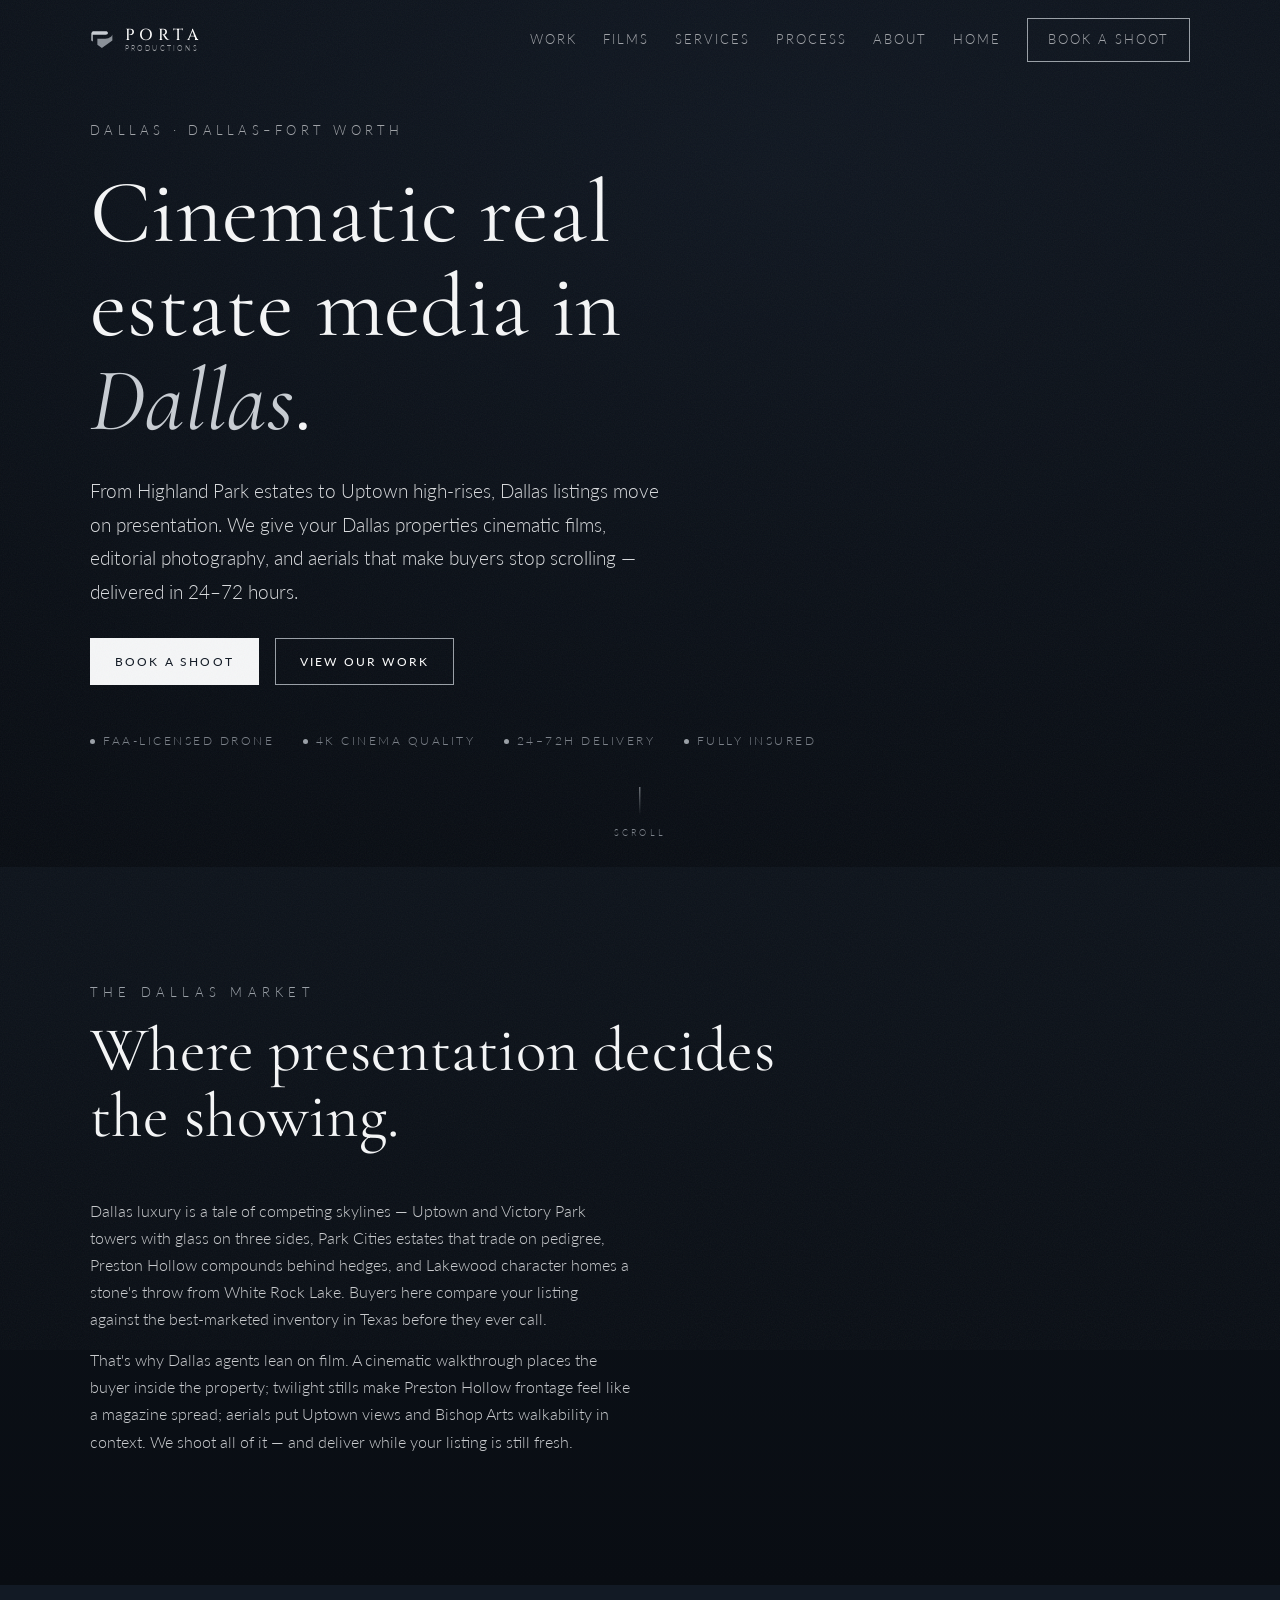
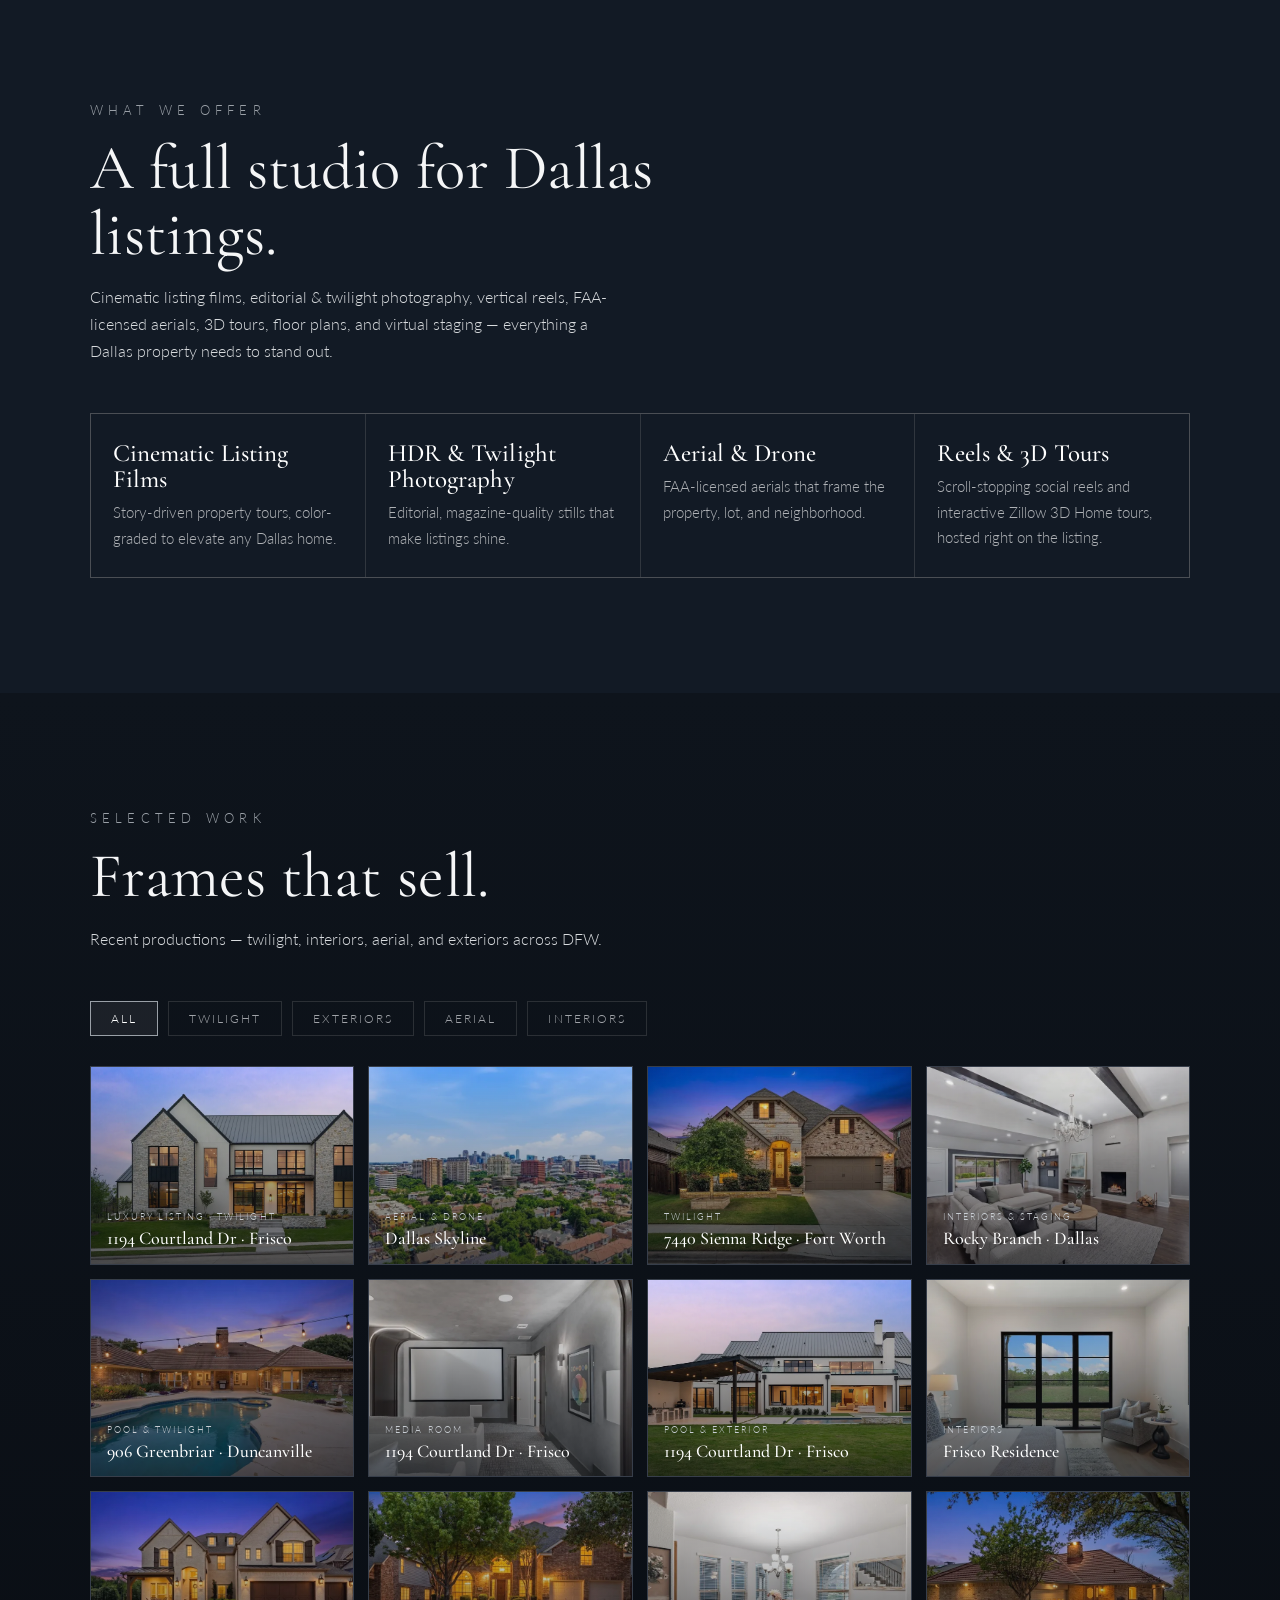
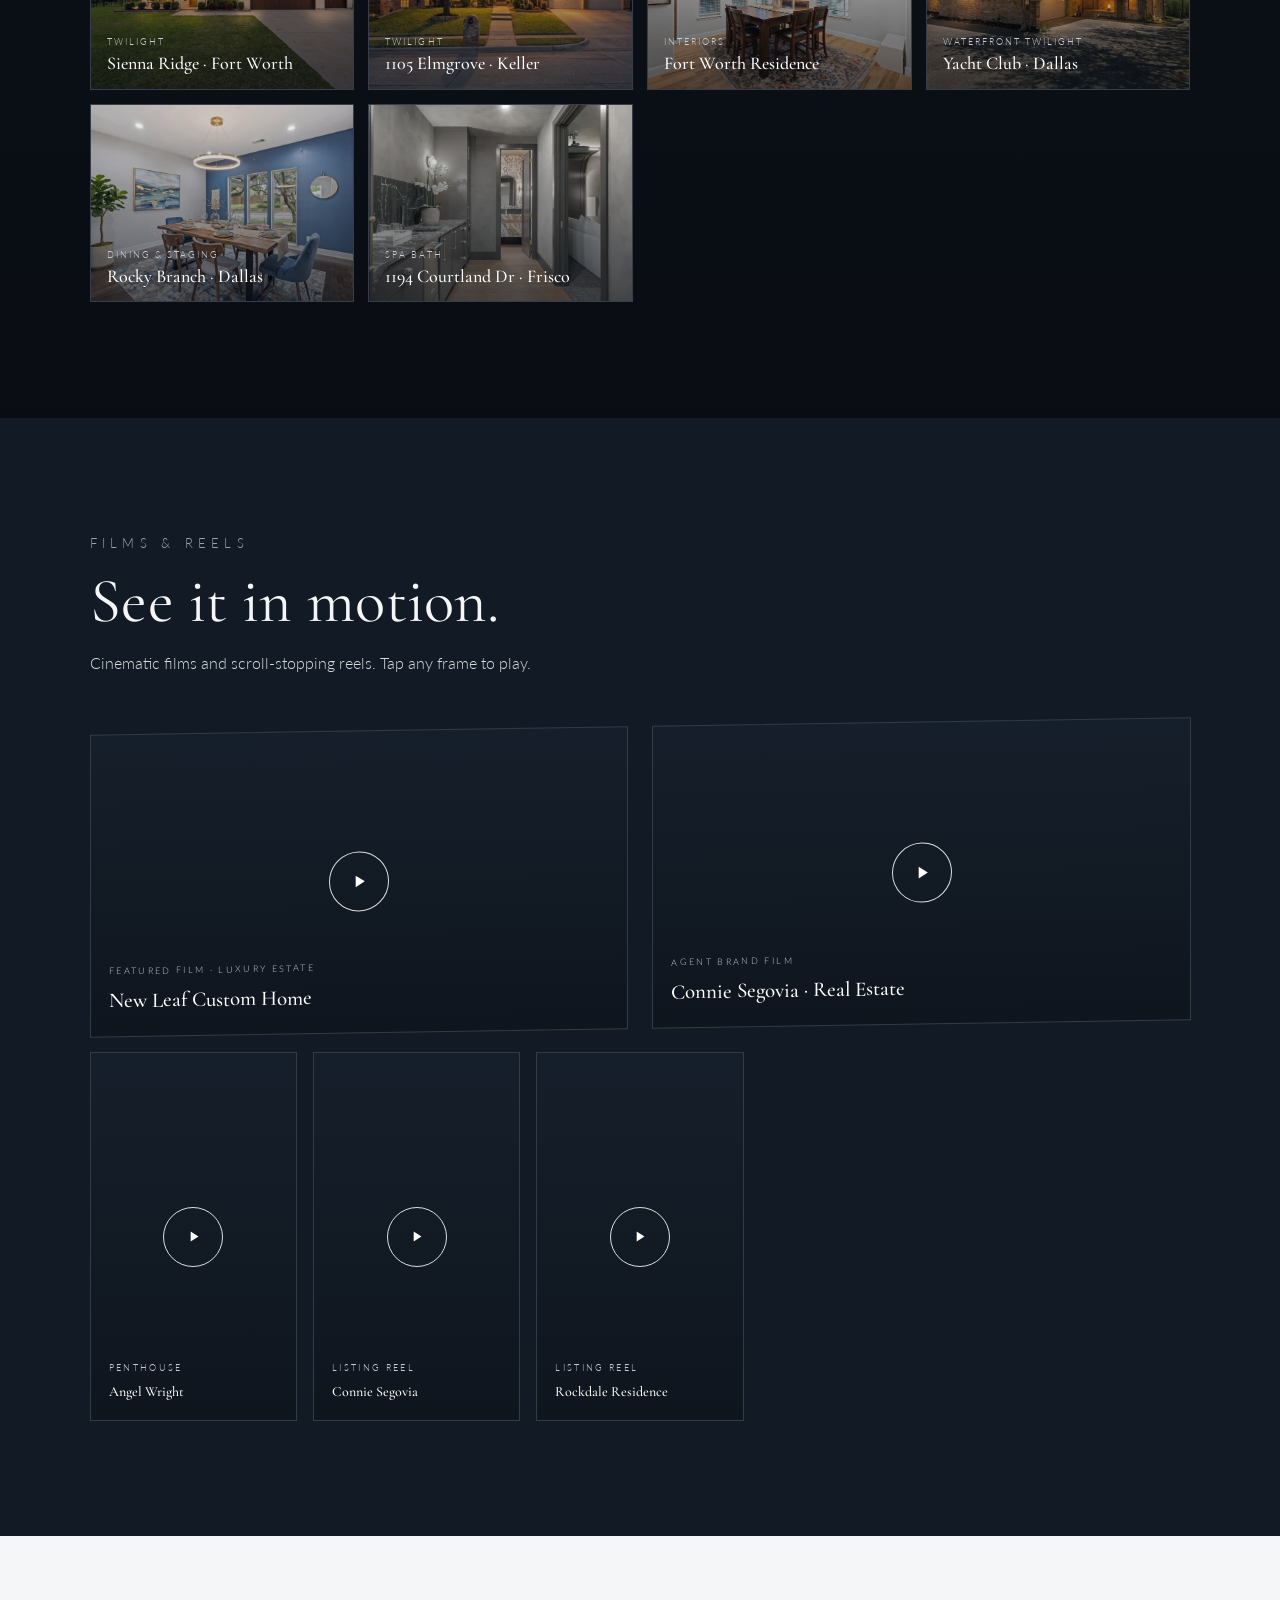
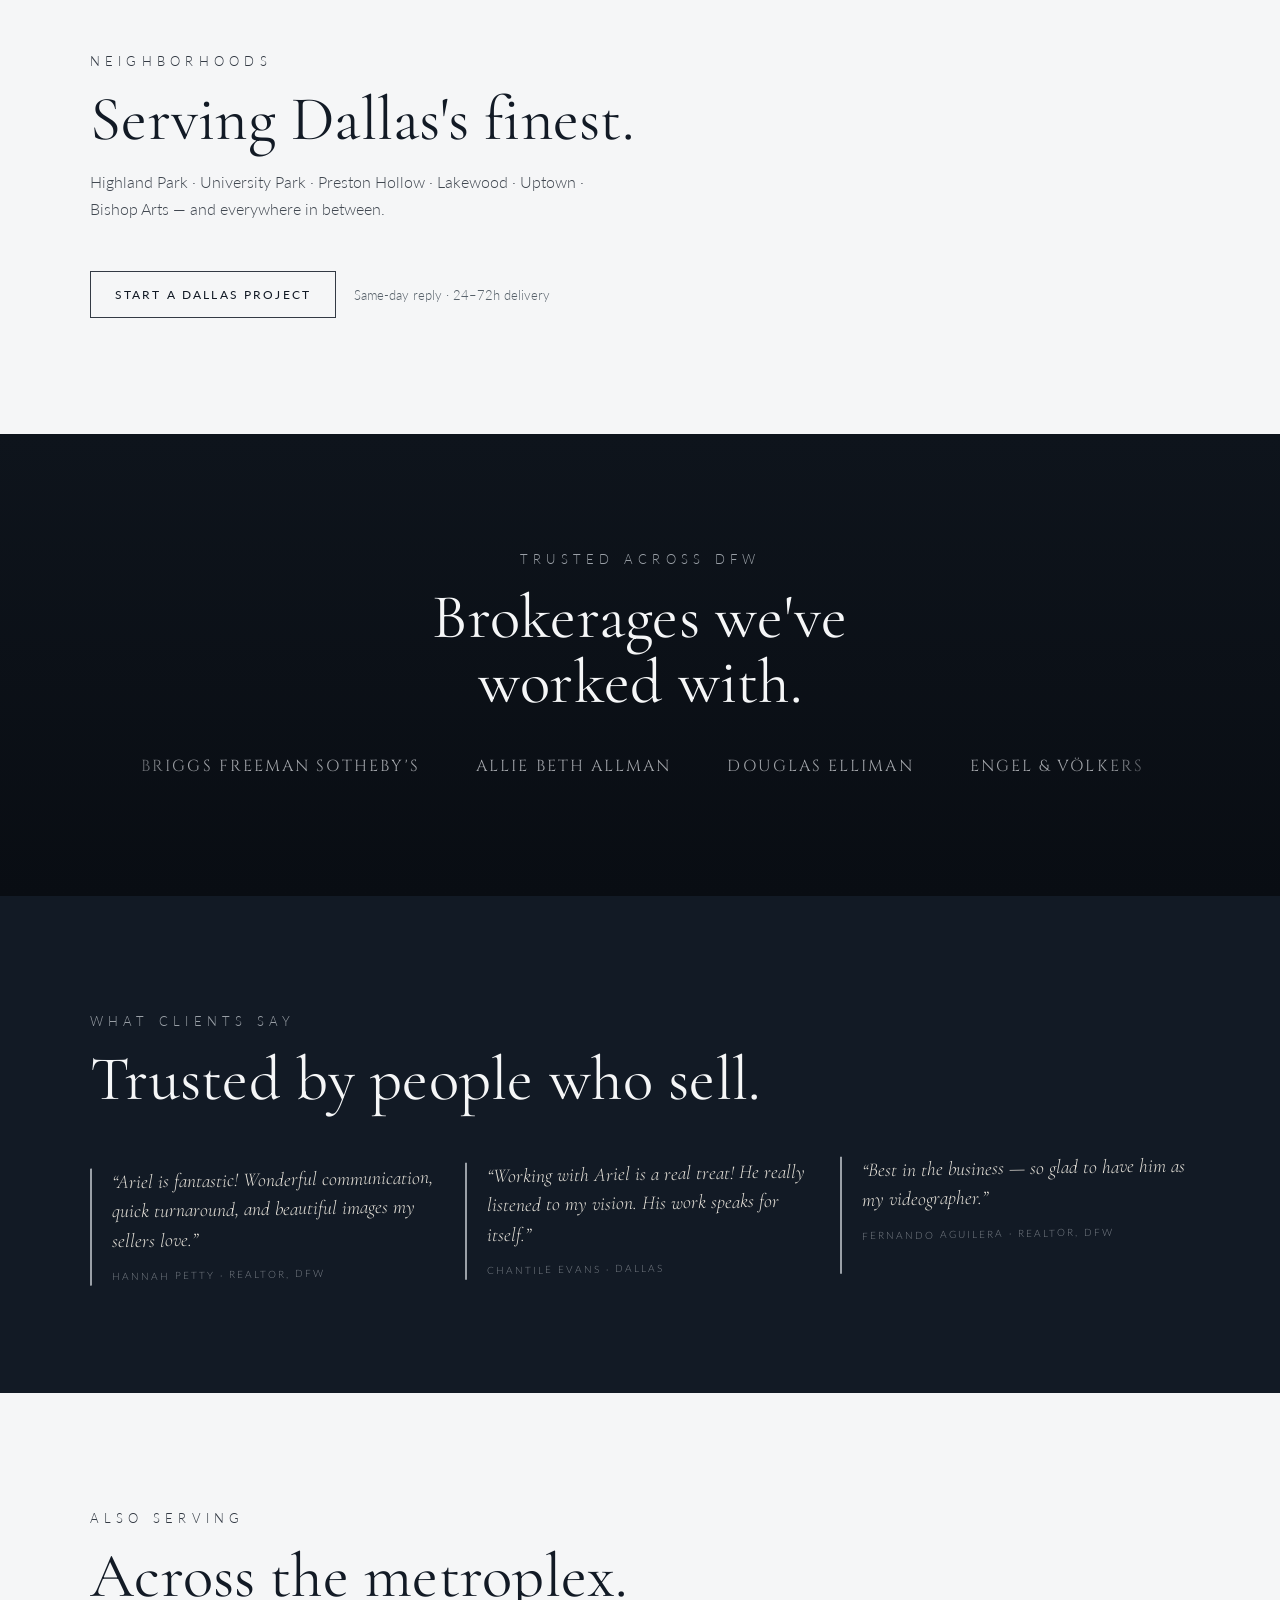
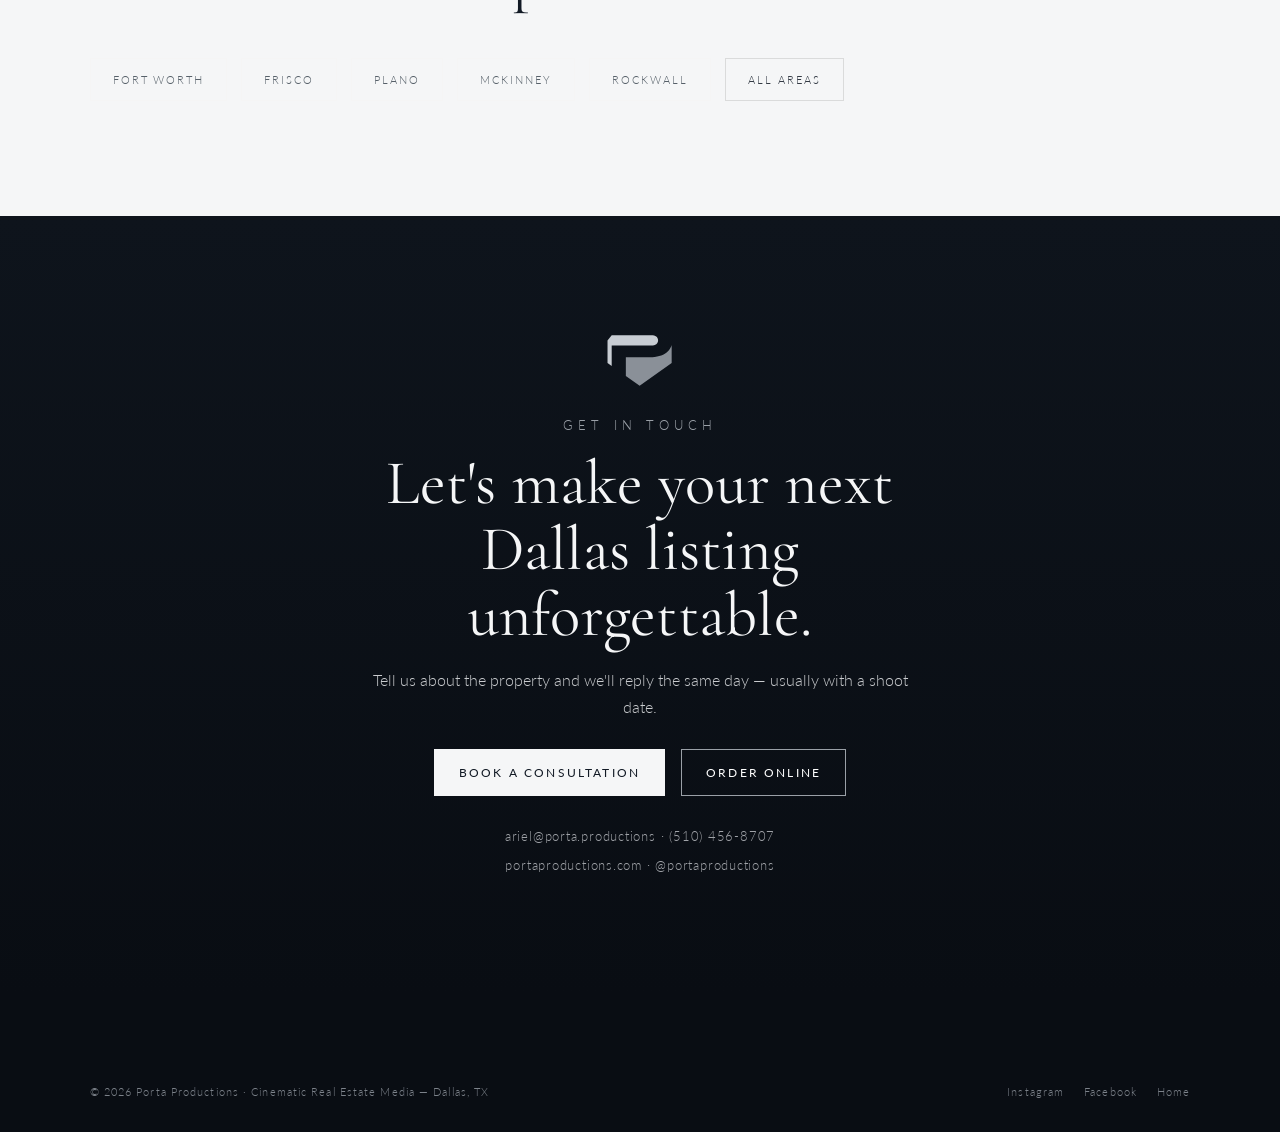
==== commit e52c50a9: "Add Rockwall service-area page (26 shoots, 2nd-biggest market, previously uncovered)" ====
--- a/dallas/index.html
+++ b/dallas/index.html
@@ -393,7 +393,7 @@
 
 <section id="areas" class="paper">
   <div class="sec-head reveal"><div class="kicker">Also Serving</div><h2>Across the metroplex.</h2></div>
-  <div class="areas reveal d1"><a href="../fort-worth/">Fort Worth</a><a href="../frisco/">Frisco</a><a href="../plano/">Plano</a><a href="../mckinney/">McKinney</a><a href="../index.html#areas" style="color:var(--steel);border-color:var(--line-d);">All Areas</a></div>
+  <div class="areas reveal d1"><a href="../fort-worth/">Fort Worth</a><a href="../frisco/">Frisco</a><a href="../plano/">Plano</a><a href="../mckinney/">McKinney</a><a href="../rockwall/">Rockwall</a><a href="../index.html#areas" style="color:var(--steel);border-color:var(--line-d);">All Areas</a></div>
 </section>
 
 <section id="contact" class="darker" style="text-align:center;">
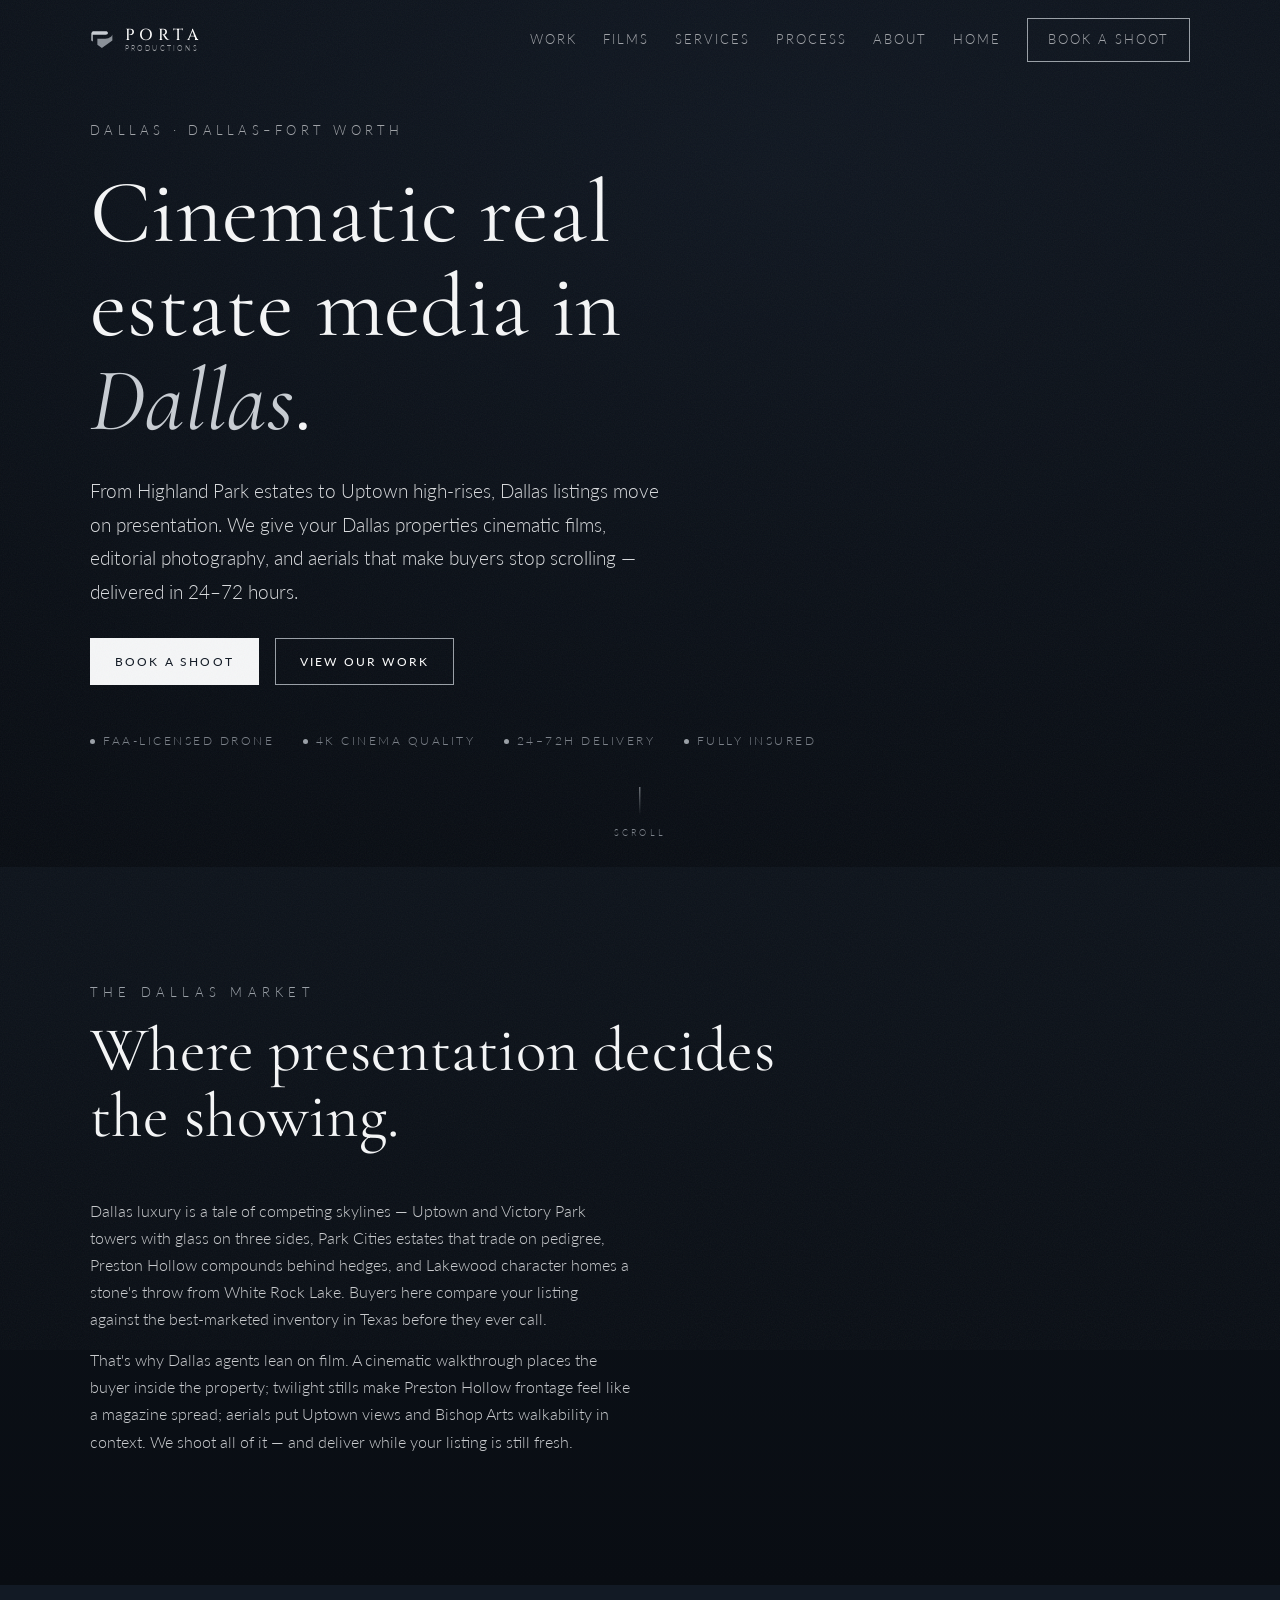
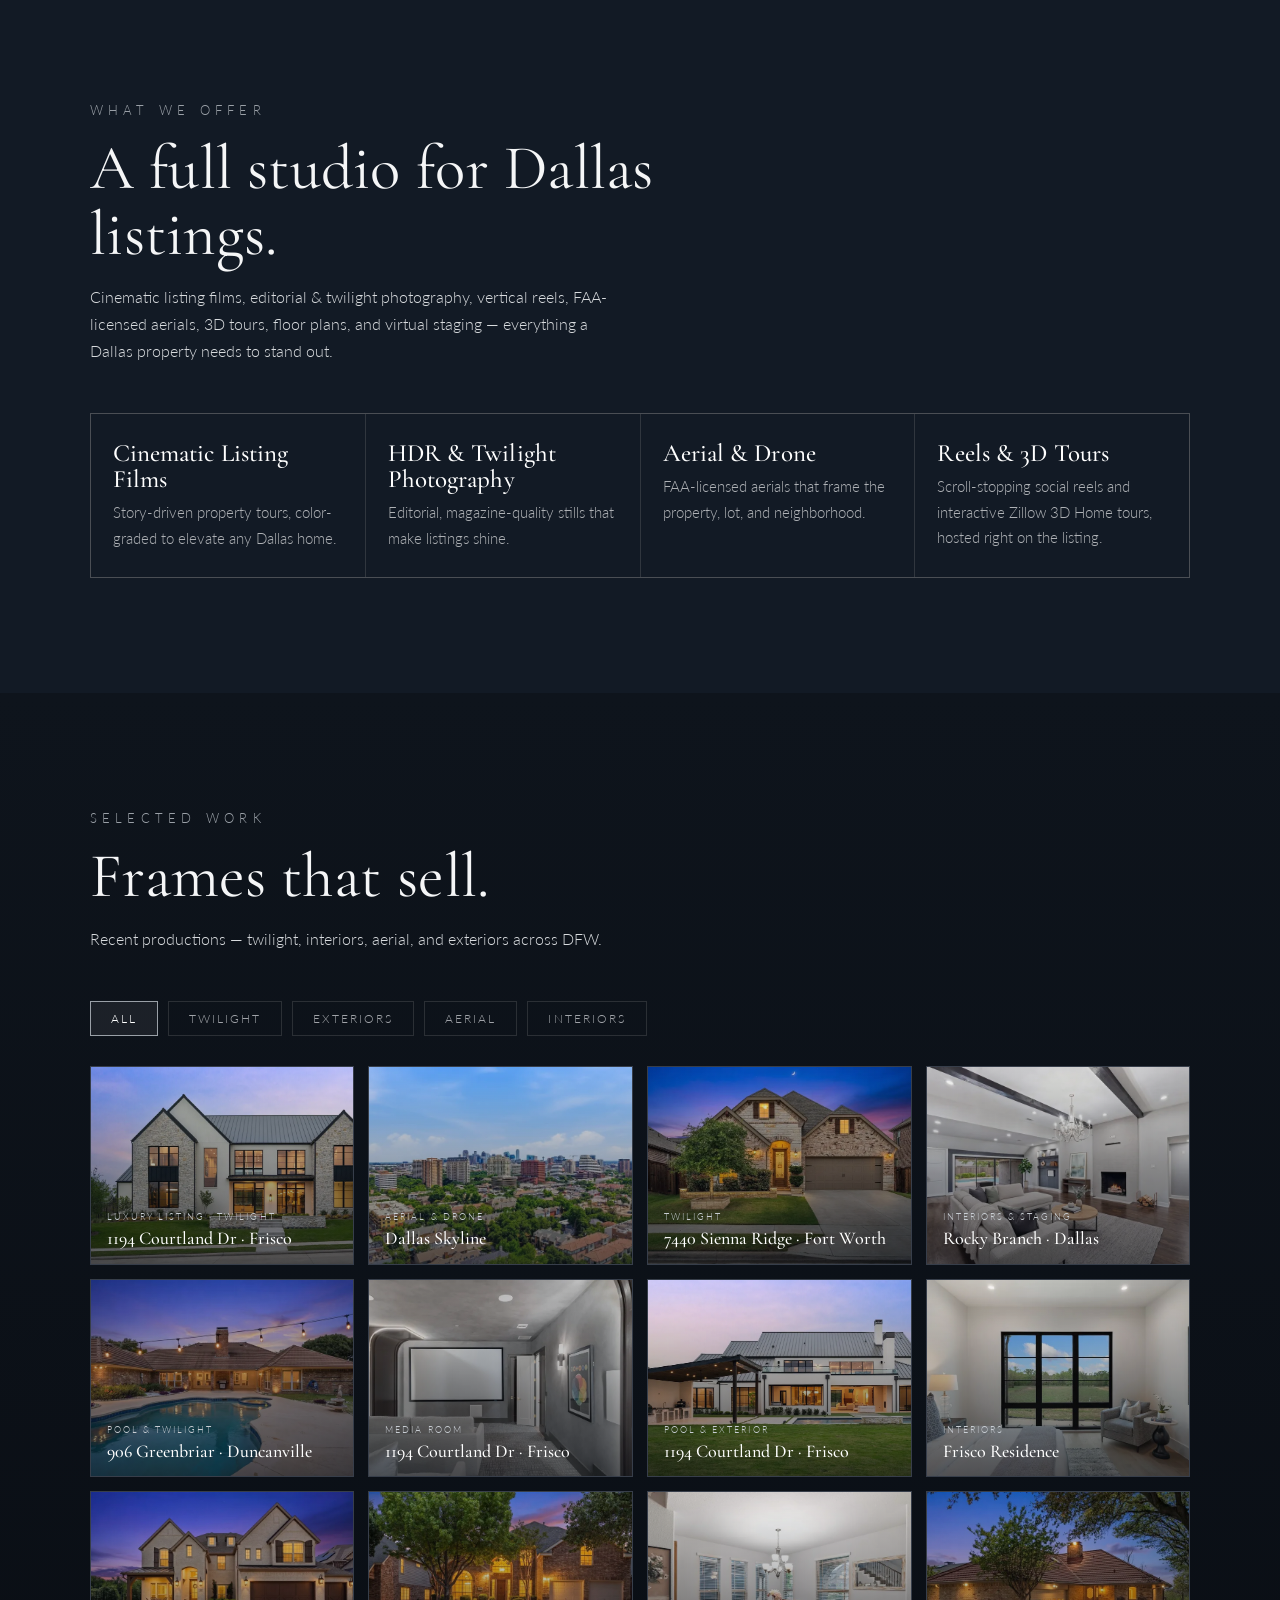
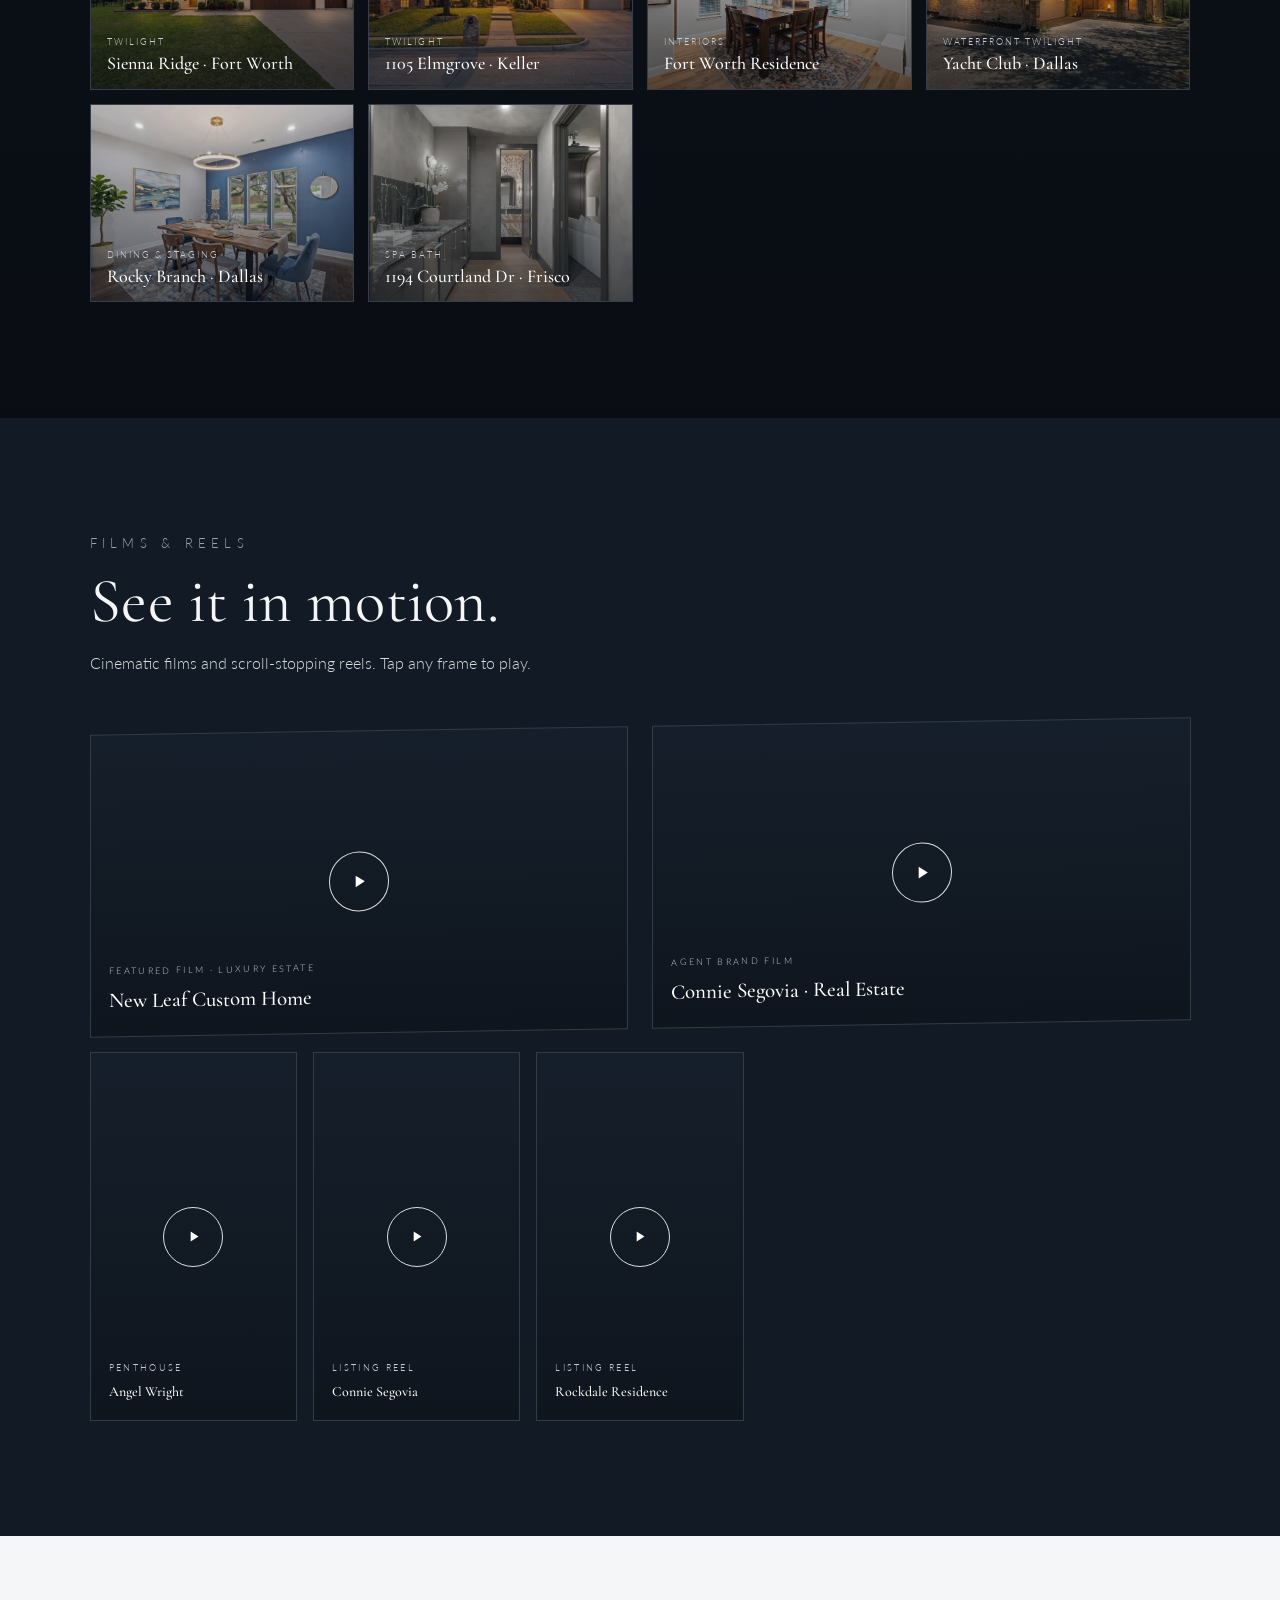
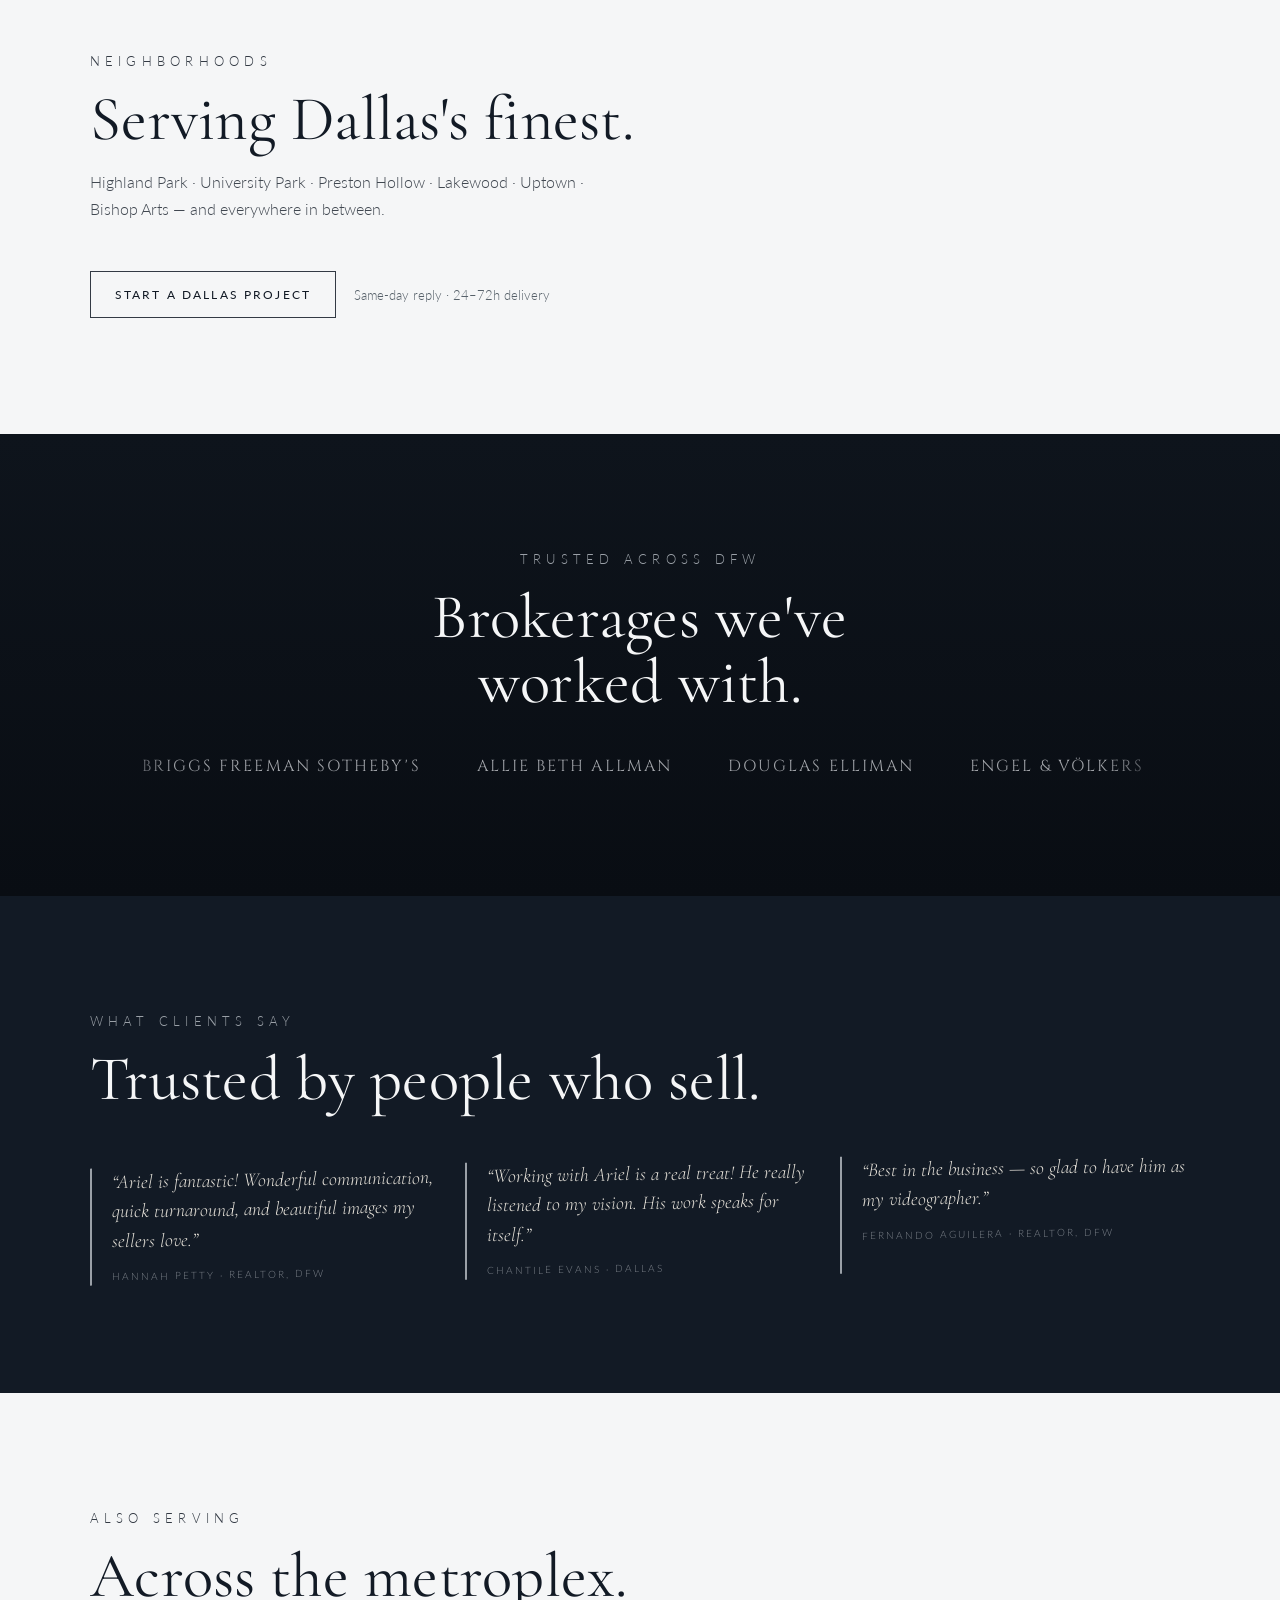
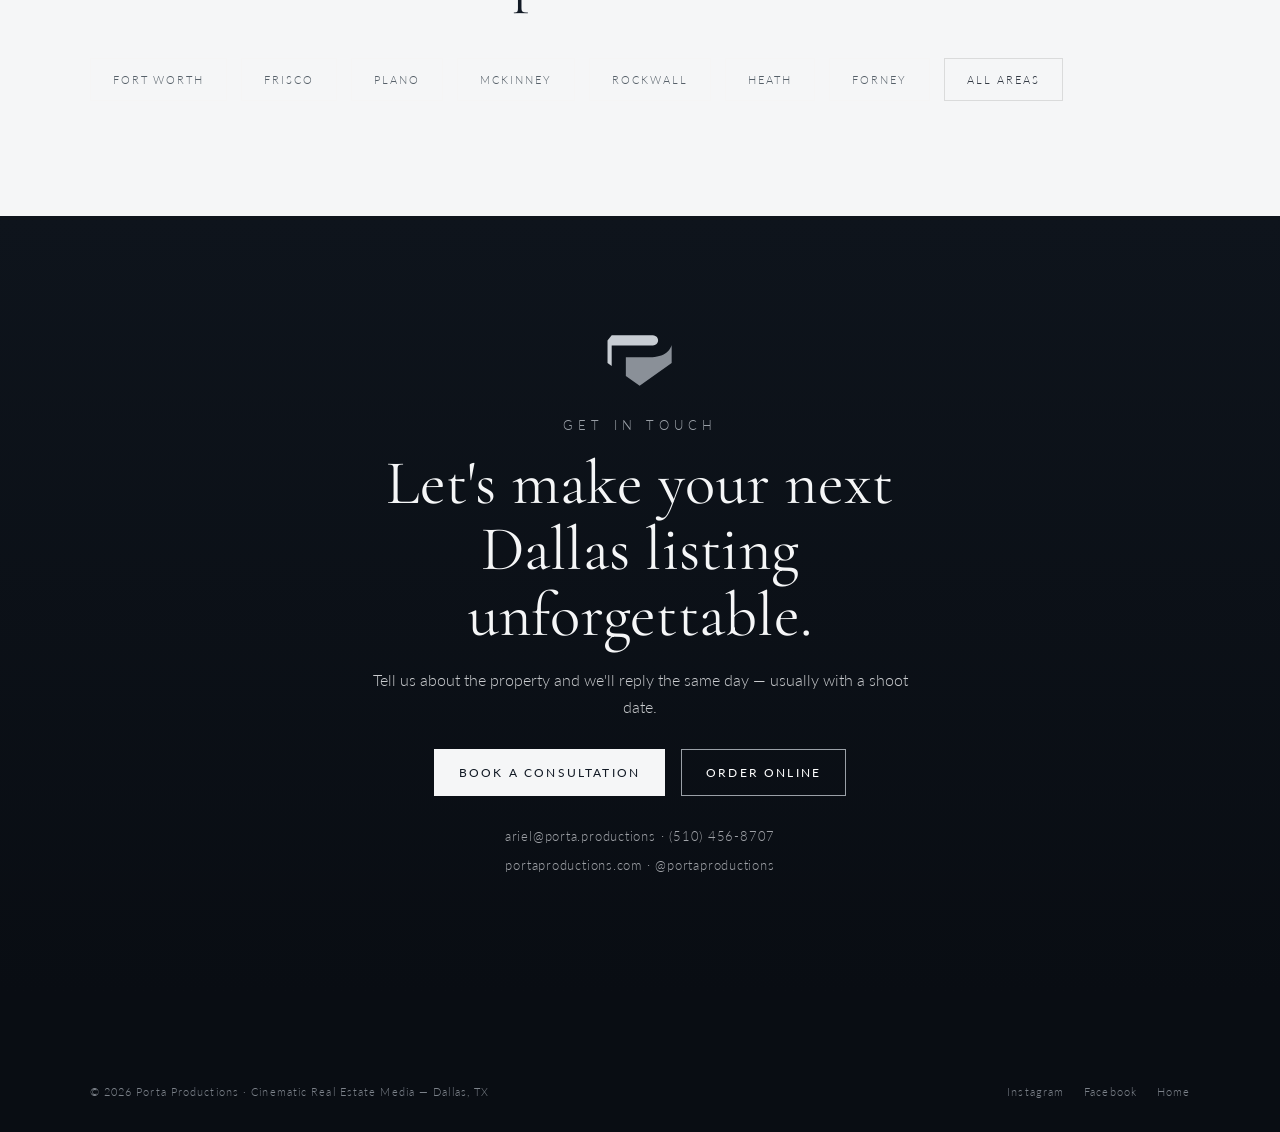
==== commit b9e7ad3d: "Add /forney/ city page; wire into sitemap, llms.txt, homepage and city cross-links" ====
--- a/dallas/index.html
+++ b/dallas/index.html
@@ -393,7 +393,7 @@
 
 <section id="areas" class="paper">
   <div class="sec-head reveal"><div class="kicker">Also Serving</div><h2>Across the metroplex.</h2></div>
-  <div class="areas reveal d1"><a href="../fort-worth/">Fort Worth</a><a href="../frisco/">Frisco</a><a href="../plano/">Plano</a><a href="../mckinney/">McKinney</a><a href="../rockwall/">Rockwall</a><a href="../index.html#areas" style="color:var(--steel);border-color:var(--line-d);">All Areas</a></div>
+  <div class="areas reveal d1"><a href="../fort-worth/">Fort Worth</a><a href="../frisco/">Frisco</a><a href="../plano/">Plano</a><a href="../mckinney/">McKinney</a><a href="../rockwall/">Rockwall</a><a href="../heath/">Heath</a><a href="../forney/">Forney</a><a href="../index.html#areas" style="color:var(--steel);border-color:var(--line-d);">All Areas</a></div>
 </section>
 
 <section id="contact" class="darker" style="text-align:center;">
